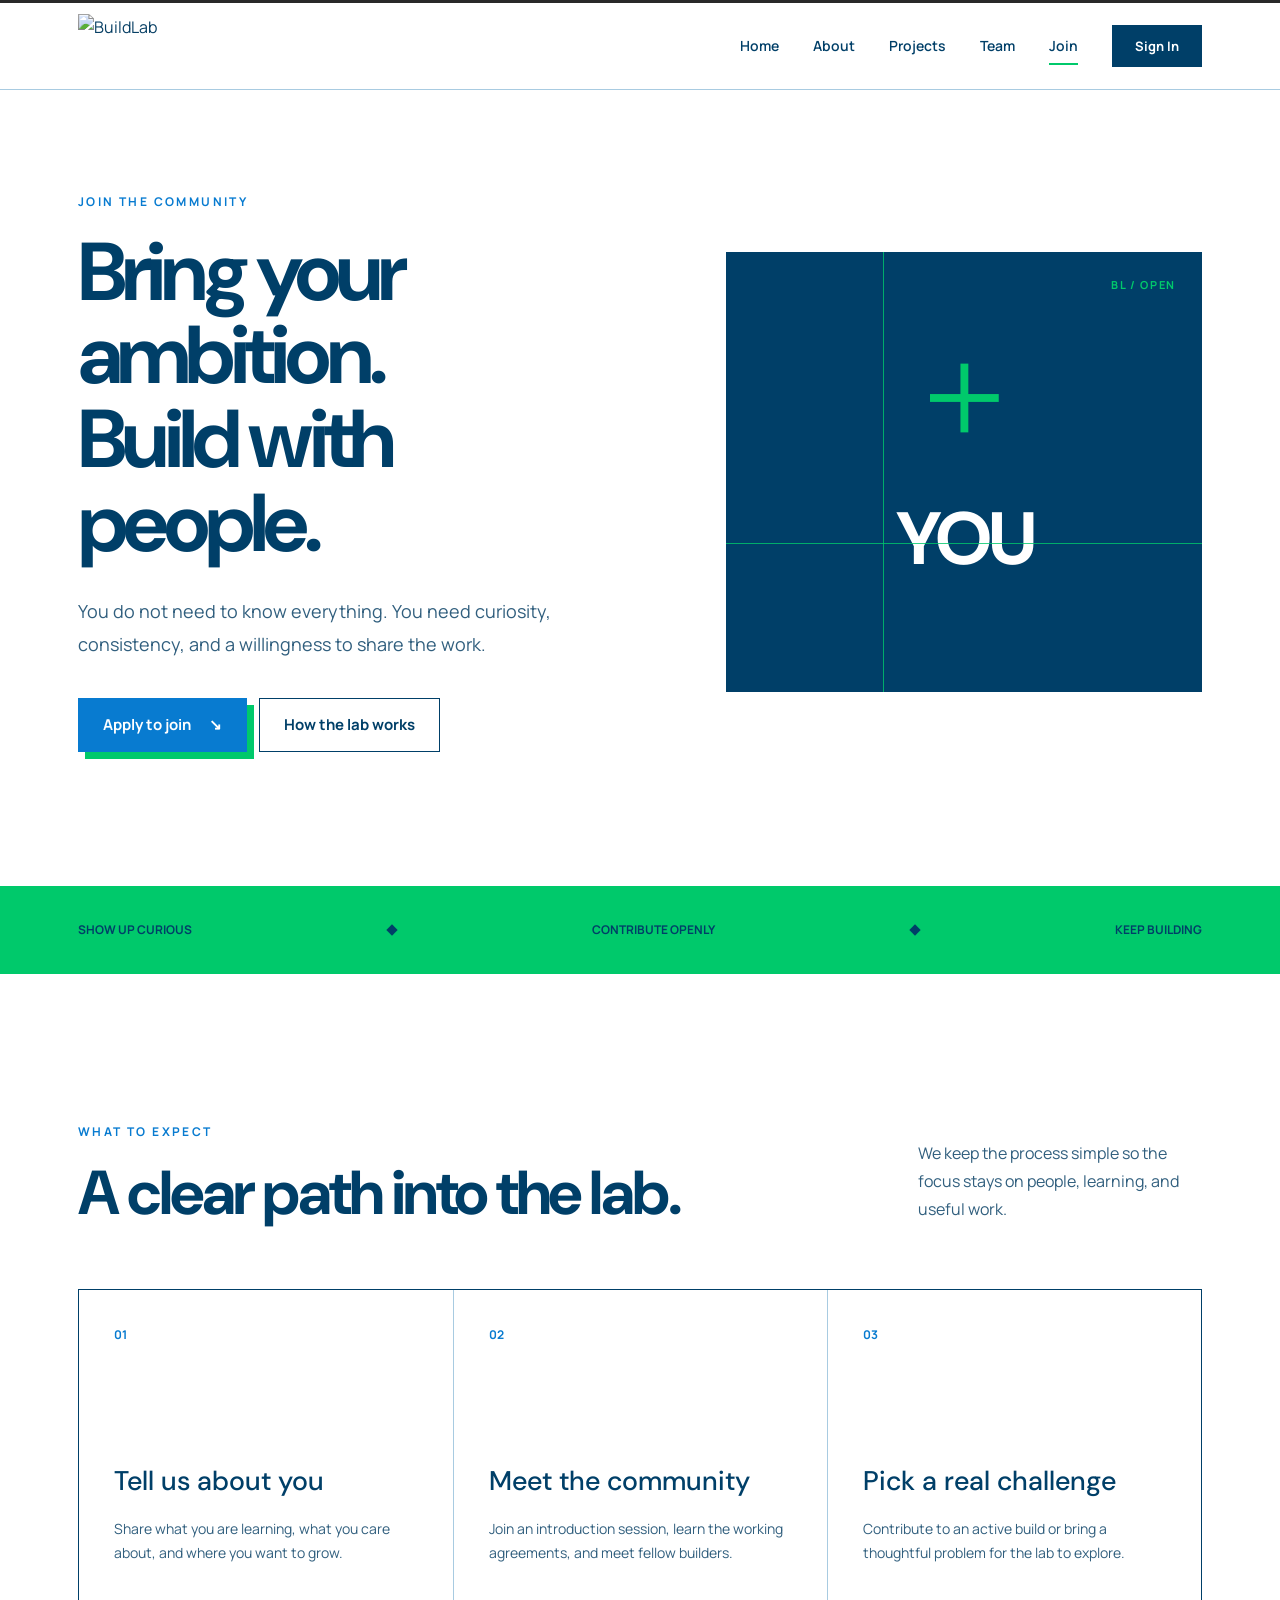
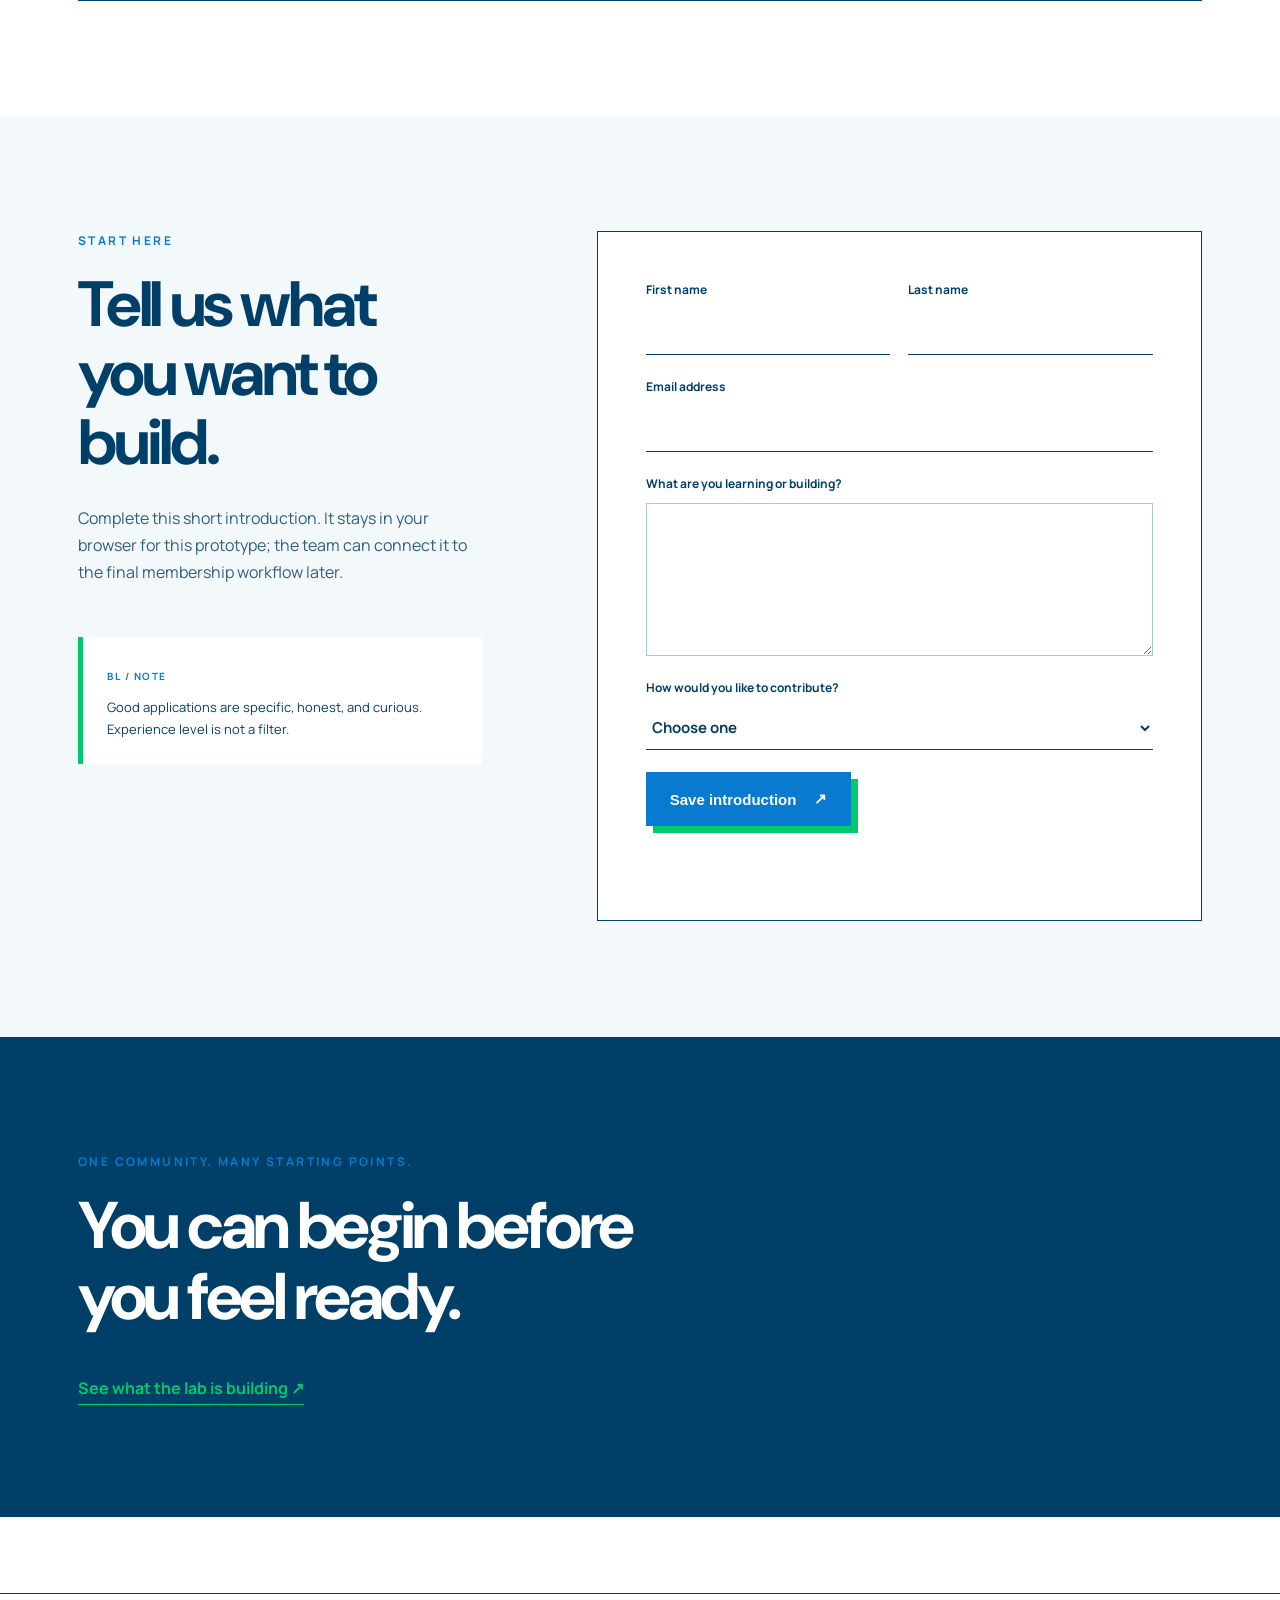
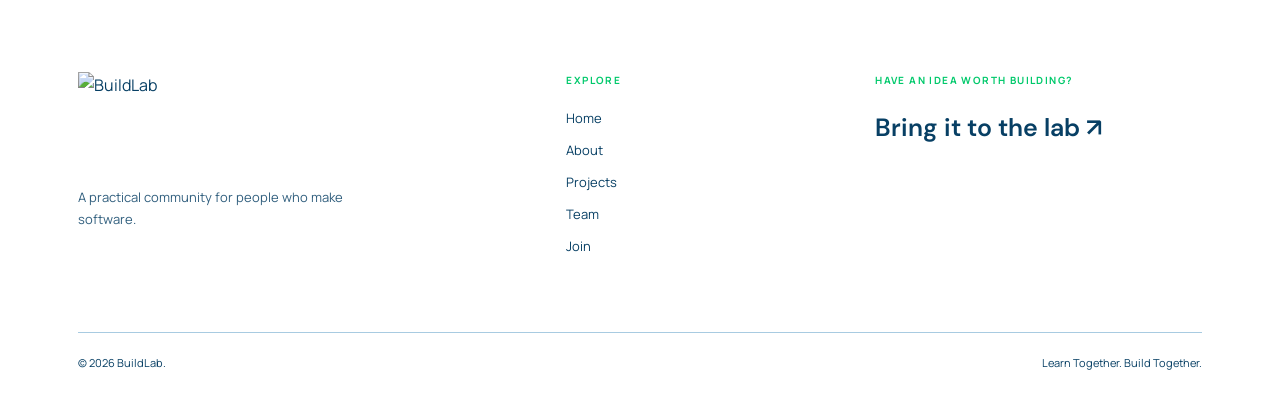
==== join.html @ 3032ef82 "Rebuild all pages with shared BuildLab design system" ====
<!doctype html><html lang="en"><head>
  <meta charset="utf-8"><meta name="viewport" content="width=device-width, initial-scale=1"><meta name="description" content="Join BuildLab and learn, collaborate, and ship useful software with the community."><title>Join | BuildLab</title>
  <link rel="preconnect" href="https://fonts.googleapis.com"><link rel="preconnect" href="https://fonts.gstatic.com" crossorigin><link href="https://fonts.googleapis.com/css2?family=DM+Sans:wght@400;500;600;700&family=Manrope:wght@400;500;600;700&display=swap" rel="stylesheet"><link rel="stylesheet" href="css/style.css"><script src="js/script.js" defer></script>
</head><body class="bl-page join-page"><a class="skip-link" href="#main-content">Skip to content</a>
<header class="bl-header"><div class="bl-container bl-header__inner"><a class="bl-logo" href="index.html" aria-label="BuildLab home"><img src="assets/images/BUILD LAB LOGO.png" alt="BuildLab"></a><button class="bl-menu-toggle" type="button" aria-expanded="false" aria-controls="primary-navigation"><span class="sr-only">Open navigation</span><span></span><span></span><span></span></button><nav class="bl-nav" id="primary-navigation" aria-label="Primary navigation"><a class="bl-nav__link" href="index.html">Home</a><a class="bl-nav__link" href="about.html">About</a><a class="bl-nav__link" href="projects.html">Projects</a><a class="bl-nav__link" href="team.html">Team</a><a class="bl-nav__link is-active" href="join.html" aria-current="page">Join</a><a class="bl-button bl-button--nav" href="#join-form">Sign In</a></nav></div></header>
<main id="main-content">
  <section class="bl-page-hero bl-section"><div class="bl-container bl-page-hero__grid"><div><p class="bl-kicker">Join the community</p><h1>Bring your ambition.<br>Build with people.</h1><p class="bl-page-hero__lead">You do not need to know everything. You need curiosity, consistency, and a willingness to share the work.</p><div class="bl-actions"><a class="bl-button bl-button--primary" href="#join-form">Apply to join <span aria-hidden="true">↘</span></a><a class="bl-button bl-button--secondary" href="about.html">How the lab works</a></div></div><div class="bl-blueprint bl-blueprint--join" aria-hidden="true"><span class="bl-blueprint__code">BL / OPEN</span><div class="bl-join-mark"><span>+</span><span>YOU</span></div></div></div></section>
  <div class="bl-principles"><div class="bl-container bl-principles__inner"><span>Show up curious</span><i></i><span>Contribute openly</span><i></i><span>Keep building</span></div></div>
  <section class="bl-section"><div class="bl-container"><div class="bl-section-heading"><div><p class="bl-kicker">What to expect</p><h2>A clear path into the lab.</h2></div><p>We keep the process simple so the focus stays on people, learning, and useful work.</p></div><div class="bl-number-grid"><article><span>01</span><h3>Tell us about you</h3><p>Share what you are learning, what you care about, and where you want to grow.</p></article><article><span>02</span><h3>Meet the community</h3><p>Join an introduction session, learn the working agreements, and meet fellow builders.</p></article><article><span>03</span><h3>Pick a real challenge</h3><p>Contribute to an active build or bring a thoughtful problem for the lab to explore.</p></article></div></div></section>
  <section class="bl-section bl-section--tint" id="join-form"><div class="bl-container join-layout"><div><p class="bl-kicker">Start here</p><h2>Tell us what<br>you want to build.</h2><p>Complete this short introduction. It stays in your browser for this prototype; the team can connect it to the final membership workflow later.</p><div class="join-note"><span>BL / NOTE</span><p>Good applications are specific, honest, and curious. Experience level is not a filter.</p></div></div><form class="join-form" data-join-form><div class="join-form__row"><label>First name<input type="text" name="firstName" autocomplete="given-name" required></label><label>Last name<input type="text" name="lastName" autocomplete="family-name" required></label></div><label>Email address<input type="email" name="email" autocomplete="email" required></label><label>What are you learning or building?<textarea name="interest" rows="5" required></textarea></label><label>How would you like to contribute?<select name="contribution" required><option value="">Choose one</option><option>Engineering</option><option>Product</option><option>Design</option><option>Mentoring</option><option>Community support</option></select></label><button class="bl-button bl-button--primary" type="submit">Save introduction <span aria-hidden="true">↗</span></button><p class="join-form__status" role="status" aria-live="polite"></p></form></div></section>
  <section class="bl-cta-band"><div class="bl-container"><p class="bl-kicker">One community. Many starting points.</p><h2>You can begin before<br>you feel ready.</h2><a class="bl-text-link" href="projects.html">See what the lab is building <span aria-hidden="true">↗</span></a></div></section>
</main>
<footer class="bl-footer"><div class="bl-container bl-footer__grid"><div class="bl-footer__brand"><img src="assets/images/BUILD LAB LOGO.png" alt="BuildLab"><p>A practical community for people who make software.</p></div><div class="bl-footer__links"><p class="bl-footer__label">Explore</p><a href="index.html">Home</a><a href="about.html">About</a><a href="projects.html">Projects</a><a href="team.html">Team</a><a href="join.html">Join</a></div><div class="bl-footer__cta"><p class="bl-footer__label">Have an idea worth building?</p><a href="#join-form">Bring it to the lab <span aria-hidden="true">↗</span></a></div></div><div class="bl-container bl-footer__bottom"><span>© 2026 BuildLab.</span><span>Learn Together. Build Together.</span></div></footer>
</body></html>
---- css/style.css ----
/* =========================
   1. RESET AND VARIABLES
========================= */

:root {
    --bg: #F3F7FC;
    --surface: #FFFFFF;
    --purple: #2378CC;
    --violet: #155E9B;
    --blue: #2378CC;
    --pink: #22C55E;
    --text: #153B5C;
    --muted: #637789;
    --border: rgba(21, 59, 92, 0.16);
}

* {
    margin: 0;
    padding: 0;
    box-sizing: border-box;
}

html {
    scroll-behavior: smooth;
}

body {
    background: var(--bg);
    color: var(--text);
    font-family: Arial, sans-serif;
    overflow-x: hidden;
}

a {
    color: inherit;
    text-decoration: none;
}

button,
a {
    -webkit-tap-highlight-color: transparent;
}

/* =========================
   2. NAVIGATION
========================= */

.navbar {
    width: 100%;
    min-height: 82px;
    padding: 20px 7%;
    display: flex;
    align-items: center;
    justify-content: space-between;
    gap: 25px;
    position: relative;
    z-index: 10;
    border-bottom: 1px solid rgba(21, 59, 92, 0.10);
}

.logo {
    display: flex;
    align-items: center;
    gap: 9px;
    font-size: 23px;
    font-weight: 700;
    letter-spacing: -1px;
}

.logo-symbol {
    color: var(--purple);
    font-size: 32px;
    text-shadow: 0 0 20px rgba(35, 120, 204, 0.25);
}

.nav-links {
    display: flex;
    align-items: center;
    gap: 30px;
}

.nav-links a {
    color: var(--muted);
    font-size: 13px;
    transition: color 0.3s ease;
}

.nav-links a:hover,
.nav-links a.active {
    color: var(--blue);
}

.nav-links a.active {
    border-bottom: 2px solid var(--pink);
    padding-bottom: 7px;
}

.nav-cta {
    border: 1px solid var(--purple);
    padding: 11px 20px;
    border-radius: 30px;
    font-size: 12px;
    transition: 0.3s ease;
}

.nav-cta:hover {
    background: var(--purple);
    color: #FFFFFF;
    box-shadow: 0 0 25px rgba(35, 120, 204, 0.2);
}

/* =========================
   3. HERO LAYOUT
========================= */

.hero {
    min-height: 620px;
    position: relative;
    isolation: isolate;
    display: grid;
    grid-template-columns: 1fr 1fr;
    align-items: center;
    padding: 65px 7%;
    gap: 30px;
    overflow: hidden;
}

.hero::before {
    content: "";
    position: absolute;
    inset: 0;
    z-index: -2;
    background:
        radial-gradient(
            ellipse at 75% 45%,
            rgba(35, 120, 204, 0.12),
            transparent 45%
        ),
        radial-gradient(
            ellipse at 10% 80%,
            rgba(34, 197, 94, 0.08),
            transparent 40%
        );
}

.hero-content {
    position: relative;
    z-index: 2;
    max-width: 560px;
}

.eyebrow {
    color: #2378CC;
    font-size: 10px;
    letter-spacing: 3px;
    font-weight: bold;
    margin-bottom: 27px;
    display: flex;
    align-items: center;
    gap: 10px;
}

.status-dot {
    width: 7px;
    height: 7px;
    border-radius: 50%;
    background: #22C55E;
    box-shadow: 0 0 14px rgba(34, 197, 94, 0.4);
    animation: pulse 2s infinite;
}

.hero h1 {
    font-size: clamp(42px, 5vw, 67px);
    line-height: 1.08;
    letter-spacing: -3px;
    font-weight: 700;
    color: #153B5C;
}

.hero h1 span {
    background: linear-gradient(
        100deg,
        #2378CC,
        #155E9B,
        #22C55E
    );
    -webkit-background-clip: text;
    background-clip: text;
    color: transparent;
}

.hero-description {
    color: var(--muted);
    font-size: 15px;
    line-height: 1.9;
    margin-top: 25px;
    max-width: 450px;
}

.hero-actions {
    display: flex;
    align-items: center;
    flex-wrap: wrap;
    gap: 22px;
    margin-top: 30px;
}

.primary-btn {
    display: inline-flex;
    gap: 20px;
    align-items: center;
    background: linear-gradient(
        100deg,
        var(--violet),
        var(--purple)
    );
    color: #FFFFFF;
    border-radius: 30px;
    padding: 15px 22px;
    font-size: 12px;
    font-weight: bold;
    box-shadow: 0 0 30px rgba(35, 120, 204, 0.15);
    transition: transform 0.3s, box-shadow 0.3s;
}

.primary-btn:hover {
    transform: translateY(-3px);
    box-shadow: 0 0 35px rgba(34, 197, 94, 0.22);
}

.secondary-btn {
    display: flex;
    align-items: center;
    gap: 10px;
    font-size: 12px;
    color: #425C72;
}

.play-icon {
    display: grid;
    place-items: center;
    width: 36px;
    height: 36px;
    border: 1px solid rgba(21, 59, 92, 0.3);
    border-radius: 50%;
    font-size: 10px;
    transition: 0.3s;
}

.secondary-btn:hover .play-icon {
    border-color: var(--pink);
    color: var(--pink);
}

.hero-note {
    display: flex;
    align-items: center;
    gap: 12px;
    color: #637789;
    font-size: 9px;
    letter-spacing: 2px;
    margin-top: 48px;
}

.note-line {
    width: 32px;
    height: 1px;
    background: var(--pink);
}

/* =========================
   4. ABSTRACT UNIVERSE
========================= */

.universe {
    position: relative;
    width: 100%;
    max-width: 550px;
    height: 450px;
    justify-self: center;
    perspective: 900px;
}

.portal {
    position: absolute;
    width: 220px;
    height: 320px;
    left: 50%;
    top: 48%;
    transform: translate(-50%, -50%) rotate(-7deg);
    border: 2px solid rgba(35, 120, 204, 0.65);
    border-radius: 50% 50% 15% 15%;
    padding: 10px;
    background: linear-gradient(
        145deg,
        rgba(35, 120, 204, 0.15),
        rgba(34, 197, 94, 0.04)
    );
    box-shadow:
        0 0 20px rgba(35, 120, 204, 0.18),
        0 0 70px rgba(21, 94, 155, 0.12),
        inset 0 0 35px rgba(35, 120, 204, 0.08);
    animation: portal-float 5s ease-in-out infinite;
}

.portal-inner {
    width: 100%;
    height: 100%;
    display: grid;
    place-items: center;
    border: 1px solid rgba(35, 120, 204, 0.4);
    border-radius: inherit;
    background:
        radial-gradient(
            ellipse at center,
            rgba(35, 120, 204, 0.22),
            rgba(34, 197, 94, 0.08) 45%,
            transparent 75%
        );
    box-shadow: inset 0 0 45px rgba(35, 120, 204, 0.12);
}

.portal-symbol {
    font-size: 85px;
    color: #2378CC;
    text-shadow:
        0 0 15px rgba(35, 120, 204, 0.4),
        0 0 45px rgba(34, 197, 94, 0.2);
    animation: symbol-spin 18s linear infinite;
}

.orbit {
    position: absolute;
    left: 50%;
    top: 48%;
    border: 1px solid rgba(35, 120, 204, 0.4);
    border-radius: 50%;
    transform: translate(-50%, -50%) rotate(-25deg);
}

.orbit-one {
    width: 390px;
    height: 130px;
    box-shadow: 0 0 15px rgba(35, 120, 204, 0.08);
}

.orbit-two {
    width: 450px;
    height: 200px;
    transform: translate(-50%, -50%) rotate(45deg);
    border-color: rgba(34, 197, 94, 0.35);
}

.planet {
    position: absolute;
    border-radius: 50%;
}

.planet-one {
    width: 52px;
    height: 52px;
    left: 12%;
    top: 20%;
    background: radial-gradient(
        circle at 30% 30%,
        #93C5FD,
        #2378CC 40%,
        #155E9B 75%
    );
    box-shadow: 0 0 25px rgba(35, 120, 204, 0.2);
    animation: planet-float 6s ease-in-out infinite;
}

.planet-two {
    width: 23px;
    height: 23px;
    right: 12%;
    bottom: 22%;
    background: radial-gradient(circle at 30% 30%, #86EFAC, #22C55E);
    box-shadow: 0 0 22px rgba(34, 197, 94, 0.25);
    animation: planet-float 4s ease-in-out infinite reverse;
}

/* Floating interface cards */

.floating-card {
    position: absolute;
    z-index: 3;
    border: 1px solid var(--border);
    border-radius: 14px;
    background: rgba(255, 255, 255, 0.92);
    backdrop-filter: blur(15px);
    box-shadow: 0 15px 40px rgba(21, 59, 92, 0.08);
}

.code-card {
    top: 16%;
    left: 0;
    padding: 18px;
    display: flex;
    flex-direction: column;
    gap: 10px;
    transform: rotate(-6deg);
    animation: card-float 5s ease-in-out infinite;
}

.card-label {
    color: #637789;
    font-size: 8px;
    letter-spacing: 2px;
    margin-bottom: 5px;
}

.code-card code {
    color: #2378CC;
    font-size: 12px;
}

.code-card code:last-child {
    color: #16A34A;
}

.vision-card {
    right: 0;
    bottom: 17%;
    padding: 19px;
    min-width: 180px;
    transform: rotate(5deg);
    animation: card-float 6s ease-in-out infinite reverse;
}

.vision-icon {
    color: #2378CC;
    font-size: 22px;
}

.vision-card p {
    margin-top: 9px;
    font-size: 12px;
    color: var(--muted);
}

.vision-card strong {
    color: #153B5C;
}

.universe-caption {
    position: absolute;
    bottom: 2%;
    left: 50%;
    transform: translateX(-50%);
    display: flex;
    align-items: center;
    gap: 9px;
    white-space: nowrap;
    color: #637789;
    font-size: 8px;
    letter-spacing: 2px;
}

.universe-caption span {
    width: 6px;
    height: 6px;
    border-radius: 50%;
    background: #22C55E;
    box-shadow: 0 0 12px rgba(34, 197, 94, 0.35);
}

.hero-bottom-glow {
    position: absolute;
    bottom: -170px;
    left: 30%;
    width: 500px;
    height: 220px;
    background: rgba(35, 120, 204, 0.1);
    filter: blur(90px);
    pointer-events: none;
}

/* =========================
   5. ANIMATIONS
========================= */

@keyframes pulse {
    0%, 100% {
        opacity: 1;
        transform: scale(1);
    }

    50% {
        opacity: 0.5;
        transform: scale(0.8);
    }
}

@keyframes portal-float {
    0%, 100% {
        margin-top: 0;
    }

    50% {
        margin-top: -12px;
    }
}

@keyframes planet-float {
    0%, 100% {
        translate: 0 0;
    }

    50% {
        translate: 0 -18px;
    }
}

@keyframes card-float {
    0%, 100% {
        translate: 0 0;
    }

    50% {
        translate: 0 -10px;
    }
}

@keyframes symbol-spin {
    from {
        rotate: 0deg;
    }

    to {
        rotate: 360deg;
    }
}

/* =========================
   6. RESPONSIVE DESIGN
========================= */

@media (max-width: 900px) {
    .navbar {
        padding: 18px 5%;
    }

    .nav-links {
        gap: 16px;
    }

    .hero {
        padding: 55px 5%;
        gap: 10px;
    }

    .hero h1 {
        font-size: 48px;
    }

    .universe {
        transform: scale(0.85);
        transform-origin: center;
    }

    .nav-cta {
        display: none;
    }
}

@media (max-width: 650px) {
    .navbar {
        min-height: auto;
        flex-wrap: wrap;
        gap: 18px;
    }

    .logo {
        font-size: 21px;
    }

    .nav-links {
        order: 2;
        width: 100%;
        justify-content: space-between;
        gap: 10px;
    }

    .nav-links a {
        font-size: 11px;
    }

    .hero {
        grid-template-columns: 1fr;
        padding: 55px 6% 35px;
        gap: 10px;
    }

    .hero h1 {
        font-size: clamp(43px, 11vw, 60px);
        letter-spacing: -2px;
    }

    .hero-description {
        font-size: 14px;
    }

    .hero-note {
        font-size: 8px;
        margin-top: 35px;
    }

    .universe {
        width: 100%;
        height: 370px;
        transform: none;
        margin-top: 15px;
    }

    .portal {
        width: 170px;
        height: 250px;
    }

    .portal-symbol {
        font-size: 65px;
    }

    .orbit-one {
        width: 290px;
        height: 100px;
    }

    .orbit-two {
        width: 320px;
        height: 160px;
    }

    .code-card {
        left: 0;
        top: 13%;
        padding: 12px;
    }

    .code-card code {
        font-size: 10px;
    }

    .vision-card {
        right: 0;
        bottom: 16%;
        min-width: 145px;
        padding: 13px;
    }

    .vision-card p {
        font-size: 10px;
    }
}

@media (prefers-reduced-motion: reduce) {
    *,
    *::before,
    *::after {
        animation-duration: 0.01ms !important;
        animation-iteration-count: 1 !important;
        scroll-behavior: auto !important;
    }
}

/* =========================
   7. MISSION SECTION
========================= */

.mission-section {
    position: relative;
    padding: 100px 7%;
    display: grid;
    grid-template-columns: 0.85fr 1.5fr;
    gap: 65px;
    align-items: center;
    border-top: 1px solid rgba(21, 59, 92, 0.10);
    background:
        radial-gradient(
            ellipse at 15% 30%,
            rgba(35, 120, 204, 0.08),
            transparent 45%
        ),
        var(--bg);
}

.mission-intro {
    max-width: 390px;
}

.section-label {
    color: #2378CC;
    font-size: 10px;
    letter-spacing: 3px;
    margin-bottom: 25px;
}

.section-label span {
    margin-right: 8px;
    font-size: 15px;
}

.mission-intro h2 {
    font-size: clamp(30px, 3vw, 43px);
    line-height: 1.2;
    letter-spacing: -1.7px;
}

.mission-intro h2 span {
    color: #2378CC;
}

.mission-description {
    margin-top: 22px;
    color: var(--muted);
    line-height: 1.9;
    font-size: 13px;
}

.text-link {
    display: inline-flex;
    gap: 14px;
    align-items: center;
    margin-top: 25px;
    color: #155E9B;
    font-size: 12px;
    transition: gap 0.3s ease;
}

.text-link:hover {
    gap: 22px;
}

.mission-decoration {
    display: flex;
    gap: 15px;
    align-items: center;
    margin-top: 45px;
}

.decoration-line {
    display: block;
    height: 50px;
    width: 2px;
    background: linear-gradient(
        to bottom,
        #22C55E,
        transparent
    );
}

.mission-decoration p {
    color: #2378CC;
    font-size: 10px;
    line-height: 1.8;
    letter-spacing: 2px;
}

/* Mission cards */

.mission-cards {
    display: grid;
    grid-template-columns: repeat(3, minmax(0, 1fr));
    gap: 16px;
}

.mission-card {
    position: relative;
    min-height: 310px;
    padding: 23px 19px;
    display: flex;
    flex-direction: column;
    border: 1px solid rgba(21, 59, 92, 0.14);
    border-radius: 15px;
    background: linear-gradient(
        145deg,
        #FFFFFF,
        #EDF4FB
    );
    overflow: hidden;
    transition:
        transform 0.35s ease,
        border-color 0.35s ease,
        box-shadow 0.35s ease;
}

.mission-card::before {
    content: "";
    position: absolute;
    width: 140px;
    height: 140px;
    top: -80px;
    right: -70px;
    border-radius: 50%;
    background: var(--card-glow);
    filter: blur(55px);
    opacity: 0.25;
    transition: opacity 0.35s ease;
}

.card-learn {
    --card-glow: #2378CC;
}

.card-collaborate {
    --card-glow: #22C55E;
}

.card-build {
    --card-glow: #155E9B;
}

.mission-card:hover {
    transform: translateY(-9px);
    border-color: rgba(35, 120, 204, 0.55);
    box-shadow: 0 20px 45px rgba(21, 59, 92, 0.1);
}

.mission-card:hover::before {
    opacity: 0.4;
}

.card-top {
    display: flex;
    align-items: center;
    justify-content: space-between;
    gap: 10px;
}

.mission-icon {
    display: grid;
    place-items: center;
    width: 43px;
    height: 43px;
    border-radius: 13px;
    border: 1px solid rgba(35, 120, 204, 0.18);
    background: rgba(35, 120, 204, 0.09);
    color: #2378CC;
    font-size: 20px;
    box-shadow: 0 0 22px rgba(35, 120, 204, 0.06);
}

.card-number {
    color: #637789;
    font-size: 9px;
}

.card-category {
    color: #2378CC;
    font-size: 8px;
    letter-spacing: 1.5px;
    margin-top: 29px;
}

.mission-card h3 {
    font-size: 25px;
    line-height: 1.15;
    letter-spacing: -0.7px;
    margin-top: 10px;
    color: #153B5C;
}

.card-description {
    color: var(--muted);
    font-size: 11px;
    line-height: 1.8;
    margin-top: 15px;
}

.card-bottom {
    display: flex;
    justify-content: space-between;
    align-items: center;
    gap: 5px;
    margin-top: auto;
    padding-top: 25px;
    color: #637789;
    font-size: 7px;
    letter-spacing: 1px;
}

.card-arrow {
    display: grid;
    place-items: center;
    flex-shrink: 0;
    width: 28px;
    height: 28px;
    border: 1px solid rgba(21, 59, 92, 0.15);
    border-radius: 50%;
    color: #155E9B;
    font-size: 13px;
    transition: background 0.3s, transform 0.3s;
}

.mission-card:hover .card-arrow {
    background: #22C55E;
    color: #153B5C;
    transform: rotate(45deg);
}

/* Mission section responsive layout */

@media (max-width: 1000px) {
    .mission-section {
        grid-template-columns: 1fr;
        gap: 45px;
        padding: 80px 5%;
    }

    .mission-intro {
        max-width: 600px;
    }
}

@media (max-width: 650px) {
    .mission-section {
        padding: 65px 6%;
        gap: 35px;
    }

    .mission-cards {
        grid-template-columns: 1fr;
        gap: 18px;
    }

    .mission-card {
        min-height: 275px;
        padding: 25px;
    }

    .mission-card h3 {
        font-size: 29px;
    }

    .card-description {
        max-width: 330px;
        font-size: 12px;
    }

    .mission-decoration {
        margin-top: 30px;
    }
}

/* =========================
   8. OUR STORY
========================= */

.story-section {
    position: relative;
    display: grid;
    grid-template-columns: 1fr 1fr;
    align-items: center;
    gap: 80px;
    padding: 110px 7%;
    overflow: hidden;
    border-top: 1px solid rgba(21, 59, 92, 0.10);
    background:
        radial-gradient(
            ellipse at 15% 50%,
            rgba(35, 120, 204, 0.08),
            transparent 45%
        ),
        #EDF4FB;
}

.story-visual {
    position: relative;
    min-height: 450px;
    display: grid;
    place-items: center;
    overflow: hidden;
    border: 1px solid rgba(21, 59, 92, 0.14);
    border-radius: 24px;
    background:
        radial-gradient(
            circle at center,
            rgba(35, 120, 204, 0.10),
            transparent 65%
        ),
        #FFFFFF;
}

.story-grid {
    position: absolute;
    inset: 0;
    background-image:
        linear-gradient(rgba(35, 120, 204, 0.07) 1px, transparent 1px),
        linear-gradient(90deg, rgba(35, 120, 204, 0.07) 1px, transparent 1px);
    background-size: 35px 35px;
    mask-image: linear-gradient(transparent, black 20%, black 80%, transparent);
}

.story-orb {
    display: grid;
    place-items: center;
    border-radius: 50%;
}

.orb-outer {
    width: 285px;
    height: 285px;
    border: 1px solid rgba(35, 120, 204, 0.4);
    box-shadow: 0 0 60px rgba(35, 120, 204, 0.08);
    animation: story-rotate 30s linear infinite;
}

.orb-middle {
    width: 215px;
    height: 215px;
    border: 1px dashed rgba(34, 197, 94, 0.6);
}

.orb-inner {
    width: 135px;
    height: 135px;
    border: 1px solid rgba(35, 120, 204, 0.4);
    background: radial-gradient(circle, #2378CC, #DCEBFA 70%);
    box-shadow:
        0 0 30px rgba(35, 120, 204, 0.18),
        inset 0 0 25px rgba(34, 197, 94, 0.12);
    animation: story-breathe 4s ease-in-out infinite;
}

.orb-inner span {
    font-size: 65px;
    color: #FFFFFF;
    text-shadow: 0 0 25px rgba(35, 120, 204, 0.4);
}

.story-label {
    position: absolute;
    color: #155E9B;
    font-size: 8px;
    letter-spacing: 2px;
}

.story-label-top {
    top: 25px;
    left: 25px;
    display: flex;
    align-items: center;
    gap: 9px;
}

.story-pulse {
    width: 6px;
    height: 6px;
    border-radius: 50%;
    background: #22C55E;
    box-shadow: 0 0 12px rgba(34, 197, 94, 0.35);
}

.story-floating {
    position: absolute;
    display: flex;
    align-items: center;
    gap: 10px;
    padding: 12px 15px;
    border: 1px solid rgba(21, 59, 92, 0.14);
    border-radius: 10px;
    background: rgba(255, 255, 255, 0.94);
    backdrop-filter: blur(12px);
    font-size: 11px;
    color: #153B5C;
}

.story-floating span {
    color: #2378CC;
    font-size: 9px;
}

.story-float-one {
    top: 28%;
    left: 5%;
}

.story-float-two {
    right: 4%;
    top: 47%;
}

.story-float-three {
    bottom: 22%;
    left: 8%;
}

.story-coordinate {
    position: absolute;
    bottom: 23px;
    right: 23px;
    color: #637789;
    font-size: 8px;
    letter-spacing: 1.5px;
}

.story-content {
    max-width: 500px;
}

.story-content h2 {
    font-size: clamp(37px, 4vw, 55px);
    line-height: 1.13;
    letter-spacing: -2.5px;
    color: #153B5C;
}

.story-content h2 span {
    color: #2378CC;
}

.story-description {
    margin-top: 22px;
    color: var(--muted);
    font-size: 13px;
    line-height: 1.9;
}

.story-signature {
    display: flex;
    align-items: center;
    gap: 15px;
    margin-top: 30px;
    padding-top: 22px;
    border-top: 1px solid rgba(21, 59, 92, 0.12);
}

.signature-symbol {
    display: grid;
    place-items: center;
    width: 44px;
    height: 44px;
    border-radius: 13px;
    background: rgba(35, 120, 204, 0.09);
    color: #2378CC;
    font-size: 24px;
}

.story-signature strong {
    font-size: 12px;
}

.story-signature p {
    margin-top: 6px;
    color: var(--muted);
    font-size: 11px;
}

.story-button {
    margin-top: 28px;
}

/* =========================
   9. CLOSING SECTION
========================= */

.closing-section {
    position: relative;
    isolation: isolate;
    overflow: hidden;
    text-align: center;
    padding: 100px 7% 30px;
    border-top: 1px solid rgba(21, 59, 92, 0.10);
    background: #F3F7FC;
}

.closing-section > .section-label {
    position: relative;
    z-index: 1;
}

.closing-section h2 {
    position: relative;
    z-index: 1;
    margin-top: 20px;
    font-size: clamp(42px, 6vw, 75px);
    line-height: 1.08;
    letter-spacing: -3px;
    color: #153B5C;
}

.closing-section h2 span {
    background: linear-gradient(90deg, #2378CC, #155E9B, #22C55E);
    background-clip: text;
    -webkit-background-clip: text;
    color: transparent;
}

.closing-section > p:not(.section-label) {
    position: relative;
    z-index: 1;
    margin: 22px auto 28px;
    max-width: 440px;
    color: var(--muted);
    font-size: 13px;
    line-height: 1.8;
}

.closing-section > .primary-btn {
    position: relative;
    z-index: 1;
}

.closing-orb {
    position: absolute;
    z-index: -1;
    width: 320px;
    height: 320px;
    border-radius: 50%;
    filter: blur(100px);
    opacity: 0.12;
    pointer-events: none;
}

.closing-orb-one {
    background: #2378CC;
    top: 0;
    left: 10%;
}

.closing-orb-two {
    background: #22C55E;
    right: 5%;
    top: 10%;
}

.closing-footer {
    display: flex;
    justify-content: space-between;
    align-items: center;
    gap: 20px;
    margin-top: 100px;
    padding-top: 25px;
    border-top: 1px solid rgba(21, 59, 92, 0.12);
    text-align: left;
}

.closing-footer > span,
.closing-footer > a:last-child {
    color: #637789;
    font-size: 8px;
    letter-spacing: 1.3px;
}

/* Story animations */

@keyframes story-rotate {
    from {
        transform: rotate(0deg);
    }

    to {
        transform: rotate(360deg);
    }
}

@keyframes story-breathe {
    0%, 100% {
        transform: scale(1);
        box-shadow: 0 0 30px rgba(35, 120, 204, 0.18);
    }

    50% {
        transform: scale(1.06);
        box-shadow: 0 0 55px rgba(34, 197, 94, 0.22);
    }
}

/* Story responsive layout */

@media (max-width: 900px) {
    .story-section {
        grid-template-columns: 1fr;
        gap: 45px;
        padding: 80px 5%;
    }

    .story-content {
        max-width: 650px;
    }

    .story-visual {
        width: 100%;
    }
}

@media (max-width: 650px) {
    .story-section {
        padding: 60px 6%;
        gap: 35px;
    }

    .story-visual {
        min-height: 350px;
    }

    .orb-outer {
        width: 220px;
        height: 220px;
    }

    .orb-middle {
        width: 170px;
        height: 170px;
    }

    .orb-inner {
        width: 105px;
        height: 105px;
    }

    .orb-inner span {
        font-size: 48px;
    }

    .story-floating {
        padding: 9px 11px;
        font-size: 9px;
    }

    .story-label-top {
        left: 14px;
        top: 18px;
        font-size: 7px;
    }

    .story-coordinate {
        right: 12px;
        bottom: 14px;
        font-size: 7px;
    }

    .story-content h2 {
        font-size: 42px;
        letter-spacing: -1.7px;
    }

    .closing-section {
        padding: 75px 6% 25px;
    }

    .closing-section h2 {
        font-size: clamp(39px, 10vw, 55px);
        letter-spacing: -2px;
    }

    .closing-footer {
        flex-wrap: wrap;
        margin-top: 70px;
    }

    .closing-footer > span {
        order: 3;
        width: 100%;
        line-height: 1.8;
    }
}

/* =========================
   10. JAVASCRIPT EFFECTS
========================= */

.reveal {
    opacity: 0;
    transform: translateY(25px);
    transition:
        opacity 0.8s ease,
        transform 0.8s ease;
}

.reveal.visible {
    opacity: 1;
    transform: translateY(0);
}

.mission-card {
    position: relative;
}

.mission-card::after {
    content: "";
    position: absolute;
    inset: 0;
    border-radius: inherit;
    pointer-events: none;
    opacity: 0;
    background: radial-gradient(
        180px circle at var(--pointer-x, 50%) var(--pointer-y, 50%),
        rgba(35, 120, 204, 0.10),
        transparent 75%
    );
    transition: opacity 0.25s ease;
}

.mission-card:hover::after {
    opacity: 1;
}

@media (prefers-reduced-motion: reduce) {
    .reveal {
        opacity: 1;
        transform: none;
        transition: none;
    }
}

/* =========================================================
   BUILDLAB SHARED DESIGN SYSTEM
   Reuse the bl-container, bl-section, bl-kicker, bl-button,
   bl-header, bl-nav and bl-footer components on every page.
========================================================= */

:root {
    --bl-navy: #003f68;
    --bl-navy-dark: #003555;
    --bl-blue: #087bd0;
    --bl-green: #00c96b;
    --bl-white: #ffffff;
    --bl-ink: #073f64;
    --bl-line: #a8cbe1;
    --bl-font-display: "DM Sans", Arial, sans-serif;
    --bl-font-body: "Manrope", Arial, sans-serif;
    --bl-container: 1124px;
    --bl-space-section: clamp(72px, 9vw, 132px);
}

.home-page {
    background: var(--bl-white);
    color: var(--bl-ink);
    font-family: var(--bl-font-body);
    font-size: 16px;
    line-height: 1.7;
}

.home-page img { display: block; max-width: 100%; }
.home-page h1, .home-page h2, .home-page h3 { font-family: var(--bl-font-display); color: var(--bl-navy); }

.bl-container { width: min(calc(100% - 64px), var(--bl-container)); margin-inline: auto; }
.bl-section { padding-block: var(--bl-space-section); }
.sr-only { position: absolute; width: 1px; height: 1px; padding: 0; margin: -1px; overflow: hidden; clip: rect(0, 0, 0, 0); white-space: nowrap; border: 0; }
.skip-link { position: fixed; top: 12px; left: 12px; z-index: 100; padding: 10px 16px; background: var(--bl-navy); color: white; transform: translateY(-150%); }
.skip-link:focus { transform: translateY(0); }

.bl-header { height: 90px; border-top: 3px solid #292929; border-bottom: 1px solid var(--bl-line); background: white; }
.bl-header__inner { height: 100%; display: flex; align-items: center; justify-content: space-between; }
.bl-logo { width: 230px; }
.bl-logo img { width: 100%; height: 65px; object-fit: contain; object-position: left center; }
.bl-nav { display: flex; align-items: center; gap: 34px; height: 100%; }
.bl-nav__link { position: relative; display: inline-flex; align-items: center; height: 100%; color: var(--bl-navy); font-size: 14px; font-weight: 600; }
.bl-nav__link::after { content: ""; position: absolute; left: 0; right: 0; bottom: 24px; height: 2px; background: var(--bl-green); transform: scaleX(0); transition: transform .2s ease; }
.bl-nav__link:hover::after, .bl-nav__link:focus-visible::after, .bl-nav__link.is-active::after { transform: scaleX(1); }
.bl-menu-toggle { display: none; border: 0; background: none; padding: 10px; }
.bl-menu-toggle > span:not(.sr-only) { display: block; width: 25px; height: 2px; margin: 5px 0; background: var(--bl-navy); transition: .2s ease; }

.bl-button { min-height: 54px; display: inline-flex; align-items: center; justify-content: center; gap: 18px; padding: 0 24px; border: 1px solid var(--bl-navy); font-weight: 700; font-size: 15px; transition: transform .2s ease, background .2s ease, color .2s ease, box-shadow .2s ease; }
.bl-button:hover { transform: translateY(-2px); }
.bl-button--nav { min-height: 42px; padding-inline: 22px; background: var(--bl-navy); color: white; font-size: 13px; }
.bl-button--primary { position: relative; background: var(--bl-blue); border-color: var(--bl-blue); color: white; box-shadow: 7px 7px 0 var(--bl-green); }
.bl-button--primary:hover { box-shadow: 4px 4px 0 var(--bl-green); }
.bl-button--secondary { background: white; color: var(--bl-navy); }
.bl-button--secondary:hover { background: var(--bl-navy); color: white; }

.bl-kicker { margin: 0 0 18px; color: var(--bl-blue); font-family: var(--bl-font-body); font-size: 12px; font-weight: 700; letter-spacing: .2em; text-transform: uppercase; }
.bl-hero { padding-block: 52px 38px; }
.bl-hero__grid { display: grid; grid-template-columns: 1.05fr .9fr; gap: 72px; align-items: center; }
.bl-hero__copy h1 { margin: 0; font-size: clamp(58px, 6.2vw, 82px); line-height: .99; letter-spacing: -.065em; }
.bl-hero__tagline { margin: 25px 0 20px; color: var(--bl-green); font-size: clamp(20px, 2.1vw, 24px); font-weight: 600; }
.bl-hero__description { max-width: 570px; margin: 0; font-size: 17px; line-height: 1.75; color: #315f7e; }
.bl-actions { display: flex; flex-wrap: wrap; gap: 12px; margin-top: 38px; }

.bl-hero-art { position: relative; aspect-ratio: 1 / .965; overflow: hidden; background: var(--bl-navy); border-right: 1px solid var(--bl-navy); }
.bl-hero-art::before, .bl-hero-art::after { content: ""; position: absolute; background: var(--bl-green); opacity: .85; }
.bl-hero-art::before { width: 1px; top: 0; bottom: 0; left: 33%; }
.bl-hero-art::after { height: 1px; left: 0; right: 0; top: 70%; }
.bl-hero-art__code { position: absolute; right: 28px; top: 22px; color: var(--bl-green); font-size: 12px; font-weight: 700; letter-spacing: .15em; }
.bl-hero-art__side { position: absolute; left: 25px; top: 27px; color: white; font-size: 10px; font-weight: 700; text-transform: uppercase; writing-mode: vertical-rl; }
.bl-hero-art__tile { position: absolute; display: grid; place-items: center; border: 1px solid var(--bl-green); }
.bl-hero-art__tile span { font-family: Georgia, serif; font-size: clamp(105px, 12vw, 155px); font-weight: 700; line-height: 1; }
.bl-hero-art__tile--b { left: 9%; top: 12%; width: 40%; height: 65%; color: white; }
.bl-hero-art__tile--l { right: 10%; top: 20%; width: 40%; height: 65%; color: var(--bl-green); }
.bl-hero-art__tile--l span { font-family: Arial, sans-serif; font-size: clamp(90px, 10vw, 130px); }
.bl-hero-art__axis { position: absolute; left: 9%; right: 9%; bottom: 7%; display: flex; align-items: center; gap: 12px; color: white; font-size: 10px; font-weight: 700; text-transform: uppercase; }
.bl-hero-art__axis i { flex: 1; height: 4px; background: var(--bl-blue); }

.bl-principles {
    margin-block: 32px;
    background: var(--bl-green);
    color: var(--bl-navy);
}
.bl-principles__inner { min-height: 88px; display: flex; align-items: center; justify-content: space-between; font-size: 12px; font-weight: 700; text-transform: uppercase; }
.bl-principles__inner i { width: 8px; height: 8px; background: var(--bl-navy); transform: rotate(45deg); }

.bl-section-heading { display: grid; grid-template-columns: 1fr 284px; align-items: end; gap: 64px; margin-bottom: 62px; }
.bl-section-heading h2 { margin: 0; font-size: clamp(43px, 5.2vw, 62px); line-height: 1.08; letter-spacing: -.04em; }
.bl-section-heading > p { margin: 0 0 4px; color: #315f7e; line-height: 1.75; }
.bl-value-grid { display: grid; grid-template-columns: repeat(3, 1fr); border: 1px solid var(--bl-navy); }
.bl-value-card { min-height: 340px; display: flex; flex-direction: column; justify-content: flex-end; padding: 38px 34px 82px; }
.bl-value-card + .bl-value-card { border-left: 1px solid var(--bl-line); }
.bl-value-card__number { margin-bottom: auto; color: var(--bl-blue); font-size: 12px; font-weight: 700; }
.bl-value-card h3 { margin: 0 0 18px; font-size: 27px; font-weight: 500; letter-spacing: -.03em; }
.bl-value-card p { margin: 0; color: #315f7e; font-size: 15px; }

.bl-featured { padding-top: 36px; }
.bl-feature-card { display: grid; grid-template-columns: 55% 45%; min-height: 492px; border: 1px solid var(--bl-navy); }
.bl-feature-card__visual { position: relative; overflow: hidden; background: var(--bl-blue); }
.bl-feature-card__number { position: absolute; top: 27px; left: 30px; z-index: 2; color: white; font-size: 12px; font-weight: 700; }
.bl-shape { position: absolute; border: 12px solid var(--bl-navy); }
.bl-shape--green { width: 48%; height: 38%; left: 21%; top: 16%; background: var(--bl-green); }
.bl-shape--navy { width: 26%; height: 32%; left: 10%; bottom: 17%; background: var(--bl-navy); }
.bl-shape--outline { width: 38%; height: 34%; right: 10%; bottom: 10%; background: white; }
.bl-feature-card__content { display: flex; flex-direction: column; justify-content: center; padding: 70px; }
.bl-feature-card__content h2 { margin: 0 0 16px; font-size: clamp(50px, 5vw, 62px); font-weight: 500; letter-spacing: -.05em; }
.bl-feature-card__content > p:not(.bl-kicker) { max-width: 400px; margin: 0 0 30px; color: #315f7e; }
.bl-text-link { align-self: flex-start; padding-bottom: 5px; border-bottom: 1px solid var(--bl-blue); color: var(--bl-blue); font-weight: 700; }

.bl-footer { margin-top: 76px; padding-top: 78px; border-top: 1px solid var(--bl-navy); }
.bl-footer__grid { display: grid; grid-template-columns: 1.25fr .7fr 1fr; gap: 80px; min-height: 260px; }
.bl-footer__brand img { width: 230px; height: 90px; object-fit: contain; object-position: left; }
.bl-footer__brand p { max-width: 320px; margin-top: 24px; color: #315f7e; font-size: 13px; }
.bl-footer__label { margin: 0 0 18px; color: var(--bl-green); font-size: 10px; font-weight: 700; letter-spacing: .14em; text-transform: uppercase; }
.bl-footer__links { display: flex; flex-direction: column; align-items: flex-start; }
.bl-footer__links a { margin-bottom: 10px; font-size: 13px; }
.bl-footer__links a:hover { color: var(--bl-green); }
.bl-footer__cta > a { font-family: var(--bl-font-display); font-size: 25px; font-weight: 600; }
.bl-footer__bottom { min-height: 62px; display: flex; align-items: center; justify-content: space-between; border-top: 1px solid var(--bl-line); font-size: 11px; }
.bl-reveal { opacity: 0; transform: translateY(18px); transition: opacity .55s ease, transform .55s ease; }
.bl-reveal.is-visible { opacity: 1; transform: translateY(0); }

@media (max-width: 920px) {
    .bl-nav { gap: 20px; }
    .bl-hero__grid { gap: 38px; }
    .bl-hero__copy h1 { font-size: clamp(52px, 7vw, 68px); }
    .bl-section-heading { grid-template-columns: 1fr 240px; }
    .bl-feature-card__content { padding: 46px; }
}

@media (max-width: 760px) {
    .bl-container { width: min(calc(100% - 40px), var(--bl-container)); }
    .bl-section { padding-block: 72px; }
    .bl-header { height: 76px; }
    .bl-logo { width: 190px; }
    .bl-logo img { height: 54px; }
    .bl-menu-toggle { display: block; position: relative; z-index: 12; }
    .bl-menu-toggle[aria-expanded="true"] > span:nth-last-child(3) { transform: translateY(7px) rotate(45deg); }
    .bl-menu-toggle[aria-expanded="true"] > span:nth-last-child(2) { opacity: 0; }
    .bl-menu-toggle[aria-expanded="true"] > span:last-child { transform: translateY(-7px) rotate(-45deg); }
    .bl-nav { position: fixed; inset: 0; z-index: 11; display: flex; flex-direction: column; justify-content: center; gap: 8px; height: 100dvh; padding: 90px 30px 40px; background: white; opacity: 0; visibility: hidden; transform: translateY(-12px); transition: .25s ease; }
    .bl-nav.is-open { opacity: 1; visibility: visible; transform: translateY(0); }
    .bl-nav__link { height: auto; padding: 9px; font-size: 25px; }
    .bl-nav__link::after { bottom: 4px; }
    .bl-button--nav { margin-top: 16px; }
    .menu-open { overflow: hidden; }
    .bl-hero { padding-block: 55px 38px; }
    .bl-hero__grid, .bl-section-heading, .bl-feature-card, .bl-footer__grid { grid-template-columns: 1fr; }
    .bl-hero__grid { gap: 58px; }
    .bl-hero__copy h1 { font-size: clamp(51px, 15vw, 67px); }
    .bl-hero__description { font-size: 15px; }
    .bl-hero-art { width: 100%; max-width: 520px; justify-self: center; }
    .bl-principles__inner { min-height: 72px; }
    .bl-principles { margin-block: 20px; }
    .bl-principles__inner i { display: none; }
    .bl-principles__inner span { max-width: 28%; font-size: 9px; text-align: center; }
    .bl-section-heading { align-items: start; gap: 28px; margin-bottom: 44px; }
    .bl-section-heading h2 { font-size: clamp(39px, 11vw, 52px); }
    .bl-section-heading br { display: none; }
    .bl-value-grid { grid-template-columns: 1fr; }
    .bl-value-card { min-height: 260px; padding: 30px; }
    .bl-value-card + .bl-value-card { border-left: 0; border-top: 1px solid var(--bl-line); }
    .bl-value-card__number { margin-bottom: 60px; }
    .bl-featured { padding-top: 0; }
    .bl-feature-card__visual { min-height: 360px; }
    .bl-feature-card__content { padding: 42px 30px 48px; }
    .bl-footer { margin-top: 20px; padding-top: 58px; }
    .bl-footer__grid { gap: 42px; padding-bottom: 50px; }
}

@media (max-width: 420px) {
    .bl-actions { align-items: stretch; flex-direction: column; }
    .bl-button { width: 100%; }
    .bl-feature-card__visual { min-height: 300px; }
    .bl-shape { border-width: 9px; }
    .bl-footer__bottom { align-items: flex-start; flex-direction: column; justify-content: center; gap: 3px; }
}

@media (prefers-reduced-motion: reduce) {
    .bl-reveal, .bl-button, .bl-nav, .bl-menu-toggle > span { opacity: 1; transform: none; transition: none; }
}

/* =========================================================
   SHARED INNER-PAGE COMPONENTS
========================================================= */

.bl-page { background: var(--bl-white); color: var(--bl-ink); font-family: var(--bl-font-body); font-size: 16px; line-height: 1.7; }
.bl-page img { display: block; max-width: 100%; }
.bl-page h1, .bl-page h2, .bl-page h3 { color: var(--bl-navy); font-family: var(--bl-font-display); }
.bl-page-hero { padding-block: clamp(62px, 8vw, 110px); }
.bl-page-hero__grid { display: grid; grid-template-columns: 1.08fr .92fr; align-items: center; gap: clamp(48px, 7vw, 92px); }
.bl-page-hero h1 { margin: 0; font-size: clamp(54px, 6.5vw, 82px); line-height: 1.02; letter-spacing: -.06em; }
.bl-page-hero__lead { max-width: 630px; margin: 30px 0 0; color: #315f7e; font-size: 18px; line-height: 1.8; }
.bl-split-heading { display: grid; grid-template-columns: 1.4fr .65fr; gap: clamp(60px, 10vw, 140px); align-items: center; }
.bl-split-heading h2, .bl-cta-band h2 { margin: 0; font-size: clamp(44px, 5.3vw, 66px); line-height: 1.08; letter-spacing: -.05em; }
.bl-split-heading > div:last-child > p { margin: 0 0 28px; color: #315f7e; }
.bl-section--tint { background: #f3f8fb; }

.bl-blueprint { position: relative; min-height: 440px; overflow: hidden; background: var(--bl-navy); color: white; }
.bl-blueprint::before, .bl-blueprint::after { content: ""; position: absolute; background: var(--bl-green); opacity: .8; }
.bl-blueprint::before { top: 0; bottom: 0; left: 33%; width: 1px; }
.bl-blueprint::after { left: 0; right: 0; top: 66%; height: 1px; }
.bl-blueprint__code { position: absolute; z-index: 2; top: 24px; right: 26px; color: var(--bl-green); font-size: 11px; font-weight: 700; letter-spacing: .15em; }
.bl-blueprint__word { position: absolute; inset: 0; display: grid; place-items: center; color: white; font-family: Georgia, serif; font-size: clamp(82px, 9vw, 120px); font-weight: 700; }
.bl-blueprint--about i { position: absolute; border: 1px solid var(--bl-green); }
.bl-blueprint--about i:nth-of-type(1) { width: 46%; height: 58%; left: 12%; top: 16%; }
.bl-blueprint--about i:nth-of-type(2) { width: 38%; height: 48%; right: 8%; bottom: 8%; }

.bl-number-grid { display: grid; grid-template-columns: repeat(3, 1fr); border: 1px solid var(--bl-navy); }
.bl-number-grid article { min-height: 310px; display: flex; flex-direction: column; padding: 35px; }
.bl-number-grid article + article { border-left: 1px solid var(--bl-line); }
.bl-number-grid article > span { margin-bottom: auto; color: var(--bl-blue); font-size: 12px; font-weight: 700; }
.bl-number-grid h3 { margin: 58px 0 14px; font-size: 27px; font-weight: 500; }
.bl-number-grid p { margin: 0; color: #315f7e; font-size: 14px; }
.bl-manifesto { border-left: 8px solid var(--bl-green); padding-left: clamp(30px, 5vw, 70px); }
.bl-manifesto blockquote { max-width: 930px; margin: 0 0 45px; color: var(--bl-navy); font-family: var(--bl-font-display); font-size: clamp(38px, 5.2vw, 68px); line-height: 1.1; letter-spacing: -.05em; }
.bl-manifesto > div { display: flex; flex-wrap: wrap; gap: 15px 40px; color: var(--bl-blue); font-size: 12px; font-weight: 700; letter-spacing: .12em; text-transform: uppercase; }
.bl-cta-band { padding-block: clamp(72px, 9vw, 120px); background: var(--bl-navy); color: white; }
.bl-cta-band h2 { margin-bottom: 42px; color: white; }
.bl-cta-band .bl-text-link { color: var(--bl-green); border-color: var(--bl-green); }

/* Projects */
.bl-project-mark { position: absolute; inset: 70px 45px 45px; }
.bl-project-mark b { position: absolute; border: 10px solid var(--bl-green); }
.bl-project-mark b:nth-child(1) { width: 58%; height: 42%; top: 3%; left: 8%; background: var(--bl-blue); }
.bl-project-mark b:nth-child(2) { width: 45%; height: 42%; right: 2%; bottom: 4%; background: white; border-color: var(--bl-blue); }
.bl-project-mark b:nth-child(3) { width: 27%; height: 35%; left: 0; bottom: 9%; background: var(--bl-green); border-color: var(--bl-green); }
.project-feature { display: grid; grid-template-columns: 1.05fr .95fr; min-height: 520px; border: 1px solid var(--bl-navy); }
.project-feature__art { position: relative; overflow: hidden; background: var(--bl-blue); }
.project-feature__art > span { position: absolute; top: 28px; left: 30px; color: white; font-size: 12px; font-weight: 700; }
.project-feature__art b { position: absolute; border: 12px solid var(--bl-navy); }
.project-feature__art b:nth-of-type(1) { width: 50%; height: 37%; top: 15%; left: 20%; background: var(--bl-green); }
.project-feature__art b:nth-of-type(2) { width: 26%; height: 32%; left: 9%; bottom: 16%; background: var(--bl-navy); }
.project-feature__art b:nth-of-type(3) { width: 38%; height: 34%; right: 9%; bottom: 9%; background: white; }
.project-feature__details { display: flex; flex-direction: column; justify-content: center; padding: clamp(40px, 6vw, 76px); }
.project-feature__details h3 { margin: 0 0 20px; font-size: clamp(38px, 4vw, 52px); line-height: 1.05; font-weight: 500; }
.project-feature__details > p:not(.bl-kicker) { color: #315f7e; }
.project-feature__details ul { display: grid; gap: 7px; margin: 18px 0 28px; padding-left: 20px; color: #315f7e; }
.project-grid { display: grid; grid-template-columns: repeat(3, 1fr); border: 1px solid var(--bl-navy); }
.project-card { padding: 26px 28px 36px; }
.project-card + .project-card { border-left: 1px solid var(--bl-line); }
.project-card__top { position: relative; height: 190px; display: grid; place-items: center; margin: -26px -28px 34px; background: var(--bl-navy); color: white; }
.project-card__top > span { position: absolute; top: 18px; left: 20px; font-size: 11px; }
.project-card__top b { font-family: Georgia, serif; font-size: 95px; }
.project-card__top--green { background: var(--bl-green); color: var(--bl-navy); }
.project-card__top--light { background: white; color: var(--bl-navy); }
.project-card__top--outline { background: transparent; color: var(--bl-green); border-bottom: 1px solid var(--bl-navy); }
.project-card h3 { margin: 0 0 14px; font-size: 30px; font-weight: 500; }
.project-card > p:not(.bl-kicker) { min-height: 110px; color: #315f7e; font-size: 14px; }
.project-card__status { color: var(--bl-green); font-size: 10px; font-weight: 700; letter-spacing: .15em; text-transform: uppercase; }

/* Team */
.bl-team-mark { position: absolute; inset: 85px 35px 40px; display: grid; grid-template-columns: repeat(3, 1fr); align-items: center; }
.bl-team-mark span { display: grid; place-items: center; aspect-ratio: 1; border: 1px solid var(--bl-green); color: white; font-family: var(--bl-font-display); font-size: clamp(50px, 6vw, 78px); font-weight: 600; }
.bl-team-mark span:nth-child(2) { translate: 0 35px; color: var(--bl-green); }
.bl-team-mark span:nth-child(3) { translate: 0 -25px; }
.team-grid { display: grid; grid-template-columns: repeat(2, 1fr); border: 1px solid var(--bl-navy); }
.team-card { padding: 34px; }
.team-card:nth-child(even) { border-left: 1px solid var(--bl-line); }
.team-card:nth-child(n+3) { border-top: 1px solid var(--bl-line); }
.team-card__portrait { position: relative; height: 250px; display: grid; place-items: center; margin: -34px -34px 34px; overflow: hidden; background: var(--bl-blue); color: white; }
.team-card__portrait::before, .team-card__portrait i { content: ""; position: absolute; border: 1px solid var(--bl-green); }
.team-card__portrait::before { width: 42%; height: 78%; rotate: 10deg; }
.team-card__portrait i { width: 65%; height: 55%; rotate: -8deg; }
.team-card__portrait span { position: relative; z-index: 1; font-family: Georgia, serif; font-size: 96px; }
.team-card__portrait--green { background: var(--bl-green); color: var(--bl-navy); }
.team-card__portrait--green::before, .team-card__portrait--green i { border-color: var(--bl-navy); }
.team-card__portrait--light { background: #f3f8fb; color: var(--bl-navy); }
.team-card__portrait--line { background: var(--bl-navy); color: var(--bl-green); }
.team-card h3 { margin: 0 0 12px; font-size: 28px; font-weight: 500; }
.team-card > p:not(.bl-kicker) { color: #315f7e; }
.team-values { display: grid; grid-template-columns: repeat(4, 1fr); margin-top: 80px; border: 1px solid var(--bl-navy); }
.team-values span { padding: 28px 18px; text-align: center; font-size: 12px; font-weight: 700; text-transform: uppercase; }
.team-values span + span { border-left: 1px solid var(--bl-line); }

/* Join */
.bl-join-mark { position: absolute; inset: 0; display: grid; place-content: center; text-align: center; }
.bl-join-mark span:first-child { color: var(--bl-green); font-size: 150px; font-weight: 300; line-height: .7; }
.bl-join-mark span:last-child { margin-top: 30px; color: white; font-family: var(--bl-font-display); font-size: 74px; font-weight: 700; letter-spacing: -.05em; }
.join-layout { display: grid; grid-template-columns: .8fr 1.2fr; gap: clamp(60px, 9vw, 120px); }
.join-layout h2 { margin: 0 0 28px; font-size: clamp(46px, 5vw, 64px); line-height: 1.08; letter-spacing: -.05em; }
.join-layout > div > p:not(.bl-kicker) { color: #315f7e; }
.join-note { margin-top: 50px; padding: 24px; border-left: 5px solid var(--bl-green); background: white; }
.join-note span { color: var(--bl-blue); font-size: 10px; font-weight: 700; letter-spacing: .15em; }
.join-note p { margin: 8px 0 0; font-size: 13px; }
.join-form { display: grid; gap: 22px; padding: clamp(28px, 4vw, 48px); border: 1px solid var(--bl-navy); background: white; }
.join-form__row { display: grid; grid-template-columns: repeat(2, 1fr); gap: 18px; }
.join-form label { display: grid; gap: 8px; color: var(--bl-navy); font-size: 12px; font-weight: 700; }
.join-form input, .join-form textarea, .join-form select { width: 100%; border: 0; border-bottom: 1px solid var(--bl-navy); border-radius: 0; outline: 0; background: transparent; color: var(--bl-ink); font: inherit; font-size: 15px; padding: 10px 2px; }
.join-form textarea { border: 1px solid var(--bl-line); padding: 12px; resize: vertical; }
.join-form input:focus, .join-form textarea:focus, .join-form select:focus { border-color: var(--bl-green); box-shadow: 0 2px 0 var(--bl-green); }
.join-form .bl-button { justify-self: start; border: 0; cursor: pointer; }
.join-form__status { min-height: 24px; margin: 0; color: var(--bl-green); font-size: 13px; font-weight: 700; }

@media (max-width: 760px) {
    .bl-page-hero__grid, .bl-split-heading, .project-feature, .join-layout { grid-template-columns: 1fr; }
    .bl-page-hero h1 { font-size: clamp(48px, 14vw, 66px); }
    .bl-page-hero__lead { font-size: 16px; }
    .bl-blueprint { min-height: 360px; }
    .bl-split-heading { gap: 35px; }
    .bl-number-grid, .project-grid { grid-template-columns: 1fr; }
    .bl-number-grid article + article, .project-card + .project-card { border-left: 0; border-top: 1px solid var(--bl-line); }
    .bl-number-grid article { min-height: 250px; }
    .project-feature__art { min-height: 360px; }
    .project-card > p:not(.bl-kicker) { min-height: auto; margin-bottom: 28px; }
    .team-grid { grid-template-columns: 1fr; }
    .team-card:nth-child(even) { border-left: 0; }
    .team-card + .team-card { border-top: 1px solid var(--bl-line); }
    .team-values { grid-template-columns: repeat(2, 1fr); }
    .team-values span:nth-child(odd) { border-left: 0; }
    .team-values span:nth-child(n+3) { border-top: 1px solid var(--bl-line); }
    .join-form__row { grid-template-columns: 1fr; }
}

@media (max-width: 420px) {
    .bl-blueprint { min-height: 310px; }
    .team-values { grid-template-columns: 1fr; }
    .team-values span + span { border-left: 0; border-top: 1px solid var(--bl-line); }
}
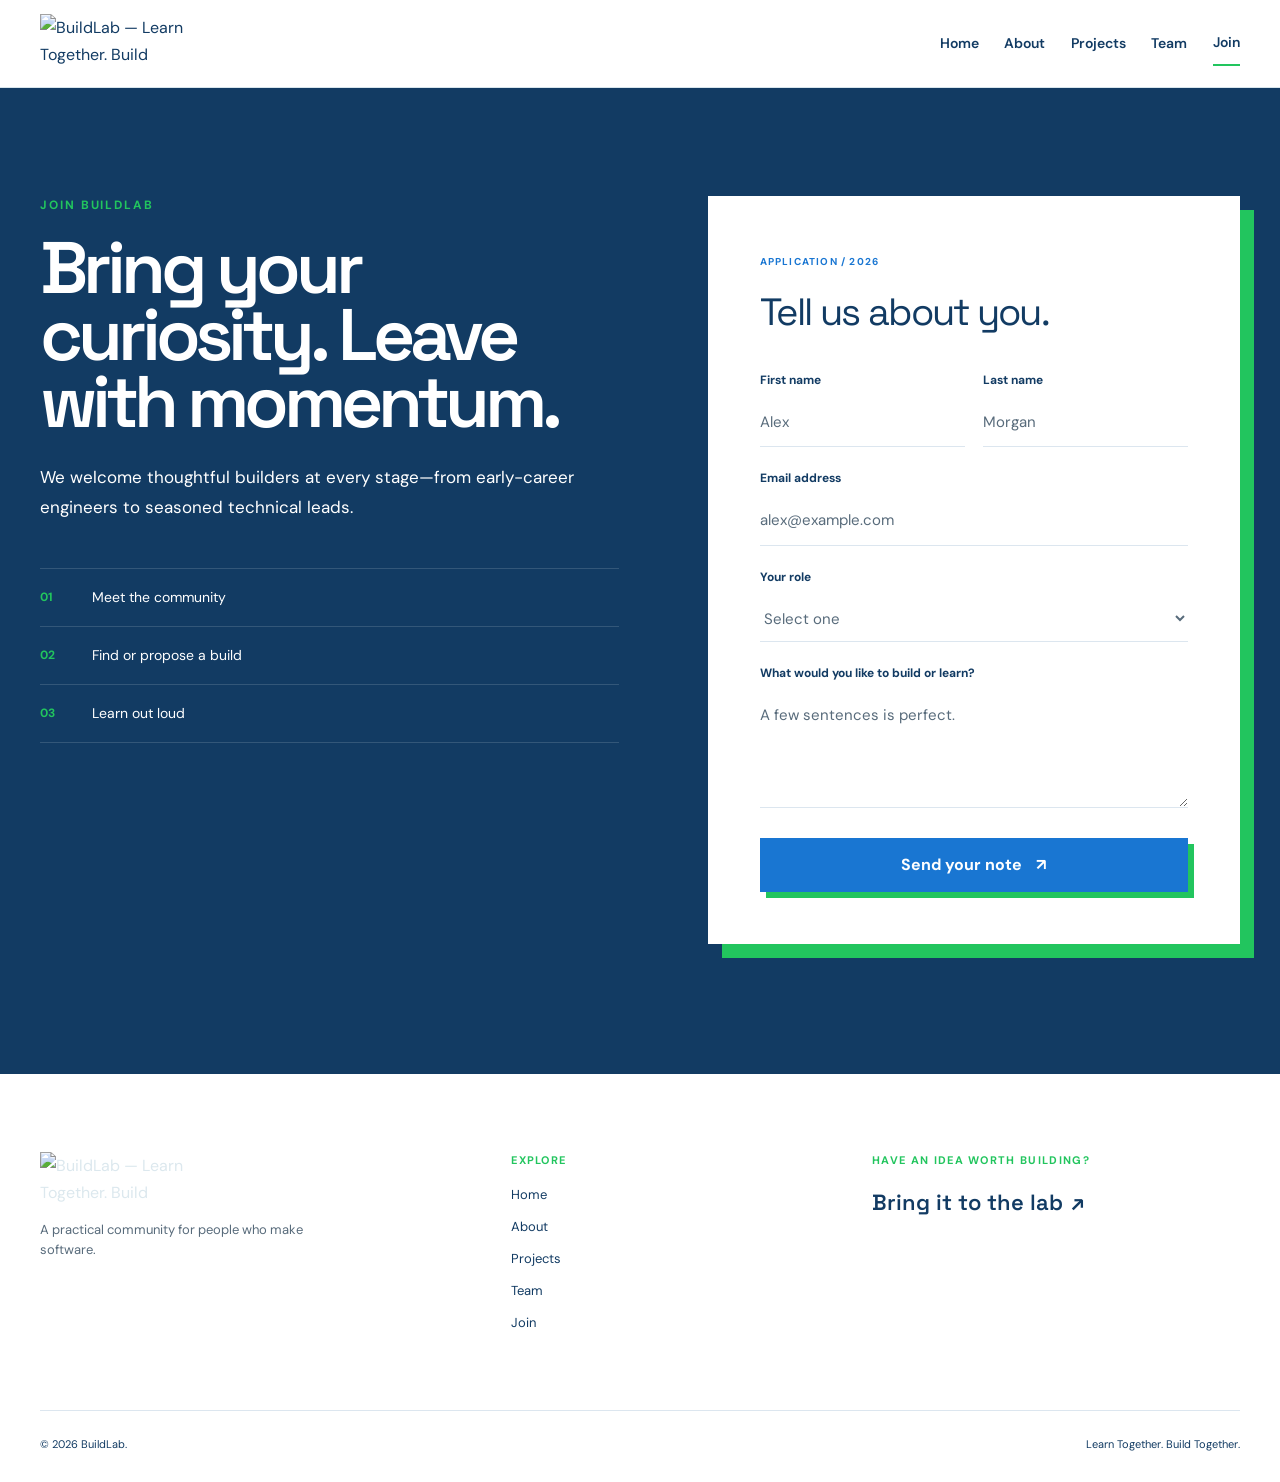
==== commit 1c880e60: "Merge pull request #22 from MBS00007/feature/join-page-bello Build responsive Join page" ====
--- a/join.html
+++ b/join.html
@@ -1,14 +1,128 @@
-<!doctype html><html lang="en"><head>
-  <meta charset="utf-8"><meta name="viewport" content="width=device-width, initial-scale=1"><meta name="description" content="Join BuildLab and learn, collaborate, and ship useful software with the community."><title>Join | BuildLab</title>
-  <link rel="preconnect" href="https://fonts.googleapis.com"><link rel="preconnect" href="https://fonts.gstatic.com" crossorigin><link href="https://fonts.googleapis.com/css2?family=DM+Sans:wght@400;500;600;700&family=Manrope:wght@400;500;600;700&display=swap" rel="stylesheet"><link rel="stylesheet" href="css/style.css"><script src="js/script.js" defer></script>
-</head><body class="bl-page join-page"><a class="skip-link" href="#main-content">Skip to content</a>
-<header class="bl-header"><div class="bl-container bl-header__inner"><a class="bl-logo" href="index.html" aria-label="BuildLab home"><img src="assets/images/BUILD LAB LOGO.png" alt="BuildLab"></a><button class="bl-menu-toggle" type="button" aria-expanded="false" aria-controls="primary-navigation"><span class="sr-only">Open navigation</span><span></span><span></span><span></span></button><nav class="bl-nav" id="primary-navigation" aria-label="Primary navigation"><a class="bl-nav__link" href="index.html">Home</a><a class="bl-nav__link" href="about.html">About</a><a class="bl-nav__link" href="projects.html">Projects</a><a class="bl-nav__link" href="team.html">Team</a><a class="bl-nav__link is-active" href="join.html" aria-current="page">Join</a><a class="bl-button bl-button--nav" href="#join-form">Sign In</a></nav></div></header>
-<main id="main-content">
-  <section class="bl-page-hero bl-section"><div class="bl-container bl-page-hero__grid"><div><p class="bl-kicker">Join the community</p><h1>Bring your ambition.<br>Build with people.</h1><p class="bl-page-hero__lead">You do not need to know everything. You need curiosity, consistency, and a willingness to share the work.</p><div class="bl-actions"><a class="bl-button bl-button--primary" href="#join-form">Apply to join <span aria-hidden="true">↘</span></a><a class="bl-button bl-button--secondary" href="about.html">How the lab works</a></div></div><div class="bl-blueprint bl-blueprint--join" aria-hidden="true"><span class="bl-blueprint__code">BL / OPEN</span><div class="bl-join-mark"><span>+</span><span>YOU</span></div></div></div></section>
-  <div class="bl-principles"><div class="bl-container bl-principles__inner"><span>Show up curious</span><i></i><span>Contribute openly</span><i></i><span>Keep building</span></div></div>
-  <section class="bl-section"><div class="bl-container"><div class="bl-section-heading"><div><p class="bl-kicker">What to expect</p><h2>A clear path into the lab.</h2></div><p>We keep the process simple so the focus stays on people, learning, and useful work.</p></div><div class="bl-number-grid"><article><span>01</span><h3>Tell us about you</h3><p>Share what you are learning, what you care about, and where you want to grow.</p></article><article><span>02</span><h3>Meet the community</h3><p>Join an introduction session, learn the working agreements, and meet fellow builders.</p></article><article><span>03</span><h3>Pick a real challenge</h3><p>Contribute to an active build or bring a thoughtful problem for the lab to explore.</p></article></div></div></section>
-  <section class="bl-section bl-section--tint" id="join-form"><div class="bl-container join-layout"><div><p class="bl-kicker">Start here</p><h2>Tell us what<br>you want to build.</h2><p>Complete this short introduction. It stays in your browser for this prototype; the team can connect it to the final membership workflow later.</p><div class="join-note"><span>BL / NOTE</span><p>Good applications are specific, honest, and curious. Experience level is not a filter.</p></div></div><form class="join-form" data-join-form><div class="join-form__row"><label>First name<input type="text" name="firstName" autocomplete="given-name" required></label><label>Last name<input type="text" name="lastName" autocomplete="family-name" required></label></div><label>Email address<input type="email" name="email" autocomplete="email" required></label><label>What are you learning or building?<textarea name="interest" rows="5" required></textarea></label><label>How would you like to contribute?<select name="contribution" required><option value="">Choose one</option><option>Engineering</option><option>Product</option><option>Design</option><option>Mentoring</option><option>Community support</option></select></label><button class="bl-button bl-button--primary" type="submit">Save introduction <span aria-hidden="true">↗</span></button><p class="join-form__status" role="status" aria-live="polite"></p></form></div></section>
-  <section class="bl-cta-band"><div class="bl-container"><p class="bl-kicker">One community. Many starting points.</p><h2>You can begin before<br>you feel ready.</h2><a class="bl-text-link" href="projects.html">See what the lab is building <span aria-hidden="true">↗</span></a></div></section>
-</main>
-<footer class="bl-footer"><div class="bl-container bl-footer__grid"><div class="bl-footer__brand"><img src="assets/images/BUILD LAB LOGO.png" alt="BuildLab"><p>A practical community for people who make software.</p></div><div class="bl-footer__links"><p class="bl-footer__label">Explore</p><a href="index.html">Home</a><a href="about.html">About</a><a href="projects.html">Projects</a><a href="team.html">Team</a><a href="join.html">Join</a></div><div class="bl-footer__cta"><p class="bl-footer__label">Have an idea worth building?</p><a href="#join-form">Bring it to the lab <span aria-hidden="true">↗</span></a></div></div><div class="bl-container bl-footer__bottom"><span>© 2026 BuildLab.</span><span>Learn Together. Build Together.</span></div></footer>
-</body></html>
+<!doctype html>
+<html lang="en">
+  <head>
+    <meta charset="utf-8">
+    <meta name="viewport" content="width=device-width, initial-scale=1">
+    <meta name="description" content="Join BuildLab to learn with the community, build projects, and share what you’re learning.">
+    <title>Join BuildLab | BuildLab Community</title>
+    <link rel="preconnect" href="https://fonts.googleapis.com">
+    <link rel="preconnect" href="https://fonts.gstatic.com" crossorigin>
+    <link href="https://fonts.googleapis.com/css2?family=DM+Sans:wght@400;500;600;700&family=Space+Grotesk:wght@400;500;600&display=swap" rel="stylesheet">
+    <link rel="stylesheet" href="css/style.css">
+    <script src="js/script.js" defer></script>
+  </head>
+  <body>
+    <div class="page-shell join-shell" id="top">
+      <header class="join-header">
+        <div class="join-width join-header-inner">
+          <a class="join-brand" href="index.html" aria-label="BuildLab home">
+            <img src="assets/images/BUILD LAB LOGO.png" alt="BuildLab — Learn Together. Build Together.">
+          </a>
+          <nav class="join-nav" id="join-navigation" aria-label="Main navigation">
+            <a href="index.html">Home</a>
+            <a href="about.html">About</a>
+            <a href="projects.html">Projects</a>
+            <a href="team.html">Team</a>
+            <a href="join.html" aria-current="page">Join</a>
+          </nav>
+          <button class="join-menu-toggle" type="button" aria-label="Toggle navigation" aria-controls="join-navigation" aria-expanded="false">
+            <span></span>
+            <span></span>
+          </button>
+        </div>
+      </header>
+
+      <main class="join-main" id="main-content">
+        <section class="join-page" aria-labelledby="page-title">
+          <div class="join-width join-grid">
+            <div class="join-copy">
+              <p class="join-eyebrow">Join BuildLab</p>
+              <h1 id="page-title">Bring your curiosity. Leave with momentum.</h1>
+              <p class="join-intro">
+                We welcome thoughtful builders at every stage—from early-career engineers to seasoned technical leads.
+              </p>
+              <ol class="join-steps">
+                <li><span aria-hidden="true">01</span><p>Meet the community</p></li>
+                <li><span aria-hidden="true">02</span><p>Find or propose a build</p></li>
+                <li><span aria-hidden="true">03</span><p>Learn out loud</p></li>
+              </ol>
+            </div>
+
+            <div class="join-card">
+              <form class="application-form" id="join-form">
+                <div class="application-heading">
+                  <p>Application / 2026</p>
+                  <h2>Tell us about you.</h2>
+                </div>
+
+                <div class="application-name-row">
+                  <div class="application-field">
+                    <label for="contact-first-name">First name</label>
+                    <input id="contact-first-name" name="firstName" type="text" autocomplete="given-name" placeholder="Alex" required>
+                  </div>
+                  <div class="application-field">
+                    <label for="contact-last-name">Last name</label>
+                    <input id="contact-last-name" name="lastName" type="text" autocomplete="family-name" placeholder="Morgan" required>
+                  </div>
+                </div>
+                <div class="application-field">
+                  <label for="contact-email">Email address</label>
+                  <input id="contact-email" name="email" type="email" autocomplete="email" placeholder="alex@example.com" required>
+                </div>
+                <div class="application-field">
+                  <label for="contact-role">Your role</label>
+                  <select id="contact-role" name="role" required>
+                    <option value="" selected disabled>Select one</option>
+                    <option value="software-engineer">Software engineer</option>
+                    <option value="designer">Designer</option>
+                    <option value="product-builder">Product builder</option>
+                    <option value="student-early-career">Student / early career</option>
+                    <option value="something-else">Something else</option>
+                  </select>
+                </div>
+                <div class="application-field">
+                  <label for="contact-message">What would you like to build or learn?</label>
+                  <textarea id="contact-message" name="message" rows="4" placeholder="A few sentences is perfect." required></textarea>
+                </div>
+                <button class="application-submit" type="submit">
+                  <span>Send your note</span>
+                  <span aria-hidden="true">↗</span>
+                </button>
+                <p class="application-feedback" id="form-feedback" role="status" aria-live="polite"></p>
+              </form>
+            </div>
+          </div>
+        </section>
+      </main>
+
+      <footer class="join-footer">
+        <div class="join-width join-footer-main">
+          <div class="join-footer-brand">
+            <a class="join-brand" href="index.html" aria-label="BuildLab home">
+              <img src="assets/images/BUILD LAB LOGO.png" alt="BuildLab — Learn Together. Build Together.">
+            </a>
+            <p>A practical community for people who make software.</p>
+          </div>
+          <div class="join-footer-explore">
+            <h2>Explore</h2>
+            <nav aria-label="Footer navigation">
+              <a href="index.html">Home</a>
+              <a href="about.html">About</a>
+              <a href="projects.html">Projects</a>
+              <a href="team.html">Team</a>
+              <a href="join.html" aria-current="page">Join</a>
+            </nav>
+          </div>
+          <div class="join-footer-cta">
+            <p>Have an idea worth building?</p>
+            <a href="#join-form">Bring it to the lab <span aria-hidden="true">↗</span></a>
+          </div>
+        </div>
+        <div class="join-width join-footer-bottom">
+          <p>© 2026 BuildLab.</p>
+          <p>Learn Together. Build Together.</p>
+        </div>
+      </footer>
+    </div>
+  </body>
+</html>
--- a/css/style.css
+++ b/css/style.css
@@ -1,1727 +1,1130 @@
-/* =========================
-   1. RESET AND VARIABLES
-========================= */
-
-:root {
-    --bg: #F3F7FC;
-    --surface: #FFFFFF;
-    --purple: #2378CC;
-    --violet: #155E9B;
-    --blue: #2378CC;
-    --pink: #22C55E;
-    --text: #153B5C;
-    --muted: #637789;
-    --border: rgba(21, 59, 92, 0.16);
-}
-
-* {
-    margin: 0;
-    padding: 0;
-    box-sizing: border-box;
-}
-
-html {
-    scroll-behavior: smooth;
-}
-
-body {
-    background: var(--bg);
-    color: var(--text);
-    font-family: Arial, sans-serif;
-    overflow-x: hidden;
-}
-
-a {
-    color: inherit;
-    text-decoration: none;
-}
-
-button,
-a {
-    -webkit-tap-highlight-color: transparent;
-}
-
-/* =========================
-   2. NAVIGATION
-========================= */
-
-.navbar {
-    width: 100%;
-    min-height: 82px;
-    padding: 20px 7%;
+    :root {
+      --navy: #073B5C;
+      --navy-dark: #052D46;
+      --blue: #087CC5;
+      --green: #00C878;
+      --white: #FFFFFF;
+      --ink: #36566A;
+      --light: #F3F8FB;
+      --line: #D8E5EC;
+      --container: 1120px;
+      --color-navy: #123b63;
+      --color-blue: #1976d2;
+      --color-green: #22c55e;
+      --color-white: #ffffff;
+      --color-muted: #586b7b;
+      --color-surface: #f4f8fc;
+      --color-border: #dce6ef;
+      color-scheme: light;
+    }
+
+    * {
+      margin: 0;
+      padding: 0;
+      box-sizing: border-box;
+      scroll-behavior: smooth;
+    }
+
+    body {
+      font-family: Arial, Helvetica, sans-serif;
+      color: var(--ink);
+      background: var(--white);
+      line-height: 1.7;
+    }
+
+    .page-shell {
+      display: flex;
+      min-height: 100vh;
+      min-height: 100svh;
+      flex-direction: column;
+    }
+
+    a {
+      text-decoration: none;
+      color: inherit;
+    }
+
+    a:focus-visible {
+      outline: 3px solid var(--color-green);
+      outline-offset: 4px;
+    }
+
+    button,
+    input,
+    textarea {
+      font: inherit;
+    }
+
+    button,
+    a {
+      -webkit-tap-highlight-color: transparent;
+    }
+
+    .container {
+      width: min(92%, var(--container));
+      margin: auto;
+    }
+
+    section {
+      padding: 85px 0;
+      scroll-margin-top: 85px;
+    }
+
+    .eyebrow {
+      color: var(--blue);
+      font-size: 0.78rem;
+      font-weight: 800;
+      letter-spacing: 2px;
+      text-transform: uppercase;
+      margin-bottom: 12px;
+    }
+
+    h1, h2, h3 {
+      color: var(--navy);
+      line-height: 1.2;
+    }
+
+    h2 {
+      font-size: clamp(1.9rem, 4vw, 2.7rem);
+      margin-bottom: 18px;
+    }
+
+    .section-heading {
+      max-width: 680px;
+      margin-bottom: 38px;
+    }
+
+    .section-heading p {
+      margin-top: 12px;
+    }
+
+    .btn {
+      display: inline-flex;
+      align-items: center;
+      justify-content: center;
+      gap: 8px;
+      border: 2px solid transparent;
+      border-radius: 7px;
+      padding: 12px 21px;
+      font-weight: 700;
+      cursor: pointer;
+      transition: 0.25s ease;
+    }
+
+    .btn-primary {
+      background: var(--green);
+      color: var(--navy-dark);
+    }
+
+    .btn-primary:hover {
+      background: #00E08A;
+      transform: translateY(-2px);
+    }
+
+    .btn-secondary {
+      border-color: rgba(255,255,255,0.7);
+      color: var(--white);
+      background: transparent;
+    }
+
+    .btn-secondary:hover {
+      background: var(--white);
+      color: var(--navy);
+    }
+
+    /* NAVIGATION */
+
+    header {
+      position: sticky;
+      top: 0;
+      z-index: 1000;
+      background: var(--white);
+      border-bottom: 1px solid var(--line);
+    }
+
+    .navbar {
+      min-height: 76px;
+      display: flex;
+      align-items: center;
+      justify-content: space-between;
+      gap: 20px;
+    }
+
+    .logo {
+      font-size: 1.6rem;
+      font-weight: 900;
+      letter-spacing: -1px;
+      color: var(--navy);
+      white-space: nowrap;
+    }
+
+    .logo span {
+      color: var(--green);
+    }
+
+    .nav-links {
+      display: flex;
+      align-items: center;
+      gap: 24px;
+    }
+
+    .nav-links a:not(.btn) {
+      font-size: 0.92rem;
+      font-weight: 700;
+      transition: color 0.2s;
+    }
+
+    .nav-links a:not(.btn):hover,
+    .nav-links a.active {
+      color: var(--blue);
+    }
+
+    .menu-toggle {
+      display: none;
+      border: 1px solid var(--line);
+      background: var(--white);
+      color: var(--navy);
+      border-radius: 6px;
+      padding: 7px 12px;
+      font-size: 1.4rem;
+      cursor: pointer;
+    }
+
+    /* HOME */
+
+    .hero {
+      color: var(--white);
+      background:
+        radial-gradient(circle at 85% 25%, rgba(0,200,120,0.18), transparent 28%),
+        linear-gradient(135deg, var(--navy-dark), var(--navy), #075A83);
+      padding: 105px 0;
+      overflow: hidden;
+    }
+
+    .hero-grid {
+      display: grid;
+      grid-template-columns: 1.15fr 0.85fr;
+      align-items: center;
+      gap: 55px;
+    }
+
+    .hero .eyebrow {
+      color: var(--green);
+    }
+
+    .hero h1 {
+      color: var(--white);
+      font-size: clamp(2.5rem, 6vw, 4.5rem);
+      letter-spacing: -2px;
+      margin-bottom: 22px;
+    }
+
+    .hero h1 span {
+      color: var(--green);
+    }
+
+    .hero p {
+      color: #E1EDF3;
+      max-width: 570px;
+      margin-bottom: 28px;
+    }
+
+    .hero-actions {
+      display: flex;
+      flex-wrap: wrap;
+      gap: 13px;
+    }
+
+    .code-card {
+      border: 1px solid rgba(255,255,255,0.18);
+      background: rgba(0,0,0,0.22);
+      border-radius: 15px;
+      padding: 24px;
+      box-shadow: 0 25px 65px rgba(0,0,0,0.18);
+      transform: rotate(1deg);
+    }
+
+    .code-top {
+      display: flex;
+      gap: 7px;
+      margin-bottom: 25px;
+    }
+
+    .dot {
+      height: 11px;
+      width: 11px;
+      border-radius: 50%;
+      background: #FF6B6B;
+    }
+
+    .dot:nth-child(2) { background: #FFD166; }
+    .dot:nth-child(3) { background: var(--green); }
+
+    .code-card pre {
+      white-space: pre-wrap;
+      overflow-wrap: anywhere;
+      color: #D8F7EA;
+      font: 0.9rem/2 monospace;
+    }
+
+    .code-card .code-blue { color: #72C7FF; }
+    .code-card .code-green { color: #6EF0B5; }
+    .code-card .code-yellow { color: #FFD166; }
+
+    /* GENERAL CARDS */
+
+    .cards {
+      display: grid;
+      grid-template-columns: repeat(3, minmax(0, 1fr));
+      gap: 23px;
+    }
+
+    .card {
+      padding: 27px;
+      background: var(--white);
+      border: 1px solid var(--line);
+      border-radius: 12px;
+      transition: transform 0.25s, box-shadow 0.25s;
+    }
+
+    .card:hover {
+      transform: translateY(-5px);
+      box-shadow: 0 14px 35px rgba(7,59,92,0.09);
+    }
+
+    .placeholder-content {
+      width: min(100%, 48rem);
+      justify-self: center;
+      padding: clamp(2rem, 6vw, 4rem);
+      border: 1px solid var(--color-border);
+      border-radius: 1.25rem;
+      background-color: var(--color-surface);
+    }
+
+    .placeholder-content h1 {
+      font-size: clamp(2.25rem, 5vw, 3.5rem);
+    }
+
+    .placeholder-content p:last-child {
+      margin: 0;
+      color: var(--color-muted);
+      font-size: 1.05rem;
+    }
+
+.join-shell {
+  color: var(--color-navy);
+  font-family: "DM Sans", system-ui, sans-serif;
+}
+
+.join-width {
+  width: min(100% - 3rem, 75rem);
+  margin-inline: auto;
+}
+
+.join-header {
+  position: relative;
+  z-index: 2;
+  background-color: var(--color-white);
+}
+
+.join-header-inner {
+  display: flex;
+  min-height: 5.4375rem;
+  align-items: center;
+  justify-content: space-between;
+  gap: 2rem;
+}
+
+.join-brand {
+  display: inline-flex;
+  flex: 0 0 auto;
+  width: 9.5rem;
+  height: 3.75rem;
+}
+
+.join-brand img {
+  display: block;
+  width: 100%;
+  height: 100%;
+  object-fit: cover;
+  object-position: center;
+}
+
+.join-nav {
+  display: flex;
+  align-items: center;
+  gap: clamp(1rem, 2vw, 1.75rem);
+}
+
+.join-nav a,
+.join-footer-explore a {
+  color: var(--color-navy);
+  font-size: 0.875rem;
+  font-weight: 600;
+  text-decoration: none;
+}
+
+.join-nav a {
+  padding-block: 0.6rem;
+}
+
+.join-nav a[aria-current="page"] {
+  border-bottom: 2px solid var(--color-green);
+}
+
+.join-nav a:hover,
+.join-footer-explore a:hover {
+  color: var(--color-blue);
+}
+
+.join-menu-toggle {
+  display: none;
+}
+
+.join-main {
+  flex: 1 0 auto;
+}
+
+.join-page {
+  padding-block: 6.75rem 8.125rem;
+  background-color: var(--color-navy);
+}
+
+.join-grid {
+  display: grid;
+  grid-template-columns: minmax(0, 1.087fr) minmax(0, 1fr);
+  align-items: center;
+  gap: clamp(3rem, 6.95vw, 6.25rem);
+}
+
+.join-copy {
+  align-self: start;
+  color: var(--color-white);
+}
+
+.join-eyebrow,
+.application-heading > p {
+  margin: 0;
+  font-size: 0.75rem;
+  font-weight: 700;
+  line-height: 1.5;
+  letter-spacing: 0.16em;
+  text-transform: uppercase;
+}
+
+.join-eyebrow {
+  margin-bottom: 1.25rem;
+  color: var(--color-green);
+}
+
+.join-copy h1 {
+  margin: 0;
+  color: var(--color-white);
+  font-family: "Space Grotesk", "DM Sans", sans-serif;
+  font-size: clamp(3.25rem, 5.7vw, 5.125rem);
+  font-weight: 600;
+  letter-spacing: -0.07em;
+  line-height: 0.92;
+}
+
+.join-intro {
+  max-width: 35rem;
+  margin: 1.75rem 0 0;
+  color: var(--color-white);
+  font-size: 1.0625rem;
+  line-height: 1.75;
+}
+
+.join-steps {
+  margin: 2.8125rem 0 0;
+  padding: 0;
+  list-style: none;
+}
+
+.join-steps li {
+  display: grid;
+  grid-template-columns: 3.25rem 1fr;
+  align-items: center;
+  gap: 0;
+  min-height: 3.625rem;
+  padding-block: 1.125rem;
+  border-top: 1px solid rgb(255 255 255 / 14%);
+}
+
+.join-steps li:last-child {
+  border-bottom: 1px solid rgb(255 255 255 / 14%);
+}
+
+.join-steps li > span {
+  color: var(--color-green);
+  font-size: 0.75rem;
+  font-weight: 700;
+}
+
+.join-steps p {
+  margin: 0;
+  color: var(--color-white);
+  font-size: 0.875rem;
+  line-height: 1.5;
+}
+
+.join-card {
+  padding: 3.25rem;
+  background-color: var(--color-white);
+  box-shadow: 14px 14px 0 var(--color-green);
+}
+
+.application-form {
+  display: grid;
+  gap: 1.375rem;
+  margin: 0;
+}
+
+.application-heading {
+  margin-bottom: 0.5rem;
+  padding-top: 0.45rem;
+}
+
+.application-heading > p {
+  margin-bottom: 0.9375rem;
+  color: var(--color-blue);
+  font-size: 0.625rem;
+  letter-spacing: 0.12em;
+  line-height: 1.333;
+}
+
+.application-heading h2 {
+  margin: 0;
+  color: var(--color-navy);
+  font-family: "Space Grotesk", "DM Sans", sans-serif;
+  font-size: 2.375rem;
+  font-weight: 400;
+  letter-spacing: -0.045em;
+  line-height: 1.5;
+}
+
+.application-name-row {
+  display: grid;
+  grid-template-columns: repeat(2, minmax(0, 1fr));
+  gap: 1.125rem;
+}
+
+.application-field {
+  display: grid;
+  min-width: 0;
+  gap: 0.5625rem;
+}
+
+.application-field label {
+  color: var(--color-navy);
+  font-size: 0.75rem;
+  font-weight: 700;
+  line-height: 1.5;
+}
+
+.application-field input,
+.application-field select,
+.application-field textarea {
+  width: 100%;
+  min-width: 0;
+  padding: 0.8125rem 0;
+  border: 0;
+  border-bottom: 1px solid var(--color-border);
+  border-radius: 0;
+  background-color: transparent;
+  color: var(--color-navy);
+  font: inherit;
+  font-size: 0.9375rem;
+  line-height: 1.5;
+}
+
+.application-field select {
+  height: 2.9375rem;
+  min-height: 2.9375rem;
+  cursor: pointer;
+}
+
+.application-field textarea {
+  min-height: 7.3125rem;
+  resize: vertical;
+}
+
+.application-field input::placeholder,
+.application-field textarea::placeholder {
+  color: var(--color-muted);
+  opacity: 1;
+}
+
+.application-field select:invalid {
+  color: var(--color-muted);
+}
+
+.application-field input:focus-visible,
+.application-field select:focus-visible,
+.application-field textarea:focus-visible,
+.application-submit:focus-visible,
+.join-menu-toggle:focus-visible {
+  outline: 3px solid var(--color-green);
+  outline-offset: 3px;
+}
+
+.application-submit {
+  display: flex;
+  min-height: 3.375rem;
+  align-items: center;
+  justify-content: center;
+  gap: 0.875rem;
+  padding: 0 1.5rem;
+  border: 1px solid var(--color-blue);
+  border-radius: 0;
+  margin-top: 0.5rem;
+  background-color: var(--color-blue);
+  box-shadow: 6px 6px 0 var(--color-green);
+  color: var(--color-white);
+  cursor: pointer;
+  font: inherit;
+  font-size: 1rem;
+  font-weight: 700;
+  transition: background-color 150ms ease, box-shadow 150ms ease;
+}
+
+.application-submit:hover {
+  background-color: var(--color-navy);
+  box-shadow: 6px 6px 0 var(--color-green);
+}
+
+.application-feedback {
+  margin: 0;
+  color: var(--color-navy);
+  font-size: 0.8125rem;
+  line-height: 1.5;
+}
+
+.application-feedback:empty {
+  display: none;
+}
+
+.join-footer {
+  padding-block: 4.875rem 1.75rem;
+  background-color: var(--color-white);
+}
+
+.join-footer-main {
+  display: grid;
+  grid-template-columns: 1.15fr 0.85fr 1fr;
+  gap: 3rem;
+  padding-bottom: 4.75rem;
+}
+
+.join-footer-brand .join-brand {
+  margin-bottom: 0.5rem;
+}
+
+.join-footer-brand p,
+.join-footer-cta > p {
+  margin: 0;
+  color: var(--color-muted);
+  font-size: 0.8125rem;
+  line-height: 1.6;
+}
+
+.join-footer-brand p {
+  max-width: 18rem;
+}
+
+.join-footer-explore h2,
+.join-footer-cta > p {
+  margin: 0 0 1rem;
+  color: var(--color-green);
+  font-size: 0.6875rem;
+  font-weight: 700;
+  letter-spacing: 0.12em;
+  line-height: 1.5;
+  text-transform: uppercase;
+}
+
+.join-footer-explore nav {
+  display: grid;
+  justify-items: start;
+  gap: 0.625rem;
+}
+
+.join-footer-explore a {
+  font-size: 0.8125rem;
+  font-weight: 400;
+}
+
+.join-footer-cta > p {
+  color: var(--color-green);
+}
+
+.join-footer-cta > a {
+  display: inline-flex;
+  align-items: center;
+  gap: 0.5rem;
+  color: var(--color-navy);
+  font-family: "Space Grotesk", "DM Sans", sans-serif;
+  font-size: 1.375rem;
+  font-weight: 600;
+  text-decoration: none;
+}
+
+.join-footer-cta > a:hover {
+  color: var(--color-blue);
+}
+
+.join-footer-bottom {
+  display: flex;
+  align-items: center;
+  justify-content: space-between;
+  gap: 1rem;
+  padding-top: 1.5rem;
+  border-top: 1px solid var(--color-border);
+}
+
+.join-footer-bottom p {
+  margin: 0;
+  color: var(--color-navy);
+  font-size: 0.6875rem;
+}
+
+@media (max-width: 56rem) {
+  .join-width {
+    width: min(100% - 2.5rem, 75rem);
+  }
+
+  .join-header-inner {
+    min-height: 4.8125rem;
+  }
+
+  .join-brand {
+    width: 8.625rem;
+    height: 3.5rem;
+  }
+
+  .join-nav {
+    position: absolute;
+    top: 100%;
+    right: 1.25rem;
+    left: 1.25rem;
+    display: none;
+    align-items: stretch;
+    flex-direction: column;
+    gap: 0;
+    padding: 0.5rem 1rem;
+    border-top: 1px solid var(--color-border);
+    background-color: var(--color-white);
+    box-shadow: 0 0.75rem 1rem rgb(18 59 99 / 10%);
+  }
+
+  .join-nav.is-open {
     display: flex;
-    align-items: center;
-    justify-content: space-between;
-    gap: 25px;
-    position: relative;
-    z-index: 10;
-    border-bottom: 1px solid rgba(21, 59, 92, 0.10);
-}
-
-.logo {
-    display: flex;
-    align-items: center;
-    gap: 9px;
-    font-size: 23px;
-    font-weight: 700;
-    letter-spacing: -1px;
-}
-
-.logo-symbol {
-    color: var(--purple);
-    font-size: 32px;
-    text-shadow: 0 0 20px rgba(35, 120, 204, 0.25);
-}
-
-.nav-links {
-    display: flex;
-    align-items: center;
-    gap: 30px;
-}
-
-.nav-links a {
-    color: var(--muted);
-    font-size: 13px;
-    transition: color 0.3s ease;
-}
-
-.nav-links a:hover,
-.nav-links a.active {
-    color: var(--blue);
-}
-
-.nav-links a.active {
-    border-bottom: 2px solid var(--pink);
-    padding-bottom: 7px;
-}
-
-.nav-cta {
-    border: 1px solid var(--purple);
-    padding: 11px 20px;
-    border-radius: 30px;
-    font-size: 12px;
-    transition: 0.3s ease;
-}
-
-.nav-cta:hover {
-    background: var(--purple);
-    color: #FFFFFF;
-    box-shadow: 0 0 25px rgba(35, 120, 204, 0.2);
-}
-
-/* =========================
-   3. HERO LAYOUT
-========================= */
-
-.hero {
-    min-height: 620px;
-    position: relative;
-    isolation: isolate;
+  }
+
+  .join-nav a {
+    padding-block: 0.75rem;
+  }
+
+  .join-menu-toggle {
     display: grid;
+    width: 2.625rem;
+    height: 2.625rem;
+    align-content: center;
+    justify-items: center;
+    gap: 0.4375rem;
+    border: 1px solid var(--color-navy);
+    border-radius: 0;
+    background-color: var(--color-white);
+    cursor: pointer;
+  }
+
+  .join-menu-toggle span {
+    width: 1.375rem;
+    height: 1px;
+    background-color: var(--color-navy);
+  }
+
+  .join-grid {
+    grid-template-columns: 1fr;
+    gap: 4.5rem;
+  }
+
+  .join-card {
+    padding: 3.25rem;
+  }
+
+  .join-footer-main {
     grid-template-columns: 1fr 1fr;
-    align-items: center;
-    padding: 65px 7%;
-    gap: 30px;
-    overflow: hidden;
-}
-
-.hero::before {
-    content: "";
-    position: absolute;
-    inset: 0;
-    z-index: -2;
-    background:
-        radial-gradient(
-            ellipse at 75% 45%,
-            rgba(35, 120, 204, 0.12),
-            transparent 45%
-        ),
-        radial-gradient(
-            ellipse at 10% 80%,
-            rgba(34, 197, 94, 0.08),
-            transparent 40%
-        );
-}
-
-.hero-content {
-    position: relative;
-    z-index: 2;
-    max-width: 560px;
-}
-
-.eyebrow {
-    color: #2378CC;
-    font-size: 10px;
-    letter-spacing: 3px;
-    font-weight: bold;
-    margin-bottom: 27px;
-    display: flex;
-    align-items: center;
-    gap: 10px;
-}
-
-.status-dot {
-    width: 7px;
-    height: 7px;
-    border-radius: 50%;
-    background: #22C55E;
-    box-shadow: 0 0 14px rgba(34, 197, 94, 0.4);
-    animation: pulse 2s infinite;
-}
-
-.hero h1 {
-    font-size: clamp(42px, 5vw, 67px);
-    line-height: 1.08;
-    letter-spacing: -3px;
-    font-weight: 700;
-    color: #153B5C;
-}
-
-.hero h1 span {
-    background: linear-gradient(
-        100deg,
-        #2378CC,
-        #155E9B,
-        #22C55E
-    );
-    -webkit-background-clip: text;
-    background-clip: text;
-    color: transparent;
-}
-
-.hero-description {
-    color: var(--muted);
-    font-size: 15px;
-    line-height: 1.9;
-    margin-top: 25px;
-    max-width: 450px;
-}
-
-.hero-actions {
-    display: flex;
-    align-items: center;
-    flex-wrap: wrap;
-    gap: 22px;
-    margin-top: 30px;
-}
-
-.primary-btn {
-    display: inline-flex;
-    gap: 20px;
-    align-items: center;
-    background: linear-gradient(
-        100deg,
-        var(--violet),
-        var(--purple)
-    );
-    color: #FFFFFF;
-    border-radius: 30px;
-    padding: 15px 22px;
-    font-size: 12px;
-    font-weight: bold;
-    box-shadow: 0 0 30px rgba(35, 120, 204, 0.15);
-    transition: transform 0.3s, box-shadow 0.3s;
-}
-
-.primary-btn:hover {
-    transform: translateY(-3px);
-    box-shadow: 0 0 35px rgba(34, 197, 94, 0.22);
-}
-
-.secondary-btn {
-    display: flex;
-    align-items: center;
-    gap: 10px;
-    font-size: 12px;
-    color: #425C72;
-}
-
-.play-icon {
-    display: grid;
-    place-items: center;
-    width: 36px;
-    height: 36px;
-    border: 1px solid rgba(21, 59, 92, 0.3);
-    border-radius: 50%;
-    font-size: 10px;
-    transition: 0.3s;
-}
-
-.secondary-btn:hover .play-icon {
-    border-color: var(--pink);
-    color: var(--pink);
-}
-
-.hero-note {
-    display: flex;
-    align-items: center;
-    gap: 12px;
-    color: #637789;
-    font-size: 9px;
-    letter-spacing: 2px;
-    margin-top: 48px;
-}
-
-.note-line {
-    width: 32px;
-    height: 1px;
-    background: var(--pink);
-}
-
-/* =========================
-   4. ABSTRACT UNIVERSE
-========================= */
-
-.universe {
-    position: relative;
-    width: 100%;
-    max-width: 550px;
-    height: 450px;
-    justify-self: center;
-    perspective: 900px;
-}
-
-.portal {
-    position: absolute;
-    width: 220px;
-    height: 320px;
-    left: 50%;
-    top: 48%;
-    transform: translate(-50%, -50%) rotate(-7deg);
-    border: 2px solid rgba(35, 120, 204, 0.65);
-    border-radius: 50% 50% 15% 15%;
-    padding: 10px;
-    background: linear-gradient(
-        145deg,
-        rgba(35, 120, 204, 0.15),
-        rgba(34, 197, 94, 0.04)
-    );
-    box-shadow:
-        0 0 20px rgba(35, 120, 204, 0.18),
-        0 0 70px rgba(21, 94, 155, 0.12),
-        inset 0 0 35px rgba(35, 120, 204, 0.08);
-    animation: portal-float 5s ease-in-out infinite;
-}
-
-.portal-inner {
-    width: 100%;
-    height: 100%;
-    display: grid;
-    place-items: center;
-    border: 1px solid rgba(35, 120, 204, 0.4);
-    border-radius: inherit;
-    background:
-        radial-gradient(
-            ellipse at center,
-            rgba(35, 120, 204, 0.22),
-            rgba(34, 197, 94, 0.08) 45%,
-            transparent 75%
-        );
-    box-shadow: inset 0 0 45px rgba(35, 120, 204, 0.12);
-}
-
-.portal-symbol {
-    font-size: 85px;
-    color: #2378CC;
-    text-shadow:
-        0 0 15px rgba(35, 120, 204, 0.4),
-        0 0 45px rgba(34, 197, 94, 0.2);
-    animation: symbol-spin 18s linear infinite;
-}
-
-.orbit {
-    position: absolute;
-    left: 50%;
-    top: 48%;
-    border: 1px solid rgba(35, 120, 204, 0.4);
-    border-radius: 50%;
-    transform: translate(-50%, -50%) rotate(-25deg);
-}
-
-.orbit-one {
-    width: 390px;
-    height: 130px;
-    box-shadow: 0 0 15px rgba(35, 120, 204, 0.08);
-}
-
-.orbit-two {
-    width: 450px;
-    height: 200px;
-    transform: translate(-50%, -50%) rotate(45deg);
-    border-color: rgba(34, 197, 94, 0.35);
-}
-
-.planet {
-    position: absolute;
-    border-radius: 50%;
-}
-
-.planet-one {
-    width: 52px;
-    height: 52px;
-    left: 12%;
-    top: 20%;
-    background: radial-gradient(
-        circle at 30% 30%,
-        #93C5FD,
-        #2378CC 40%,
-        #155E9B 75%
-    );
-    box-shadow: 0 0 25px rgba(35, 120, 204, 0.2);
-    animation: planet-float 6s ease-in-out infinite;
-}
-
-.planet-two {
-    width: 23px;
-    height: 23px;
-    right: 12%;
-    bottom: 22%;
-    background: radial-gradient(circle at 30% 30%, #86EFAC, #22C55E);
-    box-shadow: 0 0 22px rgba(34, 197, 94, 0.25);
-    animation: planet-float 4s ease-in-out infinite reverse;
-}
-
-/* Floating interface cards */
-
-.floating-card {
-    position: absolute;
-    z-index: 3;
-    border: 1px solid var(--border);
-    border-radius: 14px;
-    background: rgba(255, 255, 255, 0.92);
-    backdrop-filter: blur(15px);
-    box-shadow: 0 15px 40px rgba(21, 59, 92, 0.08);
-}
-
-.code-card {
-    top: 16%;
-    left: 0;
-    padding: 18px;
-    display: flex;
+    row-gap: 2.75rem;
+  }
+}
+
+@media (max-width: 36rem) {
+  .join-width {
+    width: min(100% - 2rem, 75rem);
+  }
+
+  .join-grid {
+    gap: 4.5rem;
+  }
+
+  .join-page {
+    padding-block: 4.75rem 6rem;
+  }
+
+  .join-copy h1 {
+    font-size: 3.25rem;
+  }
+
+  .join-intro {
+    margin-top: 1.5rem;
+  }
+
+  .join-steps {
+    margin-top: 3.0625rem;
+  }
+
+  .join-steps li {
+    grid-template-columns: 3.25rem 1fr;
+  }
+
+  .join-card {
+    padding: 2.125rem 1.375rem;
+    box-shadow: 8px 8px 0 var(--color-green);
+  }
+
+  .placeholder-content {
+    padding: 1.5rem;
+  }
+
+  .application-name-row {
+    grid-template-columns: 1fr;
+  }
+
+  .join-footer {
+    padding-top: 3.875rem;
+  }
+
+  .join-footer-main {
+    grid-template-columns: 1fr;
+    gap: 2.75rem;
+    padding-bottom: 4.75rem;
+  }
+
+  .join-footer-bottom {
+    align-items: flex-start;
     flex-direction: column;
-    gap: 10px;
-    transform: rotate(-6deg);
-    animation: card-float 5s ease-in-out infinite;
-}
-
-.card-label {
-    color: #637789;
-    font-size: 8px;
-    letter-spacing: 2px;
-    margin-bottom: 5px;
-}
-
-.code-card code {
-    color: #2378CC;
-    font-size: 12px;
-}
-
-.code-card code:last-child {
-    color: #16A34A;
-}
-
-.vision-card {
-    right: 0;
-    bottom: 17%;
-    padding: 19px;
-    min-width: 180px;
-    transform: rotate(5deg);
-    animation: card-float 6s ease-in-out infinite reverse;
-}
-
-.vision-icon {
-    color: #2378CC;
-    font-size: 22px;
-}
-
-.vision-card p {
-    margin-top: 9px;
-    font-size: 12px;
-    color: var(--muted);
-}
-
-.vision-card strong {
-    color: #153B5C;
-}
-
-.universe-caption {
-    position: absolute;
-    bottom: 2%;
-    left: 50%;
-    transform: translateX(-50%);
-    display: flex;
-    align-items: center;
-    gap: 9px;
-    white-space: nowrap;
-    color: #637789;
-    font-size: 8px;
-    letter-spacing: 2px;
-}
-
-.universe-caption span {
-    width: 6px;
-    height: 6px;
-    border-radius: 50%;
-    background: #22C55E;
-    box-shadow: 0 0 12px rgba(34, 197, 94, 0.35);
-}
-
-.hero-bottom-glow {
-    position: absolute;
-    bottom: -170px;
-    left: 30%;
-    width: 500px;
-    height: 220px;
-    background: rgba(35, 120, 204, 0.1);
-    filter: blur(90px);
-    pointer-events: none;
-}
-
-/* =========================
-   5. ANIMATIONS
-========================= */
-
-@keyframes pulse {
-    0%, 100% {
-        opacity: 1;
-        transform: scale(1);
-    }
-
-    50% {
-        opacity: 0.5;
-        transform: scale(0.8);
-    }
-}
-
-@keyframes portal-float {
-    0%, 100% {
-        margin-top: 0;
-    }
-
-    50% {
-        margin-top: -12px;
-    }
-}
-
-@keyframes planet-float {
-    0%, 100% {
-        translate: 0 0;
-    }
-
-    50% {
-        translate: 0 -18px;
-    }
-}
-
-@keyframes card-float {
-    0%, 100% {
-        translate: 0 0;
-    }
-
-    50% {
-        translate: 0 -10px;
-    }
-}
-
-@keyframes symbol-spin {
-    from {
-        rotate: 0deg;
-    }
-
-    to {
-        rotate: 360deg;
-    }
-}
-
-/* =========================
-   6. RESPONSIVE DESIGN
-========================= */
-
-@media (max-width: 900px) {
-    .navbar {
-        padding: 18px 5%;
-    }
-
-    .nav-links {
-        gap: 16px;
-    }
-
-    .hero {
-        padding: 55px 5%;
-        gap: 10px;
-    }
-
-    .hero h1 {
-        font-size: 48px;
-    }
-
-    .universe {
-        transform: scale(0.85);
-        transform-origin: center;
-    }
-
-    .nav-cta {
+    gap: 0.625rem;
+  }
+}
+    .card-icon {
+      width: 49px;
+      height: 49px;
+      display: grid;
+      place-items: center;
+      background: #E7F8F0;
+      color: var(--navy);
+      border-radius: 10px;
+      font-size: 1.45rem;
+      margin-bottom: 20px;
+    }
+
+    .card h3 {
+      font-size: 1.2rem;
+      margin-bottom: 11px;
+    }
+
+    .card p {
+      font-size: 0.95rem;
+    }
+
+    .text-link {
+      display: inline-block;
+      margin-top: 18px;
+      color: var(--blue);
+      font-weight: 800;
+    }
+
+    /* ABOUT */
+
+    .about {
+      background: var(--light);
+    }
+
+    .about-grid {
+      display: grid;
+      grid-template-columns: 1fr 1fr;
+      gap: 55px;
+      align-items: center;
+    }
+
+    .about-panel {
+      min-height: 300px;
+      border-radius: 16px;
+      padding: 35px;
+      background: linear-gradient(140deg, var(--navy), #087CC5);
+      color: var(--white);
+      display: flex;
+      flex-direction: column;
+      justify-content: center;
+    }
+
+    .about-panel h3 {
+      color: var(--white);
+      font-size: 1.8rem;
+      margin-bottom: 14px;
+    }
+
+    .about-panel p {
+      color: #E2F0F8;
+    }
+
+    .about-points {
+      list-style: none;
+      margin-top: 22px;
+    }
+
+    .about-points li {
+      margin: 12px 0;
+    }
+
+    .about-points li::before {
+      content: "✓";
+      color: var(--green);
+      font-weight: 900;
+      margin-right: 10px;
+    }
+
+    /* PROJECTS */
+
+    .projects {
+      background: var(--white);
+    }
+
+    .project-label {
+      display: inline-block;
+      color: #067A4E;
+      background: #E4F9EF;
+      padding: 4px 10px;
+      border-radius: 20px;
+      font-size: 0.75rem;
+      font-weight: 800;
+      margin-bottom: 15px;
+    }
+
+    /* TEAM */
+
+    .team {
+      background: var(--light);
+    }
+
+    .team-card {
+      text-align: center;
+    }
+
+    .team-avatar {
+      width: 76px;
+      height: 76px;
+      border-radius: 50%;
+      display: grid;
+      place-items: center;
+      margin: 0 auto 18px;
+      background: var(--navy);
+      color: var(--green);
+      font-size: 1.7rem;
+      font-weight: 900;
+    }
+
+    /* JOIN */
+
+    .join {
+      background: var(--navy);
+      color: var(--white);
+    }
+
+    .join h2 {
+      color: var(--white);
+    }
+
+    .join .section-heading p {
+      color: #DFEAF0;
+    }
+
+    .join-layout {
+      display: grid;
+      grid-template-columns: 0.9fr 1.1fr;
+      align-items: start;
+      gap: 45px;
+    }
+
+    .join-benefits {
+      list-style: none;
+      margin-top: 25px;
+    }
+
+    .join-benefits li {
+      margin: 14px 0;
+      color: #E0ECF2;
+    }
+
+    .join-benefits li::before {
+      content: "✓";
+      color: var(--green);
+      font-weight: 900;
+      margin-right: 10px;
+    }
+
+    .join-form {
+      background: var(--white);
+      color: var(--ink);
+      border-radius: 12px;
+      padding: 28px;
+    }
+
+    .join-form h3 {
+      margin-bottom: 20px;
+    }
+
+    .form-group {
+      margin-bottom: 17px;
+    }
+
+    .form-group label {
+      display: block;
+      font-weight: 700;
+      font-size: 0.9rem;
+      margin-bottom: 7px;
+    }
+
+    .form-group input,
+    .form-group textarea,
+    .form-group select {
+      width: 100%;
+      padding: 12px;
+      border: 1px solid #C7D7E0;
+      border-radius: 6px;
+      outline: none;
+      background: var(--white);
+      color: var(--ink);
+    }
+
+    .form-group input:focus,
+    .form-group textarea:focus,
+    .form-group select:focus {
+      border-color: var(--blue);
+      box-shadow: 0 0 0 3px rgba(8,124,197,0.12);
+    }
+
+    .form-message {
+      margin-top: 14px;
+      font-size: 0.9rem;
+      font-weight: 700;
+      overflow-wrap: anywhere;
+    }
+
+    /* FOOTER */
+
+    footer {
+      background: var(--navy-dark);
+      color: #DCE8EE;
+      padding: 27px 0;
+    }
+
+    .footer-content {
+      display: flex;
+      justify-content: space-between;
+      align-items: center;
+      flex-wrap: wrap;
+      gap: 15px;
+    }
+
+    .footer-content a {
+      color: var(--green);
+      font-weight: 700;
+    }
+
+    /* RESPONSIVE DESIGN */
+
+    @media (max-width: 850px) {
+      .menu-toggle {
+        display: block;
+      }
+
+      .nav-links {
         display: none;
-    }
-}
-
-@media (max-width: 650px) {
-    .navbar {
-        min-height: auto;
-        flex-wrap: wrap;
+        position: absolute;
+        top: 76px;
+        left: 0;
+        right: 0;
+        padding: 20px 4%;
+        background: var(--white);
+        border-bottom: 1px solid var(--line);
+        box-shadow: 0 15px 20px rgba(0,0,0,0.06);
+        flex-direction: column;
+        align-items: stretch;
         gap: 18px;
-    }
-
-    .logo {
-        font-size: 21px;
-    }
-
-    .nav-links {
-        order: 2;
+      }
+
+      .nav-links.open {
+        display: flex;
+      }
+
+      .nav-links .btn {
         width: 100%;
-        justify-content: space-between;
-        gap: 10px;
-    }
-
-    .nav-links a {
-        font-size: 11px;
-    }
-
-    .hero {
+      }
+
+      .hero-grid,
+      .about-grid,
+      .join-layout {
         grid-template-columns: 1fr;
-        padding: 55px 6% 35px;
-        gap: 10px;
-    }
-
-    .hero h1 {
-        font-size: clamp(43px, 11vw, 60px);
-        letter-spacing: -2px;
-    }
-
-    .hero-description {
-        font-size: 14px;
-    }
-
-    .hero-note {
-        font-size: 8px;
-        margin-top: 35px;
-    }
-
-    .universe {
+      }
+
+      .hero-grid {
+        gap: 40px;
+      }
+
+      .code-card {
+        max-width: 600px;
         width: 100%;
-        height: 370px;
-        transform: none;
-        margin-top: 15px;
-    }
-
-    .portal {
-        width: 170px;
-        height: 250px;
-    }
-
-    .portal-symbol {
-        font-size: 65px;
-    }
-
-    .orbit-one {
-        width: 290px;
-        height: 100px;
-    }
-
-    .orbit-two {
-        width: 320px;
-        height: 160px;
-    }
-
-    .code-card {
-        left: 0;
-        top: 13%;
-        padding: 12px;
-    }
-
-    .code-card code {
-        font-size: 10px;
-    }
-
-    .vision-card {
-        right: 0;
-        bottom: 16%;
-        min-width: 145px;
-        padding: 13px;
-    }
-
-    .vision-card p {
-        font-size: 10px;
-    }
-}
-
-@media (prefers-reduced-motion: reduce) {
-    *,
-    *::before,
-    *::after {
-        animation-duration: 0.01ms !important;
-        animation-iteration-count: 1 !important;
+      }
+
+      .cards {
+        grid-template-columns: repeat(2, minmax(0, 1fr));
+      }
+    }
+
+    @media (max-width: 560px) {
+      section {
+        padding: 62px 0;
+      }
+
+      .hero {
+        padding: 75px 0;
+      }
+
+      .hero h1 {
+        letter-spacing: -1px;
+      }
+
+      .cards {
+        grid-template-columns: 1fr;
+      }
+
+      .join-form {
+        padding: 21px;
+      }
+
+      .footer-content {
+        flex-direction: column;
+        align-items: flex-start;
+      }
+    }
+
+    @media (prefers-reduced-motion: reduce) {
+      *,
+      *::before,
+      *::after {
         scroll-behavior: auto !important;
-    }
-}
-
-/* =========================
-   7. MISSION SECTION
-========================= */
-
-.mission-section {
-    position: relative;
-    padding: 100px 7%;
-    display: grid;
-    grid-template-columns: 0.85fr 1.5fr;
-    gap: 65px;
-    align-items: center;
-    border-top: 1px solid rgba(21, 59, 92, 0.10);
-    background:
-        radial-gradient(
-            ellipse at 15% 30%,
-            rgba(35, 120, 204, 0.08),
-            transparent 45%
-        ),
-        var(--bg);
-}
-
-.mission-intro {
-    max-width: 390px;
-}
-
-.section-label {
-    color: #2378CC;
-    font-size: 10px;
-    letter-spacing: 3px;
-    margin-bottom: 25px;
-}
-
-.section-label span {
-    margin-right: 8px;
-    font-size: 15px;
-}
-
-.mission-intro h2 {
-    font-size: clamp(30px, 3vw, 43px);
-    line-height: 1.2;
-    letter-spacing: -1.7px;
-}
-
-.mission-intro h2 span {
-    color: #2378CC;
-}
-
-.mission-description {
-    margin-top: 22px;
-    color: var(--muted);
-    line-height: 1.9;
-    font-size: 13px;
-}
-
-.text-link {
-    display: inline-flex;
-    gap: 14px;
-    align-items: center;
-    margin-top: 25px;
-    color: #155E9B;
-    font-size: 12px;
-    transition: gap 0.3s ease;
-}
-
-.text-link:hover {
-    gap: 22px;
-}
-
-.mission-decoration {
-    display: flex;
-    gap: 15px;
-    align-items: center;
-    margin-top: 45px;
-}
-
-.decoration-line {
-    display: block;
-    height: 50px;
-    width: 2px;
-    background: linear-gradient(
-        to bottom,
-        #22C55E,
-        transparent
-    );
-}
-
-.mission-decoration p {
-    color: #2378CC;
-    font-size: 10px;
-    line-height: 1.8;
-    letter-spacing: 2px;
-}
-
-/* Mission cards */
-
-.mission-cards {
-    display: grid;
-    grid-template-columns: repeat(3, minmax(0, 1fr));
-    gap: 16px;
-}
-
-.mission-card {
-    position: relative;
-    min-height: 310px;
-    padding: 23px 19px;
-    display: flex;
-    flex-direction: column;
-    border: 1px solid rgba(21, 59, 92, 0.14);
-    border-radius: 15px;
-    background: linear-gradient(
-        145deg,
-        #FFFFFF,
-        #EDF4FB
-    );
-    overflow: hidden;
-    transition:
-        transform 0.35s ease,
-        border-color 0.35s ease,
-        box-shadow 0.35s ease;
-}
-
-.mission-card::before {
-    content: "";
-    position: absolute;
-    width: 140px;
-    height: 140px;
-    top: -80px;
-    right: -70px;
-    border-radius: 50%;
-    background: var(--card-glow);
-    filter: blur(55px);
-    opacity: 0.25;
-    transition: opacity 0.35s ease;
-}
-
-.card-learn {
-    --card-glow: #2378CC;
-}
-
-.card-collaborate {
-    --card-glow: #22C55E;
-}
-
-.card-build {
-    --card-glow: #155E9B;
-}
-
-.mission-card:hover {
-    transform: translateY(-9px);
-    border-color: rgba(35, 120, 204, 0.55);
-    box-shadow: 0 20px 45px rgba(21, 59, 92, 0.1);
-}
-
-.mission-card:hover::before {
-    opacity: 0.4;
-}
-
-.card-top {
-    display: flex;
-    align-items: center;
-    justify-content: space-between;
-    gap: 10px;
-}
-
-.mission-icon {
-    display: grid;
-    place-items: center;
-    width: 43px;
-    height: 43px;
-    border-radius: 13px;
-    border: 1px solid rgba(35, 120, 204, 0.18);
-    background: rgba(35, 120, 204, 0.09);
-    color: #2378CC;
-    font-size: 20px;
-    box-shadow: 0 0 22px rgba(35, 120, 204, 0.06);
-}
-
-.card-number {
-    color: #637789;
-    font-size: 9px;
-}
-
-.card-category {
-    color: #2378CC;
-    font-size: 8px;
-    letter-spacing: 1.5px;
-    margin-top: 29px;
-}
-
-.mission-card h3 {
-    font-size: 25px;
-    line-height: 1.15;
-    letter-spacing: -0.7px;
-    margin-top: 10px;
-    color: #153B5C;
-}
-
-.card-description {
-    color: var(--muted);
-    font-size: 11px;
-    line-height: 1.8;
-    margin-top: 15px;
-}
-
-.card-bottom {
-    display: flex;
-    justify-content: space-between;
-    align-items: center;
-    gap: 5px;
-    margin-top: auto;
-    padding-top: 25px;
-    color: #637789;
-    font-size: 7px;
-    letter-spacing: 1px;
-}
-
-.card-arrow {
-    display: grid;
-    place-items: center;
-    flex-shrink: 0;
-    width: 28px;
-    height: 28px;
-    border: 1px solid rgba(21, 59, 92, 0.15);
-    border-radius: 50%;
-    color: #155E9B;
-    font-size: 13px;
-    transition: background 0.3s, transform 0.3s;
-}
-
-.mission-card:hover .card-arrow {
-    background: #22C55E;
-    color: #153B5C;
-    transform: rotate(45deg);
-}
-
-/* Mission section responsive layout */
-
-@media (max-width: 1000px) {
-    .mission-section {
-        grid-template-columns: 1fr;
-        gap: 45px;
-        padding: 80px 5%;
-    }
-
-    .mission-intro {
-        max-width: 600px;
-    }
-}
-
-@media (max-width: 650px) {
-    .mission-section {
-        padding: 65px 6%;
-        gap: 35px;
-    }
-
-    .mission-cards {
-        grid-template-columns: 1fr;
-        gap: 18px;
-    }
-
-    .mission-card {
-        min-height: 275px;
-        padding: 25px;
-    }
-
-    .mission-card h3 {
-        font-size: 29px;
-    }
-
-    .card-description {
-        max-width: 330px;
-        font-size: 12px;
-    }
-
-    .mission-decoration {
-        margin-top: 30px;
-    }
-}
-
-/* =========================
-   8. OUR STORY
-========================= */
-
-.story-section {
-    position: relative;
-    display: grid;
-    grid-template-columns: 1fr 1fr;
-    align-items: center;
-    gap: 80px;
-    padding: 110px 7%;
-    overflow: hidden;
-    border-top: 1px solid rgba(21, 59, 92, 0.10);
-    background:
-        radial-gradient(
-            ellipse at 15% 50%,
-            rgba(35, 120, 204, 0.08),
-            transparent 45%
-        ),
-        #EDF4FB;
-}
-
-.story-visual {
-    position: relative;
-    min-height: 450px;
-    display: grid;
-    place-items: center;
-    overflow: hidden;
-    border: 1px solid rgba(21, 59, 92, 0.14);
-    border-radius: 24px;
-    background:
-        radial-gradient(
-            circle at center,
-            rgba(35, 120, 204, 0.10),
-            transparent 65%
-        ),
-        #FFFFFF;
-}
-
-.story-grid {
-    position: absolute;
-    inset: 0;
-    background-image:
-        linear-gradient(rgba(35, 120, 204, 0.07) 1px, transparent 1px),
-        linear-gradient(90deg, rgba(35, 120, 204, 0.07) 1px, transparent 1px);
-    background-size: 35px 35px;
-    mask-image: linear-gradient(transparent, black 20%, black 80%, transparent);
-}
-
-.story-orb {
-    display: grid;
-    place-items: center;
-    border-radius: 50%;
-}
-
-.orb-outer {
-    width: 285px;
-    height: 285px;
-    border: 1px solid rgba(35, 120, 204, 0.4);
-    box-shadow: 0 0 60px rgba(35, 120, 204, 0.08);
-    animation: story-rotate 30s linear infinite;
-}
-
-.orb-middle {
-    width: 215px;
-    height: 215px;
-    border: 1px dashed rgba(34, 197, 94, 0.6);
-}
-
-.orb-inner {
-    width: 135px;
-    height: 135px;
-    border: 1px solid rgba(35, 120, 204, 0.4);
-    background: radial-gradient(circle, #2378CC, #DCEBFA 70%);
-    box-shadow:
-        0 0 30px rgba(35, 120, 204, 0.18),
-        inset 0 0 25px rgba(34, 197, 94, 0.12);
-    animation: story-breathe 4s ease-in-out infinite;
-}
-
-.orb-inner span {
-    font-size: 65px;
-    color: #FFFFFF;
-    text-shadow: 0 0 25px rgba(35, 120, 204, 0.4);
-}
-
-.story-label {
-    position: absolute;
-    color: #155E9B;
-    font-size: 8px;
-    letter-spacing: 2px;
-}
-
-.story-label-top {
-    top: 25px;
-    left: 25px;
-    display: flex;
-    align-items: center;
-    gap: 9px;
-}
-
-.story-pulse {
-    width: 6px;
-    height: 6px;
-    border-radius: 50%;
-    background: #22C55E;
-    box-shadow: 0 0 12px rgba(34, 197, 94, 0.35);
-}
-
-.story-floating {
-    position: absolute;
-    display: flex;
-    align-items: center;
-    gap: 10px;
-    padding: 12px 15px;
-    border: 1px solid rgba(21, 59, 92, 0.14);
-    border-radius: 10px;
-    background: rgba(255, 255, 255, 0.94);
-    backdrop-filter: blur(12px);
-    font-size: 11px;
-    color: #153B5C;
-}
-
-.story-floating span {
-    color: #2378CC;
-    font-size: 9px;
-}
-
-.story-float-one {
-    top: 28%;
-    left: 5%;
-}
-
-.story-float-two {
-    right: 4%;
-    top: 47%;
-}
-
-.story-float-three {
-    bottom: 22%;
-    left: 8%;
-}
-
-.story-coordinate {
-    position: absolute;
-    bottom: 23px;
-    right: 23px;
-    color: #637789;
-    font-size: 8px;
-    letter-spacing: 1.5px;
-}
-
-.story-content {
-    max-width: 500px;
-}
-
-.story-content h2 {
-    font-size: clamp(37px, 4vw, 55px);
-    line-height: 1.13;
-    letter-spacing: -2.5px;
-    color: #153B5C;
-}
-
-.story-content h2 span {
-    color: #2378CC;
-}
-
-.story-description {
-    margin-top: 22px;
-    color: var(--muted);
-    font-size: 13px;
-    line-height: 1.9;
-}
-
-.story-signature {
-    display: flex;
-    align-items: center;
-    gap: 15px;
-    margin-top: 30px;
-    padding-top: 22px;
-    border-top: 1px solid rgba(21, 59, 92, 0.12);
-}
-
-.signature-symbol {
-    display: grid;
-    place-items: center;
-    width: 44px;
-    height: 44px;
-    border-radius: 13px;
-    background: rgba(35, 120, 204, 0.09);
-    color: #2378CC;
-    font-size: 24px;
-}
-
-.story-signature strong {
-    font-size: 12px;
-}
-
-.story-signature p {
-    margin-top: 6px;
-    color: var(--muted);
-    font-size: 11px;
-}
-
-.story-button {
-    margin-top: 28px;
-}
-
-/* =========================
-   9. CLOSING SECTION
-========================= */
-
-.closing-section {
-    position: relative;
-    isolation: isolate;
-    overflow: hidden;
-    text-align: center;
-    padding: 100px 7% 30px;
-    border-top: 1px solid rgba(21, 59, 92, 0.10);
-    background: #F3F7FC;
-}
-
-.closing-section > .section-label {
-    position: relative;
-    z-index: 1;
-}
-
-.closing-section h2 {
-    position: relative;
-    z-index: 1;
-    margin-top: 20px;
-    font-size: clamp(42px, 6vw, 75px);
-    line-height: 1.08;
-    letter-spacing: -3px;
-    color: #153B5C;
-}
-
-.closing-section h2 span {
-    background: linear-gradient(90deg, #2378CC, #155E9B, #22C55E);
-    background-clip: text;
-    -webkit-background-clip: text;
-    color: transparent;
-}
-
-.closing-section > p:not(.section-label) {
-    position: relative;
-    z-index: 1;
-    margin: 22px auto 28px;
-    max-width: 440px;
-    color: var(--muted);
-    font-size: 13px;
-    line-height: 1.8;
-}
-
-.closing-section > .primary-btn {
-    position: relative;
-    z-index: 1;
-}
-
-.closing-orb {
-    position: absolute;
-    z-index: -1;
-    width: 320px;
-    height: 320px;
-    border-radius: 50%;
-    filter: blur(100px);
-    opacity: 0.12;
-    pointer-events: none;
-}
-
-.closing-orb-one {
-    background: #2378CC;
-    top: 0;
-    left: 10%;
-}
-
-.closing-orb-two {
-    background: #22C55E;
-    right: 5%;
-    top: 10%;
-}
-
-.closing-footer {
-    display: flex;
-    justify-content: space-between;
-    align-items: center;
-    gap: 20px;
-    margin-top: 100px;
-    padding-top: 25px;
-    border-top: 1px solid rgba(21, 59, 92, 0.12);
-    text-align: left;
-}
-
-.closing-footer > span,
-.closing-footer > a:last-child {
-    color: #637789;
-    font-size: 8px;
-    letter-spacing: 1.3px;
-}
-
-/* Story animations */
-
-@keyframes story-rotate {
-    from {
-        transform: rotate(0deg);
-    }
-
-    to {
-        transform: rotate(360deg);
-    }
-}
-
-@keyframes story-breathe {
-    0%, 100% {
-        transform: scale(1);
-        box-shadow: 0 0 30px rgba(35, 120, 204, 0.18);
-    }
-
-    50% {
-        transform: scale(1.06);
-        box-shadow: 0 0 55px rgba(34, 197, 94, 0.22);
-    }
-}
-
-/* Story responsive layout */
-
-@media (max-width: 900px) {
-    .story-section {
-        grid-template-columns: 1fr;
-        gap: 45px;
-        padding: 80px 5%;
-    }
-
-    .story-content {
-        max-width: 650px;
-    }
-
-    .story-visual {
-        width: 100%;
-    }
-}
-
-@media (max-width: 650px) {
-    .story-section {
-        padding: 60px 6%;
-        gap: 35px;
-    }
-
-    .story-visual {
-        min-height: 350px;
-    }
-
-    .orb-outer {
-        width: 220px;
-        height: 220px;
-    }
-
-    .orb-middle {
-        width: 170px;
-        height: 170px;
-    }
-
-    .orb-inner {
-        width: 105px;
-        height: 105px;
-    }
-
-    .orb-inner span {
-        font-size: 48px;
-    }
-
-    .story-floating {
-        padding: 9px 11px;
-        font-size: 9px;
-    }
-
-    .story-label-top {
-        left: 14px;
-        top: 18px;
-        font-size: 7px;
-    }
-
-    .story-coordinate {
-        right: 12px;
-        bottom: 14px;
-        font-size: 7px;
-    }
-
-    .story-content h2 {
-        font-size: 42px;
-        letter-spacing: -1.7px;
-    }
-
-    .closing-section {
-        padding: 75px 6% 25px;
-    }
-
-    .closing-section h2 {
-        font-size: clamp(39px, 10vw, 55px);
-        letter-spacing: -2px;
-    }
-
-    .closing-footer {
-        flex-wrap: wrap;
-        margin-top: 70px;
-    }
-
-    .closing-footer > span {
-        order: 3;
-        width: 100%;
-        line-height: 1.8;
-    }
-}
-
-/* =========================
-   10. JAVASCRIPT EFFECTS
-========================= */
-
-.reveal {
-    opacity: 0;
-    transform: translateY(25px);
-    transition:
-        opacity 0.8s ease,
-        transform 0.8s ease;
-}
-
-.reveal.visible {
-    opacity: 1;
-    transform: translateY(0);
-}
-
-.mission-card {
-    position: relative;
-}
-
-.mission-card::after {
-    content: "";
-    position: absolute;
-    inset: 0;
-    border-radius: inherit;
-    pointer-events: none;
-    opacity: 0;
-    background: radial-gradient(
-        180px circle at var(--pointer-x, 50%) var(--pointer-y, 50%),
-        rgba(35, 120, 204, 0.10),
-        transparent 75%
-    );
-    transition: opacity 0.25s ease;
-}
-
-.mission-card:hover::after {
-    opacity: 1;
-}
-
-@media (prefers-reduced-motion: reduce) {
-    .reveal {
-        opacity: 1;
-        transform: none;
-        transition: none;
-    }
-}
-
-/* =========================================================
-   BUILDLAB SHARED DESIGN SYSTEM
-   Reuse the bl-container, bl-section, bl-kicker, bl-button,
-   bl-header, bl-nav and bl-footer components on every page.
-========================================================= */
-
-:root {
-    --bl-navy: #003f68;
-    --bl-navy-dark: #003555;
-    --bl-blue: #087bd0;
-    --bl-green: #00c96b;
-    --bl-white: #ffffff;
-    --bl-ink: #073f64;
-    --bl-line: #a8cbe1;
-    --bl-font-display: "DM Sans", Arial, sans-serif;
-    --bl-font-body: "Manrope", Arial, sans-serif;
-    --bl-container: 1124px;
-    --bl-space-section: clamp(72px, 9vw, 132px);
-}
-
-.home-page {
-    background: var(--bl-white);
-    color: var(--bl-ink);
-    font-family: var(--bl-font-body);
-    font-size: 16px;
-    line-height: 1.7;
-}
-
-.home-page img { display: block; max-width: 100%; }
-.home-page h1, .home-page h2, .home-page h3 { font-family: var(--bl-font-display); color: var(--bl-navy); }
-
-.bl-container { width: min(calc(100% - 64px), var(--bl-container)); margin-inline: auto; }
-.bl-section { padding-block: var(--bl-space-section); }
-.sr-only { position: absolute; width: 1px; height: 1px; padding: 0; margin: -1px; overflow: hidden; clip: rect(0, 0, 0, 0); white-space: nowrap; border: 0; }
-.skip-link { position: fixed; top: 12px; left: 12px; z-index: 100; padding: 10px 16px; background: var(--bl-navy); color: white; transform: translateY(-150%); }
-.skip-link:focus { transform: translateY(0); }
-
-.bl-header { height: 90px; border-top: 3px solid #292929; border-bottom: 1px solid var(--bl-line); background: white; }
-.bl-header__inner { height: 100%; display: flex; align-items: center; justify-content: space-between; }
-.bl-logo { width: 230px; }
-.bl-logo img { width: 100%; height: 65px; object-fit: contain; object-position: left center; }
-.bl-nav { display: flex; align-items: center; gap: 34px; height: 100%; }
-.bl-nav__link { position: relative; display: inline-flex; align-items: center; height: 100%; color: var(--bl-navy); font-size: 14px; font-weight: 600; }
-.bl-nav__link::after { content: ""; position: absolute; left: 0; right: 0; bottom: 24px; height: 2px; background: var(--bl-green); transform: scaleX(0); transition: transform .2s ease; }
-.bl-nav__link:hover::after, .bl-nav__link:focus-visible::after, .bl-nav__link.is-active::after { transform: scaleX(1); }
-.bl-menu-toggle { display: none; border: 0; background: none; padding: 10px; }
-.bl-menu-toggle > span:not(.sr-only) { display: block; width: 25px; height: 2px; margin: 5px 0; background: var(--bl-navy); transition: .2s ease; }
-
-.bl-button { min-height: 54px; display: inline-flex; align-items: center; justify-content: center; gap: 18px; padding: 0 24px; border: 1px solid var(--bl-navy); font-weight: 700; font-size: 15px; transition: transform .2s ease, background .2s ease, color .2s ease, box-shadow .2s ease; }
-.bl-button:hover { transform: translateY(-2px); }
-.bl-button--nav { min-height: 42px; padding-inline: 22px; background: var(--bl-navy); color: white; font-size: 13px; }
-.bl-button--primary { position: relative; background: var(--bl-blue); border-color: var(--bl-blue); color: white; box-shadow: 7px 7px 0 var(--bl-green); }
-.bl-button--primary:hover { box-shadow: 4px 4px 0 var(--bl-green); }
-.bl-button--secondary { background: white; color: var(--bl-navy); }
-.bl-button--secondary:hover { background: var(--bl-navy); color: white; }
-
-.bl-kicker { margin: 0 0 18px; color: var(--bl-blue); font-family: var(--bl-font-body); font-size: 12px; font-weight: 700; letter-spacing: .2em; text-transform: uppercase; }
-.bl-hero { padding-block: 52px 38px; }
-.bl-hero__grid { display: grid; grid-template-columns: 1.05fr .9fr; gap: 72px; align-items: center; }
-.bl-hero__copy h1 { margin: 0; font-size: clamp(58px, 6.2vw, 82px); line-height: .99; letter-spacing: -.065em; }
-.bl-hero__tagline { margin: 25px 0 20px; color: var(--bl-green); font-size: clamp(20px, 2.1vw, 24px); font-weight: 600; }
-.bl-hero__description { max-width: 570px; margin: 0; font-size: 17px; line-height: 1.75; color: #315f7e; }
-.bl-actions { display: flex; flex-wrap: wrap; gap: 12px; margin-top: 38px; }
-
-.bl-hero-art { position: relative; aspect-ratio: 1 / .965; overflow: hidden; background: var(--bl-navy); border-right: 1px solid var(--bl-navy); }
-.bl-hero-art::before, .bl-hero-art::after { content: ""; position: absolute; background: var(--bl-green); opacity: .85; }
-.bl-hero-art::before { width: 1px; top: 0; bottom: 0; left: 33%; }
-.bl-hero-art::after { height: 1px; left: 0; right: 0; top: 70%; }
-.bl-hero-art__code { position: absolute; right: 28px; top: 22px; color: var(--bl-green); font-size: 12px; font-weight: 700; letter-spacing: .15em; }
-.bl-hero-art__side { position: absolute; left: 25px; top: 27px; color: white; font-size: 10px; font-weight: 700; text-transform: uppercase; writing-mode: vertical-rl; }
-.bl-hero-art__tile { position: absolute; display: grid; place-items: center; border: 1px solid var(--bl-green); }
-.bl-hero-art__tile span { font-family: Georgia, serif; font-size: clamp(105px, 12vw, 155px); font-weight: 700; line-height: 1; }
-.bl-hero-art__tile--b { left: 9%; top: 12%; width: 40%; height: 65%; color: white; }
-.bl-hero-art__tile--l { right: 10%; top: 20%; width: 40%; height: 65%; color: var(--bl-green); }
-.bl-hero-art__tile--l span { font-family: Arial, sans-serif; font-size: clamp(90px, 10vw, 130px); }
-.bl-hero-art__axis { position: absolute; left: 9%; right: 9%; bottom: 7%; display: flex; align-items: center; gap: 12px; color: white; font-size: 10px; font-weight: 700; text-transform: uppercase; }
-.bl-hero-art__axis i { flex: 1; height: 4px; background: var(--bl-blue); }
-
-.bl-principles {
-    margin-block: 32px;
-    background: var(--bl-green);
-    color: var(--bl-navy);
-}
-.bl-principles__inner { min-height: 88px; display: flex; align-items: center; justify-content: space-between; font-size: 12px; font-weight: 700; text-transform: uppercase; }
-.bl-principles__inner i { width: 8px; height: 8px; background: var(--bl-navy); transform: rotate(45deg); }
-
-.bl-section-heading { display: grid; grid-template-columns: 1fr 284px; align-items: end; gap: 64px; margin-bottom: 62px; }
-.bl-section-heading h2 { margin: 0; font-size: clamp(43px, 5.2vw, 62px); line-height: 1.08; letter-spacing: -.04em; }
-.bl-section-heading > p { margin: 0 0 4px; color: #315f7e; line-height: 1.75; }
-.bl-value-grid { display: grid; grid-template-columns: repeat(3, 1fr); border: 1px solid var(--bl-navy); }
-.bl-value-card { min-height: 340px; display: flex; flex-direction: column; justify-content: flex-end; padding: 38px 34px 82px; }
-.bl-value-card + .bl-value-card { border-left: 1px solid var(--bl-line); }
-.bl-value-card__number { margin-bottom: auto; color: var(--bl-blue); font-size: 12px; font-weight: 700; }
-.bl-value-card h3 { margin: 0 0 18px; font-size: 27px; font-weight: 500; letter-spacing: -.03em; }
-.bl-value-card p { margin: 0; color: #315f7e; font-size: 15px; }
-
-.bl-featured { padding-top: 36px; }
-.bl-feature-card { display: grid; grid-template-columns: 55% 45%; min-height: 492px; border: 1px solid var(--bl-navy); }
-.bl-feature-card__visual { position: relative; overflow: hidden; background: var(--bl-blue); }
-.bl-feature-card__number { position: absolute; top: 27px; left: 30px; z-index: 2; color: white; font-size: 12px; font-weight: 700; }
-.bl-shape { position: absolute; border: 12px solid var(--bl-navy); }
-.bl-shape--green { width: 48%; height: 38%; left: 21%; top: 16%; background: var(--bl-green); }
-.bl-shape--navy { width: 26%; height: 32%; left: 10%; bottom: 17%; background: var(--bl-navy); }
-.bl-shape--outline { width: 38%; height: 34%; right: 10%; bottom: 10%; background: white; }
-.bl-feature-card__content { display: flex; flex-direction: column; justify-content: center; padding: 70px; }
-.bl-feature-card__content h2 { margin: 0 0 16px; font-size: clamp(50px, 5vw, 62px); font-weight: 500; letter-spacing: -.05em; }
-.bl-feature-card__content > p:not(.bl-kicker) { max-width: 400px; margin: 0 0 30px; color: #315f7e; }
-.bl-text-link { align-self: flex-start; padding-bottom: 5px; border-bottom: 1px solid var(--bl-blue); color: var(--bl-blue); font-weight: 700; }
-
-.bl-footer { margin-top: 76px; padding-top: 78px; border-top: 1px solid var(--bl-navy); }
-.bl-footer__grid { display: grid; grid-template-columns: 1.25fr .7fr 1fr; gap: 80px; min-height: 260px; }
-.bl-footer__brand img { width: 230px; height: 90px; object-fit: contain; object-position: left; }
-.bl-footer__brand p { max-width: 320px; margin-top: 24px; color: #315f7e; font-size: 13px; }
-.bl-footer__label { margin: 0 0 18px; color: var(--bl-green); font-size: 10px; font-weight: 700; letter-spacing: .14em; text-transform: uppercase; }
-.bl-footer__links { display: flex; flex-direction: column; align-items: flex-start; }
-.bl-footer__links a { margin-bottom: 10px; font-size: 13px; }
-.bl-footer__links a:hover { color: var(--bl-green); }
-.bl-footer__cta > a { font-family: var(--bl-font-display); font-size: 25px; font-weight: 600; }
-.bl-footer__bottom { min-height: 62px; display: flex; align-items: center; justify-content: space-between; border-top: 1px solid var(--bl-line); font-size: 11px; }
-.bl-reveal { opacity: 0; transform: translateY(18px); transition: opacity .55s ease, transform .55s ease; }
-.bl-reveal.is-visible { opacity: 1; transform: translateY(0); }
-
-@media (max-width: 920px) {
-    .bl-nav { gap: 20px; }
-    .bl-hero__grid { gap: 38px; }
-    .bl-hero__copy h1 { font-size: clamp(52px, 7vw, 68px); }
-    .bl-section-heading { grid-template-columns: 1fr 240px; }
-    .bl-feature-card__content { padding: 46px; }
-}
-
-@media (max-width: 760px) {
-    .bl-container { width: min(calc(100% - 40px), var(--bl-container)); }
-    .bl-section { padding-block: 72px; }
-    .bl-header { height: 76px; }
-    .bl-logo { width: 190px; }
-    .bl-logo img { height: 54px; }
-    .bl-menu-toggle { display: block; position: relative; z-index: 12; }
-    .bl-menu-toggle[aria-expanded="true"] > span:nth-last-child(3) { transform: translateY(7px) rotate(45deg); }
-    .bl-menu-toggle[aria-expanded="true"] > span:nth-last-child(2) { opacity: 0; }
-    .bl-menu-toggle[aria-expanded="true"] > span:last-child { transform: translateY(-7px) rotate(-45deg); }
-    .bl-nav { position: fixed; inset: 0; z-index: 11; display: flex; flex-direction: column; justify-content: center; gap: 8px; height: 100dvh; padding: 90px 30px 40px; background: white; opacity: 0; visibility: hidden; transform: translateY(-12px); transition: .25s ease; }
-    .bl-nav.is-open { opacity: 1; visibility: visible; transform: translateY(0); }
-    .bl-nav__link { height: auto; padding: 9px; font-size: 25px; }
-    .bl-nav__link::after { bottom: 4px; }
-    .bl-button--nav { margin-top: 16px; }
-    .menu-open { overflow: hidden; }
-    .bl-hero { padding-block: 55px 38px; }
-    .bl-hero__grid, .bl-section-heading, .bl-feature-card, .bl-footer__grid { grid-template-columns: 1fr; }
-    .bl-hero__grid { gap: 58px; }
-    .bl-hero__copy h1 { font-size: clamp(51px, 15vw, 67px); }
-    .bl-hero__description { font-size: 15px; }
-    .bl-hero-art { width: 100%; max-width: 520px; justify-self: center; }
-    .bl-principles__inner { min-height: 72px; }
-    .bl-principles { margin-block: 20px; }
-    .bl-principles__inner i { display: none; }
-    .bl-principles__inner span { max-width: 28%; font-size: 9px; text-align: center; }
-    .bl-section-heading { align-items: start; gap: 28px; margin-bottom: 44px; }
-    .bl-section-heading h2 { font-size: clamp(39px, 11vw, 52px); }
-    .bl-section-heading br { display: none; }
-    .bl-value-grid { grid-template-columns: 1fr; }
-    .bl-value-card { min-height: 260px; padding: 30px; }
-    .bl-value-card + .bl-value-card { border-left: 0; border-top: 1px solid var(--bl-line); }
-    .bl-value-card__number { margin-bottom: 60px; }
-    .bl-featured { padding-top: 0; }
-    .bl-feature-card__visual { min-height: 360px; }
-    .bl-feature-card__content { padding: 42px 30px 48px; }
-    .bl-footer { margin-top: 20px; padding-top: 58px; }
-    .bl-footer__grid { gap: 42px; padding-bottom: 50px; }
-}
-
-@media (max-width: 420px) {
-    .bl-actions { align-items: stretch; flex-direction: column; }
-    .bl-button { width: 100%; }
-    .bl-feature-card__visual { min-height: 300px; }
-    .bl-shape { border-width: 9px; }
-    .bl-footer__bottom { align-items: flex-start; flex-direction: column; justify-content: center; gap: 3px; }
-}
-
-@media (prefers-reduced-motion: reduce) {
-    .bl-reveal, .bl-button, .bl-nav, .bl-menu-toggle > span { opacity: 1; transform: none; transition: none; }
-}
-
-/* =========================================================
-   SHARED INNER-PAGE COMPONENTS
-========================================================= */
-
-.bl-page { background: var(--bl-white); color: var(--bl-ink); font-family: var(--bl-font-body); font-size: 16px; line-height: 1.7; }
-.bl-page img { display: block; max-width: 100%; }
-.bl-page h1, .bl-page h2, .bl-page h3 { color: var(--bl-navy); font-family: var(--bl-font-display); }
-.bl-page-hero { padding-block: clamp(62px, 8vw, 110px); }
-.bl-page-hero__grid { display: grid; grid-template-columns: 1.08fr .92fr; align-items: center; gap: clamp(48px, 7vw, 92px); }
-.bl-page-hero h1 { margin: 0; font-size: clamp(54px, 6.5vw, 82px); line-height: 1.02; letter-spacing: -.06em; }
-.bl-page-hero__lead { max-width: 630px; margin: 30px 0 0; color: #315f7e; font-size: 18px; line-height: 1.8; }
-.bl-split-heading { display: grid; grid-template-columns: 1.4fr .65fr; gap: clamp(60px, 10vw, 140px); align-items: center; }
-.bl-split-heading h2, .bl-cta-band h2 { margin: 0; font-size: clamp(44px, 5.3vw, 66px); line-height: 1.08; letter-spacing: -.05em; }
-.bl-split-heading > div:last-child > p { margin: 0 0 28px; color: #315f7e; }
-.bl-section--tint { background: #f3f8fb; }
-
-.bl-blueprint { position: relative; min-height: 440px; overflow: hidden; background: var(--bl-navy); color: white; }
-.bl-blueprint::before, .bl-blueprint::after { content: ""; position: absolute; background: var(--bl-green); opacity: .8; }
-.bl-blueprint::before { top: 0; bottom: 0; left: 33%; width: 1px; }
-.bl-blueprint::after { left: 0; right: 0; top: 66%; height: 1px; }
-.bl-blueprint__code { position: absolute; z-index: 2; top: 24px; right: 26px; color: var(--bl-green); font-size: 11px; font-weight: 700; letter-spacing: .15em; }
-.bl-blueprint__word { position: absolute; inset: 0; display: grid; place-items: center; color: white; font-family: Georgia, serif; font-size: clamp(82px, 9vw, 120px); font-weight: 700; }
-.bl-blueprint--about i { position: absolute; border: 1px solid var(--bl-green); }
-.bl-blueprint--about i:nth-of-type(1) { width: 46%; height: 58%; left: 12%; top: 16%; }
-.bl-blueprint--about i:nth-of-type(2) { width: 38%; height: 48%; right: 8%; bottom: 8%; }
-
-.bl-number-grid { display: grid; grid-template-columns: repeat(3, 1fr); border: 1px solid var(--bl-navy); }
-.bl-number-grid article { min-height: 310px; display: flex; flex-direction: column; padding: 35px; }
-.bl-number-grid article + article { border-left: 1px solid var(--bl-line); }
-.bl-number-grid article > span { margin-bottom: auto; color: var(--bl-blue); font-size: 12px; font-weight: 700; }
-.bl-number-grid h3 { margin: 58px 0 14px; font-size: 27px; font-weight: 500; }
-.bl-number-grid p { margin: 0; color: #315f7e; font-size: 14px; }
-.bl-manifesto { border-left: 8px solid var(--bl-green); padding-left: clamp(30px, 5vw, 70px); }
-.bl-manifesto blockquote { max-width: 930px; margin: 0 0 45px; color: var(--bl-navy); font-family: var(--bl-font-display); font-size: clamp(38px, 5.2vw, 68px); line-height: 1.1; letter-spacing: -.05em; }
-.bl-manifesto > div { display: flex; flex-wrap: wrap; gap: 15px 40px; color: var(--bl-blue); font-size: 12px; font-weight: 700; letter-spacing: .12em; text-transform: uppercase; }
-.bl-cta-band { padding-block: clamp(72px, 9vw, 120px); background: var(--bl-navy); color: white; }
-.bl-cta-band h2 { margin-bottom: 42px; color: white; }
-.bl-cta-band .bl-text-link { color: var(--bl-green); border-color: var(--bl-green); }
-
-/* Projects */
-.bl-project-mark { position: absolute; inset: 70px 45px 45px; }
-.bl-project-mark b { position: absolute; border: 10px solid var(--bl-green); }
-.bl-project-mark b:nth-child(1) { width: 58%; height: 42%; top: 3%; left: 8%; background: var(--bl-blue); }
-.bl-project-mark b:nth-child(2) { width: 45%; height: 42%; right: 2%; bottom: 4%; background: white; border-color: var(--bl-blue); }
-.bl-project-mark b:nth-child(3) { width: 27%; height: 35%; left: 0; bottom: 9%; background: var(--bl-green); border-color: var(--bl-green); }
-.project-feature { display: grid; grid-template-columns: 1.05fr .95fr; min-height: 520px; border: 1px solid var(--bl-navy); }
-.project-feature__art { position: relative; overflow: hidden; background: var(--bl-blue); }
-.project-feature__art > span { position: absolute; top: 28px; left: 30px; color: white; font-size: 12px; font-weight: 700; }
-.project-feature__art b { position: absolute; border: 12px solid var(--bl-navy); }
-.project-feature__art b:nth-of-type(1) { width: 50%; height: 37%; top: 15%; left: 20%; background: var(--bl-green); }
-.project-feature__art b:nth-of-type(2) { width: 26%; height: 32%; left: 9%; bottom: 16%; background: var(--bl-navy); }
-.project-feature__art b:nth-of-type(3) { width: 38%; height: 34%; right: 9%; bottom: 9%; background: white; }
-.project-feature__details { display: flex; flex-direction: column; justify-content: center; padding: clamp(40px, 6vw, 76px); }
-.project-feature__details h3 { margin: 0 0 20px; font-size: clamp(38px, 4vw, 52px); line-height: 1.05; font-weight: 500; }
-.project-feature__details > p:not(.bl-kicker) { color: #315f7e; }
-.project-feature__details ul { display: grid; gap: 7px; margin: 18px 0 28px; padding-left: 20px; color: #315f7e; }
-.project-grid { display: grid; grid-template-columns: repeat(3, 1fr); border: 1px solid var(--bl-navy); }
-.project-card { padding: 26px 28px 36px; }
-.project-card + .project-card { border-left: 1px solid var(--bl-line); }
-.project-card__top { position: relative; height: 190px; display: grid; place-items: center; margin: -26px -28px 34px; background: var(--bl-navy); color: white; }
-.project-card__top > span { position: absolute; top: 18px; left: 20px; font-size: 11px; }
-.project-card__top b { font-family: Georgia, serif; font-size: 95px; }
-.project-card__top--green { background: var(--bl-green); color: var(--bl-navy); }
-.project-card__top--light { background: white; color: var(--bl-navy); }
-.project-card__top--outline { background: transparent; color: var(--bl-green); border-bottom: 1px solid var(--bl-navy); }
-.project-card h3 { margin: 0 0 14px; font-size: 30px; font-weight: 500; }
-.project-card > p:not(.bl-kicker) { min-height: 110px; color: #315f7e; font-size: 14px; }
-.project-card__status { color: var(--bl-green); font-size: 10px; font-weight: 700; letter-spacing: .15em; text-transform: uppercase; }
-
-/* Team */
-.bl-team-mark { position: absolute; inset: 85px 35px 40px; display: grid; grid-template-columns: repeat(3, 1fr); align-items: center; }
-.bl-team-mark span { display: grid; place-items: center; aspect-ratio: 1; border: 1px solid var(--bl-green); color: white; font-family: var(--bl-font-display); font-size: clamp(50px, 6vw, 78px); font-weight: 600; }
-.bl-team-mark span:nth-child(2) { translate: 0 35px; color: var(--bl-green); }
-.bl-team-mark span:nth-child(3) { translate: 0 -25px; }
-.team-grid { display: grid; grid-template-columns: repeat(2, 1fr); border: 1px solid var(--bl-navy); }
-.team-card { padding: 34px; }
-.team-card:nth-child(even) { border-left: 1px solid var(--bl-line); }
-.team-card:nth-child(n+3) { border-top: 1px solid var(--bl-line); }
-.team-card__portrait { position: relative; height: 250px; display: grid; place-items: center; margin: -34px -34px 34px; overflow: hidden; background: var(--bl-blue); color: white; }
-.team-card__portrait::before, .team-card__portrait i { content: ""; position: absolute; border: 1px solid var(--bl-green); }
-.team-card__portrait::before { width: 42%; height: 78%; rotate: 10deg; }
-.team-card__portrait i { width: 65%; height: 55%; rotate: -8deg; }
-.team-card__portrait span { position: relative; z-index: 1; font-family: Georgia, serif; font-size: 96px; }
-.team-card__portrait--green { background: var(--bl-green); color: var(--bl-navy); }
-.team-card__portrait--green::before, .team-card__portrait--green i { border-color: var(--bl-navy); }
-.team-card__portrait--light { background: #f3f8fb; color: var(--bl-navy); }
-.team-card__portrait--line { background: var(--bl-navy); color: var(--bl-green); }
-.team-card h3 { margin: 0 0 12px; font-size: 28px; font-weight: 500; }
-.team-card > p:not(.bl-kicker) { color: #315f7e; }
-.team-values { display: grid; grid-template-columns: repeat(4, 1fr); margin-top: 80px; border: 1px solid var(--bl-navy); }
-.team-values span { padding: 28px 18px; text-align: center; font-size: 12px; font-weight: 700; text-transform: uppercase; }
-.team-values span + span { border-left: 1px solid var(--bl-line); }
-
-/* Join */
-.bl-join-mark { position: absolute; inset: 0; display: grid; place-content: center; text-align: center; }
-.bl-join-mark span:first-child { color: var(--bl-green); font-size: 150px; font-weight: 300; line-height: .7; }
-.bl-join-mark span:last-child { margin-top: 30px; color: white; font-family: var(--bl-font-display); font-size: 74px; font-weight: 700; letter-spacing: -.05em; }
-.join-layout { display: grid; grid-template-columns: .8fr 1.2fr; gap: clamp(60px, 9vw, 120px); }
-.join-layout h2 { margin: 0 0 28px; font-size: clamp(46px, 5vw, 64px); line-height: 1.08; letter-spacing: -.05em; }
-.join-layout > div > p:not(.bl-kicker) { color: #315f7e; }
-.join-note { margin-top: 50px; padding: 24px; border-left: 5px solid var(--bl-green); background: white; }
-.join-note span { color: var(--bl-blue); font-size: 10px; font-weight: 700; letter-spacing: .15em; }
-.join-note p { margin: 8px 0 0; font-size: 13px; }
-.join-form { display: grid; gap: 22px; padding: clamp(28px, 4vw, 48px); border: 1px solid var(--bl-navy); background: white; }
-.join-form__row { display: grid; grid-template-columns: repeat(2, 1fr); gap: 18px; }
-.join-form label { display: grid; gap: 8px; color: var(--bl-navy); font-size: 12px; font-weight: 700; }
-.join-form input, .join-form textarea, .join-form select { width: 100%; border: 0; border-bottom: 1px solid var(--bl-navy); border-radius: 0; outline: 0; background: transparent; color: var(--bl-ink); font: inherit; font-size: 15px; padding: 10px 2px; }
-.join-form textarea { border: 1px solid var(--bl-line); padding: 12px; resize: vertical; }
-.join-form input:focus, .join-form textarea:focus, .join-form select:focus { border-color: var(--bl-green); box-shadow: 0 2px 0 var(--bl-green); }
-.join-form .bl-button { justify-self: start; border: 0; cursor: pointer; }
-.join-form__status { min-height: 24px; margin: 0; color: var(--bl-green); font-size: 13px; font-weight: 700; }
-
-@media (max-width: 760px) {
-    .bl-page-hero__grid, .bl-split-heading, .project-feature, .join-layout { grid-template-columns: 1fr; }
-    .bl-page-hero h1 { font-size: clamp(48px, 14vw, 66px); }
-    .bl-page-hero__lead { font-size: 16px; }
-    .bl-blueprint { min-height: 360px; }
-    .bl-split-heading { gap: 35px; }
-    .bl-number-grid, .project-grid { grid-template-columns: 1fr; }
-    .bl-number-grid article + article, .project-card + .project-card { border-left: 0; border-top: 1px solid var(--bl-line); }
-    .bl-number-grid article { min-height: 250px; }
-    .project-feature__art { min-height: 360px; }
-    .project-card > p:not(.bl-kicker) { min-height: auto; margin-bottom: 28px; }
-    .team-grid { grid-template-columns: 1fr; }
-    .team-card:nth-child(even) { border-left: 0; }
-    .team-card + .team-card { border-top: 1px solid var(--bl-line); }
-    .team-values { grid-template-columns: repeat(2, 1fr); }
-    .team-values span:nth-child(odd) { border-left: 0; }
-    .team-values span:nth-child(n+3) { border-top: 1px solid var(--bl-line); }
-    .join-form__row { grid-template-columns: 1fr; }
-}
-
-@media (max-width: 420px) {
-    .bl-blueprint { min-height: 310px; }
-    .team-values { grid-template-columns: 1fr; }
-    .team-values span + span { border-left: 0; border-top: 1px solid var(--bl-line); }
-}
+        transition: none !important;
+      }
+    }
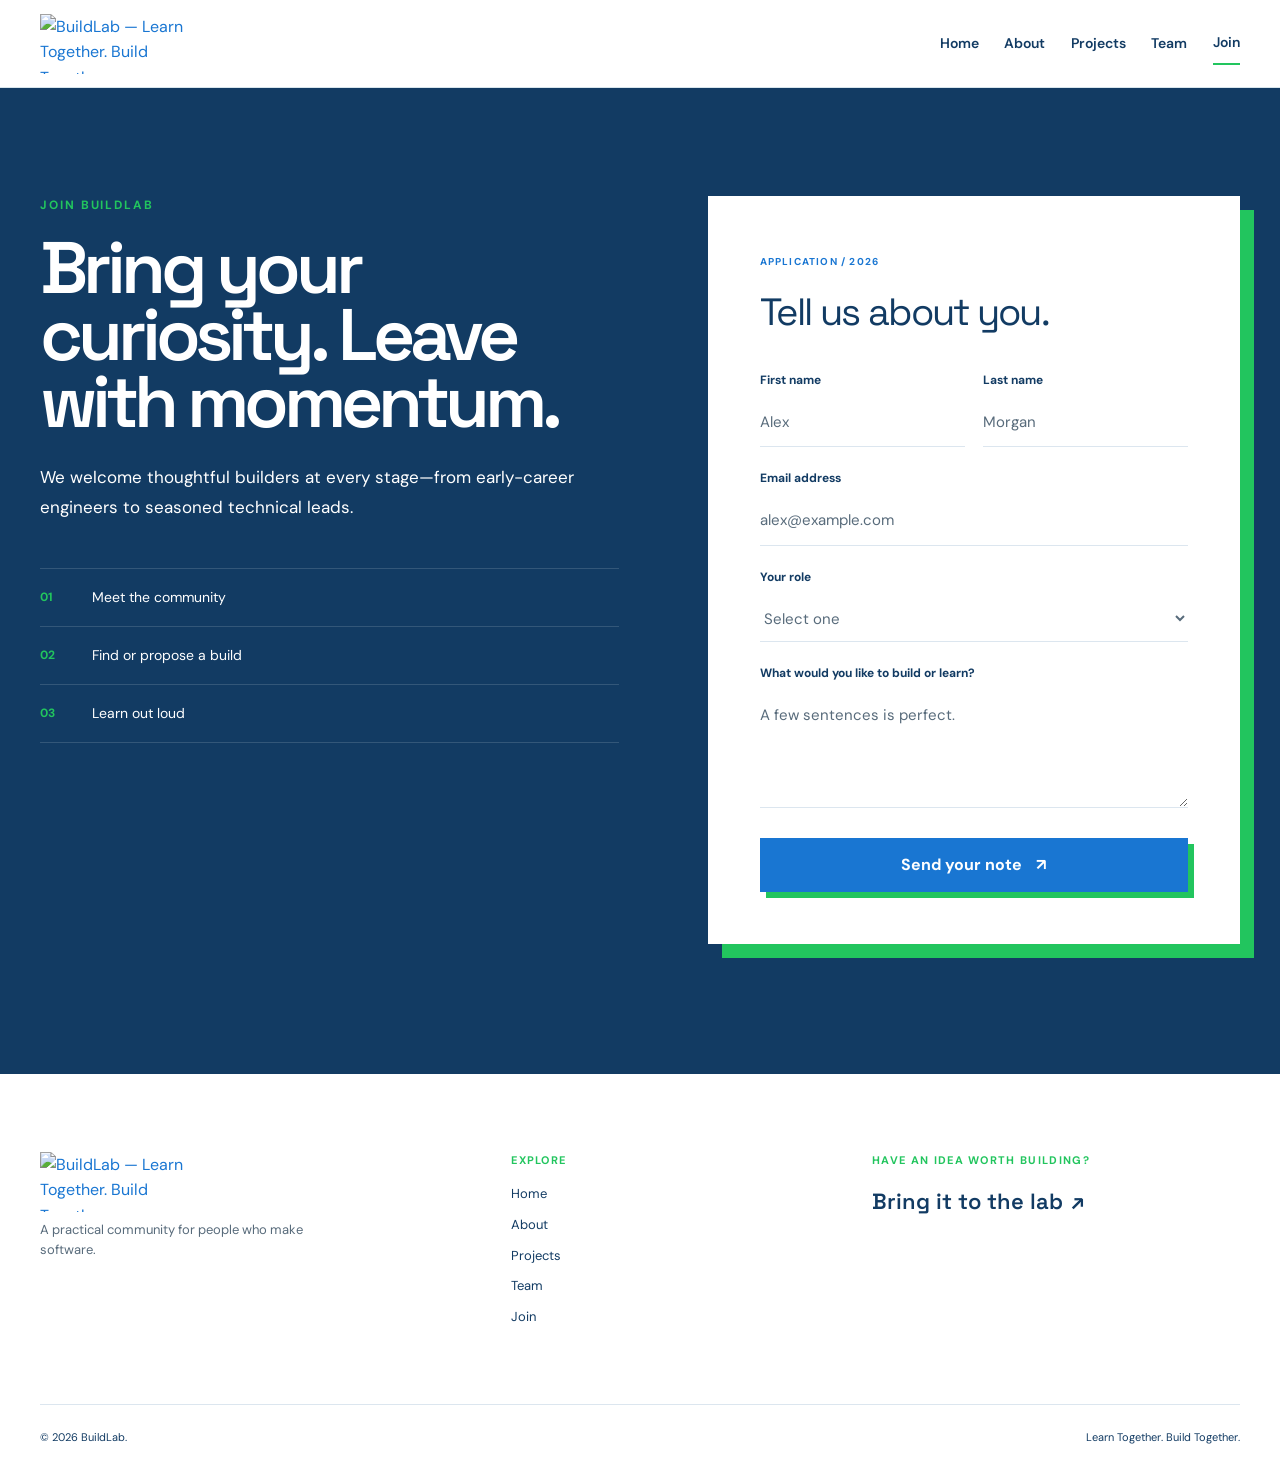
==== commit e9e3536a: "Integrate contributor About and Join pages Preserve About work from commits 914b073 and 2fe76db, and" ====
--- a/join.html
+++ b/join.html
@@ -9,7 +9,9 @@
     <link rel="preconnect" href="https://fonts.gstatic.com" crossorigin>
     <link href="https://fonts.googleapis.com/css2?family=DM+Sans:wght@400;500;600;700&family=Space+Grotesk:wght@400;500;600&display=swap" rel="stylesheet">
     <link rel="stylesheet" href="css/style.css">
+    <link rel="stylesheet" href="css/join-contributor.css">
     <script src="js/script.js" defer></script>
+    <script src="js/join-contributor.js" defer></script>
   </head>
   <body>
     <div class="page-shell join-shell" id="top">
--- a/css/join-contributor.css
+++ b/css/join-contributor.css
@@ -0,0 +1,816 @@
+:root {
+  --color-navy: #123b63;
+  --color-blue: #1976d2;
+  --color-green: #22c55e;
+  --color-white: #ffffff;
+  --color-muted: #586b7b;
+  --color-surface: #f4f8fc;
+  --color-border: #dce6ef;
+
+  color-scheme: light;
+  font-family: system-ui, -apple-system, BlinkMacSystemFont, "Segoe UI", sans-serif;
+  color: var(--color-navy);
+  background-color: var(--color-white);
+}
+
+*,
+*::before,
+*::after {
+  box-sizing: border-box;
+}
+
+body {
+  min-height: 100vh;
+  margin: 0;
+  line-height: 1.6;
+}
+
+a {
+  color: var(--color-blue);
+}
+
+a:focus-visible {
+  outline: 3px solid var(--color-green);
+  outline-offset: 4px;
+}
+
+.page-shell {
+  display: flex;
+  min-height: 100vh;
+  min-height: 100svh;
+  flex-direction: column;
+}
+
+.container {
+  width: min(100% - 3rem, 72rem);
+  margin-inline: auto;
+}
+
+.site-header {
+  display: flex;
+  min-height: 7.5rem;
+  align-items: center;
+  justify-content: space-between;
+  gap: 1.5rem;
+  padding-block: 1rem;
+}
+
+.brand {
+  display: inline-flex;
+  max-width: 11rem;
+}
+
+.brand img {
+  display: block;
+  width: 100%;
+  height: auto;
+}
+
+.status-label {
+  display: inline-flex;
+  align-items: center;
+  gap: 0.6rem;
+  padding: 0.5rem 0.8rem;
+  border: 1px solid var(--color-border);
+  border-radius: 999px;
+  background-color: var(--color-white);
+  color: var(--color-navy);
+  font-size: 0.75rem;
+  font-weight: 700;
+  letter-spacing: 0.08em;
+  text-transform: uppercase;
+}
+
+.status-indicator {
+  width: 0.55rem;
+  height: 0.55rem;
+  flex: 0 0 auto;
+  border-radius: 50%;
+  background-color: var(--color-green);
+}
+
+.main-content {
+  display: grid;
+  flex: 1;
+  align-content: center;
+  padding-block: clamp(2rem, 6vh, 4rem);
+}
+
+.welcome-panel {
+  display: grid;
+  grid-template-columns: minmax(0, 1.2fr) minmax(15rem, 0.8fr);
+  align-items: center;
+  gap: clamp(2rem, 7vw, 6rem);
+  padding: clamp(2rem, 6vw, 5rem);
+  border: 1px solid var(--color-border);
+  border-radius: 1.25rem;
+  background-color: var(--color-surface);
+}
+
+.welcome-copy {
+  max-width: 40rem;
+}
+
+.eyebrow {
+  margin: 0 0 1rem;
+  color: var(--color-blue);
+  font-size: 0.8rem;
+  font-weight: 700;
+  letter-spacing: 0.14em;
+  text-transform: uppercase;
+}
+
+.welcome-copy h1 {
+  margin: 0 0 0.4rem;
+  font-size: clamp(1.75rem, 3vw, 2.25rem);
+  letter-spacing: -0.03em;
+  line-height: 1.15;
+}
+
+.welcome-title {
+  max-width: 15ch;
+  margin: 0 0 1.25rem;
+  color: var(--color-navy);
+  font-size: clamp(2.5rem, 5.4vw, 4.5rem);
+  letter-spacing: -0.045em;
+  line-height: 1.06;
+}
+
+h1 {
+  max-width: 15ch;
+  margin: 0 0 1.25rem;
+  color: var(--color-navy);
+  font-size: clamp(2.5rem, 5.4vw, 4.5rem);
+  letter-spacing: -0.045em;
+  line-height: 1.06;
+}
+
+.welcome-message {
+  max-width: 58ch;
+  margin: 0;
+  color: var(--color-muted);
+  font-size: clamp(1rem, 1.5vw, 1.15rem);
+}
+
+.approval-note {
+  display: inline-flex;
+  align-items: center;
+  gap: 0.65rem;
+  margin: 1.75rem 0 0;
+  color: var(--color-navy);
+  font-size: 0.9rem;
+  font-weight: 600;
+}
+
+.approval-note::before {
+  width: 1.5rem;
+  height: 2px;
+  background-color: var(--color-green);
+  content: "";
+}
+
+.welcome-visual {
+  display: grid;
+  min-height: 17rem;
+  grid-template-columns: repeat(6, 1fr);
+  grid-template-rows: repeat(6, 1fr);
+  align-items: center;
+  justify-items: center;
+  padding: 1.5rem;
+  border: 1px solid var(--color-border);
+  border-radius: 1rem;
+  background-color: var(--color-white);
+}
+
+.visual-mark {
+  width: clamp(2.5rem, 5vw, 4.25rem);
+  aspect-ratio: 1;
+  border-radius: 0.8rem;
+}
+
+.visual-mark-blue {
+  grid-area: 2 / 2 / 4 / 4;
+  background-color: var(--color-blue);
+}
+
+.visual-mark-green {
+  grid-area: 2 / 4 / 4 / 6;
+  background-color: var(--color-green);
+}
+
+.visual-mark-navy {
+  grid-area: 3 / 3 / 5 / 5;
+  border: 0.5rem solid var(--color-white);
+  background-color: var(--color-navy);
+}
+
+.visual-caption {
+  display: flex;
+  grid-area: 5 / 1 / 7 / 7;
+  align-items: center;
+  justify-content: center;
+  gap: 0.6rem;
+  color: var(--color-muted);
+  font-size: 0.72rem;
+  font-weight: 600;
+  text-align: center;
+}
+
+.caption-line {
+  width: clamp(1rem, 3vw, 2rem);
+  height: 2px;
+  flex: 0 0 auto;
+  background-color: var(--color-green);
+}
+
+.site-footer {
+  padding-block: 1.5rem 2rem;
+  border-top: 1px solid var(--color-border);
+  color: var(--color-muted);
+  font-size: 0.875rem;
+  text-align: center;
+}
+
+.site-footer p {
+  margin: 0;
+}
+
+.placeholder-content {
+  width: min(100%, 48rem);
+  justify-self: center;
+  padding: clamp(2rem, 6vw, 4rem);
+  border: 1px solid var(--color-border);
+  border-radius: 1.25rem;
+  background-color: var(--color-surface);
+}
+
+.placeholder-content h1 {
+  font-size: clamp(2.25rem, 5vw, 3.5rem);
+}
+
+.placeholder-content p:last-child {
+  margin: 0;
+  color: var(--color-muted);
+  font-size: 1.05rem;
+}
+
+@media (max-width: 48rem) {
+  .welcome-panel {
+    grid-template-columns: 1fr;
+  }
+
+  .welcome-visual {
+    min-height: 14rem;
+  }
+
+}
+
+@media (max-width: 36rem) {
+  .container {
+    width: min(100% - 2rem, 72rem);
+  }
+
+  .site-header {
+    min-height: 6.25rem;
+    align-items: center;
+  }
+
+  .brand {
+    max-width: 8.5rem;
+  }
+
+  .status-label {
+    gap: 0.45rem;
+    padding: 0.45rem 0.6rem;
+    font-size: 0.65rem;
+    letter-spacing: 0.05em;
+  }
+
+  .main-content {
+    padding-block: 1.5rem 2.5rem;
+  }
+
+  .welcome-panel {
+    gap: 2rem;
+    padding: 1.5rem;
+    border-radius: 1rem;
+  }
+
+  .welcome-visual {
+    min-height: 12rem;
+    padding: 1rem;
+  }
+
+  .visual-caption {
+    flex-wrap: wrap;
+    font-size: 0.68rem;
+  }
+
+  .placeholder-content {
+    padding: 1.5rem;
+  }
+
+}
+
+.join-shell {
+  color: var(--color-navy);
+  font-family: "DM Sans", system-ui, sans-serif;
+}
+
+.join-width {
+  width: min(100% - 3rem, 75rem);
+  margin-inline: auto;
+}
+
+.join-header {
+  position: relative;
+  z-index: 2;
+  background-color: var(--color-white);
+}
+
+.join-header-inner {
+  display: flex;
+  min-height: 5.4375rem;
+  align-items: center;
+  justify-content: space-between;
+  gap: 2rem;
+}
+
+.join-brand {
+  display: inline-flex;
+  flex: 0 0 auto;
+  width: 9.5rem;
+  height: 3.75rem;
+}
+
+.join-brand img {
+  display: block;
+  width: 100%;
+  height: 100%;
+  object-fit: cover;
+  object-position: center;
+}
+
+.join-nav {
+  display: flex;
+  align-items: center;
+  gap: clamp(1rem, 2vw, 1.75rem);
+}
+
+.join-nav a,
+.join-footer-explore a {
+  color: var(--color-navy);
+  font-size: 0.875rem;
+  font-weight: 600;
+  text-decoration: none;
+}
+
+.join-nav a {
+  padding-block: 0.6rem;
+}
+
+.join-nav a[aria-current="page"] {
+  border-bottom: 2px solid var(--color-green);
+}
+
+.join-nav a:hover,
+.join-footer-explore a:hover {
+  color: var(--color-blue);
+}
+
+.join-menu-toggle {
+  display: none;
+}
+
+.join-main {
+  flex: 1 0 auto;
+}
+
+.join-page {
+  padding-block: 6.75rem 8.125rem;
+  background-color: var(--color-navy);
+}
+
+.join-grid {
+  display: grid;
+  grid-template-columns: minmax(0, 1.087fr) minmax(0, 1fr);
+  align-items: center;
+  gap: clamp(3rem, 6.95vw, 6.25rem);
+}
+
+.join-copy {
+  align-self: start;
+  color: var(--color-white);
+}
+
+.join-eyebrow,
+.application-heading > p {
+  margin: 0;
+  font-size: 0.75rem;
+  font-weight: 700;
+  line-height: 1.5;
+  letter-spacing: 0.16em;
+  text-transform: uppercase;
+}
+
+.join-eyebrow {
+  margin-bottom: 1.25rem;
+  color: var(--color-green);
+}
+
+.join-copy h1 {
+  margin: 0;
+  color: var(--color-white);
+  font-family: "Space Grotesk", "DM Sans", sans-serif;
+  font-size: clamp(3.25rem, 5.7vw, 5.125rem);
+  font-weight: 600;
+  letter-spacing: -0.07em;
+  line-height: 0.92;
+}
+
+.join-intro {
+  max-width: 35rem;
+  margin: 1.75rem 0 0;
+  color: var(--color-white);
+  font-size: 1.0625rem;
+  line-height: 1.75;
+}
+
+.join-steps {
+  margin: 2.8125rem 0 0;
+  padding: 0;
+  list-style: none;
+}
+
+.join-steps li {
+  display: grid;
+  grid-template-columns: 3.25rem 1fr;
+  align-items: center;
+  gap: 0;
+  min-height: 3.625rem;
+  padding-block: 1.125rem;
+  border-top: 1px solid rgb(255 255 255 / 14%);
+}
+
+.join-steps li:last-child {
+  border-bottom: 1px solid rgb(255 255 255 / 14%);
+}
+
+.join-steps li > span {
+  color: var(--color-green);
+  font-size: 0.75rem;
+  font-weight: 700;
+}
+
+.join-steps p {
+  margin: 0;
+  color: var(--color-white);
+  font-size: 0.875rem;
+  line-height: 1.5;
+}
+
+.join-card {
+  padding: 3.25rem;
+  background-color: var(--color-white);
+  box-shadow: 14px 14px 0 var(--color-green);
+}
+
+.application-form {
+  display: grid;
+  gap: 1.375rem;
+  margin: 0;
+}
+
+.application-heading {
+  margin-bottom: 0.5rem;
+  padding-top: 0.45rem;
+}
+
+.application-heading > p {
+  margin-bottom: 0.9375rem;
+  color: var(--color-blue);
+  font-size: 0.625rem;
+  letter-spacing: 0.12em;
+  line-height: 1.333;
+}
+
+.application-heading h2 {
+  margin: 0;
+  color: var(--color-navy);
+  font-family: "Space Grotesk", "DM Sans", sans-serif;
+  font-size: 2.375rem;
+  font-weight: 400;
+  letter-spacing: -0.045em;
+  line-height: 1.5;
+}
+
+.application-name-row {
+  display: grid;
+  grid-template-columns: repeat(2, minmax(0, 1fr));
+  gap: 1.125rem;
+}
+
+.application-field {
+  display: grid;
+  min-width: 0;
+  gap: 0.5625rem;
+}
+
+.application-field label {
+  color: var(--color-navy);
+  font-size: 0.75rem;
+  font-weight: 700;
+  line-height: 1.5;
+}
+
+.application-field input,
+.application-field select,
+.application-field textarea {
+  width: 100%;
+  min-width: 0;
+  padding: 0.8125rem 0;
+  border: 0;
+  border-bottom: 1px solid var(--color-border);
+  border-radius: 0;
+  background-color: transparent;
+  color: var(--color-navy);
+  font: inherit;
+  font-size: 0.9375rem;
+  line-height: 1.5;
+}
+
+.application-field select {
+  height: 2.9375rem;
+  min-height: 2.9375rem;
+  cursor: pointer;
+}
+
+.application-field textarea {
+  min-height: 7.3125rem;
+  resize: vertical;
+}
+
+.application-field input::placeholder,
+.application-field textarea::placeholder {
+  color: var(--color-muted);
+  opacity: 1;
+}
+
+.application-field select:invalid {
+  color: var(--color-muted);
+}
+
+.application-field input:focus-visible,
+.application-field select:focus-visible,
+.application-field textarea:focus-visible,
+.application-submit:focus-visible,
+.join-menu-toggle:focus-visible {
+  outline: 3px solid var(--color-green);
+  outline-offset: 3px;
+}
+
+.application-submit {
+  display: flex;
+  min-height: 3.375rem;
+  align-items: center;
+  justify-content: center;
+  gap: 0.875rem;
+  padding: 0 1.5rem;
+  border: 1px solid var(--color-blue);
+  border-radius: 0;
+  margin-top: 0.5rem;
+  background-color: var(--color-blue);
+  box-shadow: 6px 6px 0 var(--color-green);
+  color: var(--color-white);
+  cursor: pointer;
+  font: inherit;
+  font-size: 1rem;
+  font-weight: 700;
+  transition: background-color 150ms ease, box-shadow 150ms ease;
+}
+
+.application-submit:hover {
+  background-color: var(--color-navy);
+  box-shadow: 6px 6px 0 var(--color-green);
+}
+
+.application-feedback {
+  margin: 0;
+  color: var(--color-navy);
+  font-size: 0.8125rem;
+  line-height: 1.5;
+}
+
+.application-feedback:empty {
+  display: none;
+}
+
+.join-footer {
+  padding-block: 4.875rem 1.75rem;
+  background-color: var(--color-white);
+}
+
+.join-footer-main {
+  display: grid;
+  grid-template-columns: 1.15fr 0.85fr 1fr;
+  gap: 3rem;
+  padding-bottom: 4.75rem;
+}
+
+.join-footer-brand .join-brand {
+  margin-bottom: 0.5rem;
+}
+
+.join-footer-brand p,
+.join-footer-cta > p {
+  margin: 0;
+  color: var(--color-muted);
+  font-size: 0.8125rem;
+  line-height: 1.6;
+}
+
+.join-footer-brand p {
+  max-width: 18rem;
+}
+
+.join-footer-explore h2,
+.join-footer-cta > p {
+  margin: 0 0 1rem;
+  color: var(--color-green);
+  font-size: 0.6875rem;
+  font-weight: 700;
+  letter-spacing: 0.12em;
+  line-height: 1.5;
+  text-transform: uppercase;
+}
+
+.join-footer-explore nav {
+  display: grid;
+  justify-items: start;
+  gap: 0.625rem;
+}
+
+.join-footer-explore a {
+  font-size: 0.8125rem;
+  font-weight: 400;
+}
+
+.join-footer-cta > p {
+  color: var(--color-green);
+}
+
+.join-footer-cta > a {
+  display: inline-flex;
+  align-items: center;
+  gap: 0.5rem;
+  color: var(--color-navy);
+  font-family: "Space Grotesk", "DM Sans", sans-serif;
+  font-size: 1.375rem;
+  font-weight: 600;
+  text-decoration: none;
+}
+
+.join-footer-cta > a:hover {
+  color: var(--color-blue);
+}
+
+.join-footer-bottom {
+  display: flex;
+  align-items: center;
+  justify-content: space-between;
+  gap: 1rem;
+  padding-top: 1.5rem;
+  border-top: 1px solid var(--color-border);
+}
+
+.join-footer-bottom p {
+  margin: 0;
+  color: var(--color-navy);
+  font-size: 0.6875rem;
+}
+
+@media (max-width: 56rem) {
+  .join-width {
+    width: min(100% - 2.5rem, 75rem);
+  }
+
+  .join-header-inner {
+    min-height: 4.8125rem;
+  }
+
+  .join-brand {
+    width: 8.625rem;
+    height: 3.5rem;
+  }
+
+  .join-nav {
+    position: absolute;
+    top: 100%;
+    right: 1.25rem;
+    left: 1.25rem;
+    display: none;
+    align-items: stretch;
+    flex-direction: column;
+    gap: 0;
+    padding: 0.5rem 1rem;
+    border-top: 1px solid var(--color-border);
+    background-color: var(--color-white);
+    box-shadow: 0 0.75rem 1rem rgb(18 59 99 / 10%);
+  }
+
+  .join-nav.is-open {
+    display: flex;
+  }
+
+  .join-nav a {
+    padding-block: 0.75rem;
+  }
+
+  .join-menu-toggle {
+    display: grid;
+    width: 2.625rem;
+    height: 2.625rem;
+    align-content: center;
+    justify-items: center;
+    gap: 0.4375rem;
+    border: 1px solid var(--color-navy);
+    border-radius: 0;
+    background-color: var(--color-white);
+    cursor: pointer;
+  }
+
+  .join-menu-toggle span {
+    width: 1.375rem;
+    height: 1px;
+    background-color: var(--color-navy);
+  }
+
+  .join-grid {
+    grid-template-columns: 1fr;
+    gap: 4.5rem;
+  }
+
+  .join-card {
+    padding: 3.25rem;
+  }
+
+  .join-footer-main {
+    grid-template-columns: 1fr 1fr;
+    row-gap: 2.75rem;
+  }
+}
+
+@media (max-width: 36rem) {
+  .join-width {
+    width: min(100% - 2rem, 75rem);
+  }
+
+  .join-grid {
+    gap: 4.5rem;
+  }
+
+  .join-page {
+    padding-block: 4.75rem 6rem;
+  }
+
+  .join-copy h1 {
+    font-size: 3.25rem;
+  }
+
+  .join-intro {
+    margin-top: 1.5rem;
+  }
+
+  .join-steps {
+    margin-top: 3.0625rem;
+  }
+
+  .join-steps li {
+    grid-template-columns: 3.25rem 1fr;
+  }
+
+  .join-card {
+    padding: 2.125rem 1.375rem;
+    box-shadow: 8px 8px 0 var(--color-green);
+  }
+
+  .application-name-row {
+    grid-template-columns: 1fr;
+  }
+
+  .join-footer {
+    padding-top: 3.875rem;
+  }
+
+  .join-footer-main {
+    grid-template-columns: 1fr;
+    gap: 2.75rem;
+    padding-bottom: 4.75rem;
+  }
+
+  .join-footer-bottom {
+    align-items: flex-start;
+    flex-direction: column;
+    gap: 0.625rem;
+  }
+}
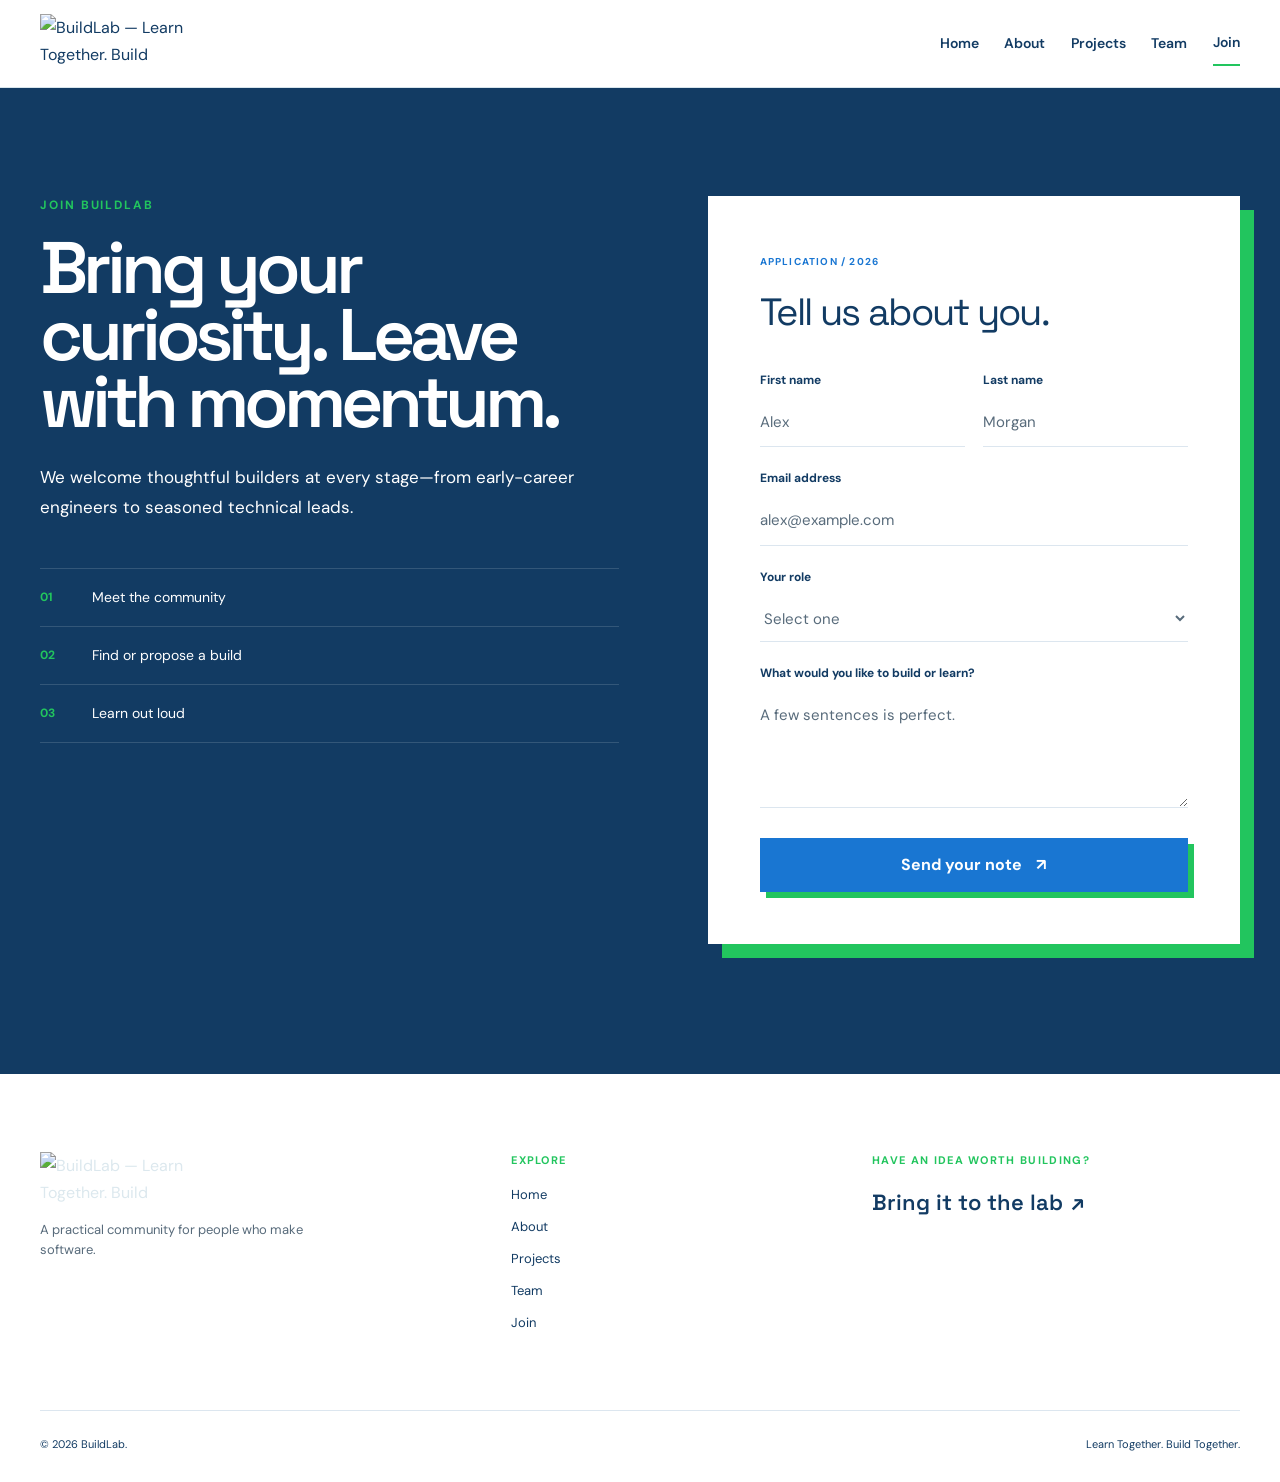
==== commit 3990af58: "Merge community main and resolve page ownership conflicts" ====
--- a/join.html
+++ b/join.html
@@ -9,9 +9,7 @@
     <link rel="preconnect" href="https://fonts.gstatic.com" crossorigin>
     <link href="https://fonts.googleapis.com/css2?family=DM+Sans:wght@400;500;600;700&family=Space+Grotesk:wght@400;500;600&display=swap" rel="stylesheet">
     <link rel="stylesheet" href="css/style.css">
-    <link rel="stylesheet" href="css/join-contributor.css">
     <script src="js/script.js" defer></script>
-    <script src="js/join-contributor.js" defer></script>
   </head>
   <body>
     <div class="page-shell join-shell" id="top">
--- a/css/style.css
+++ b/css/style.css
@@ -1,4 +1,4 @@
-    :root {
+:root {
       --navy: #073B5C;
       --navy-dark: #052D46;
       --blue: #087CC5;
@@ -1128,3 +1128,66 @@
         transition: none !important;
       }
     }
+
+/* =========================================================
+   DEVELOPMENT PLACEHOLDER
+   Used only until an assigned teammate replaces a page body.
+========================================================= */
+
+.development-placeholder {
+    position: relative;
+    min-height: 480px;
+    display: flex;
+    flex-direction: column;
+    justify-content: center;
+    padding: clamp(34px, 7vw, 90px);
+    overflow: hidden;
+    border: 1px solid var(--bl-navy);
+    background: var(--bl-white);
+}
+
+.development-placeholder::before {
+    content: "";
+    position: absolute;
+    top: 0;
+    right: 0;
+    width: 34%;
+    height: 100%;
+    border-left: 1px solid var(--bl-green);
+    background:
+        linear-gradient(90deg, transparent 49.8%, var(--bl-green) 50%, transparent 50.2%),
+        linear-gradient(0deg, transparent 49.8%, var(--bl-green) 50%, transparent 50.2%),
+        var(--bl-navy);
+}
+
+.development-placeholder > * {
+    position: relative;
+    z-index: 1;
+    max-width: 650px;
+}
+
+.development-placeholder__code {
+    margin: 0 0 22px;
+    color: var(--bl-green);
+    font-size: 11px;
+    font-weight: 700;
+    letter-spacing: .15em;
+}
+
+.development-placeholder h1 {
+    margin: 0;
+    font-size: clamp(46px, 6vw, 72px);
+    line-height: 1.05;
+    letter-spacing: -.055em;
+}
+
+.development-placeholder > p:not(.bl-kicker):not(.development-placeholder__code) {
+    max-width: 590px;
+    margin: 26px 0;
+    color: #315f7e;
+}
+
+@media (max-width: 760px) {
+    .development-placeholder { min-height: 520px; padding-bottom: 180px; }
+    .development-placeholder::before { top: auto; bottom: 0; width: 100%; height: 140px; border-top: 1px solid var(--bl-green); border-left: 0; }
+}
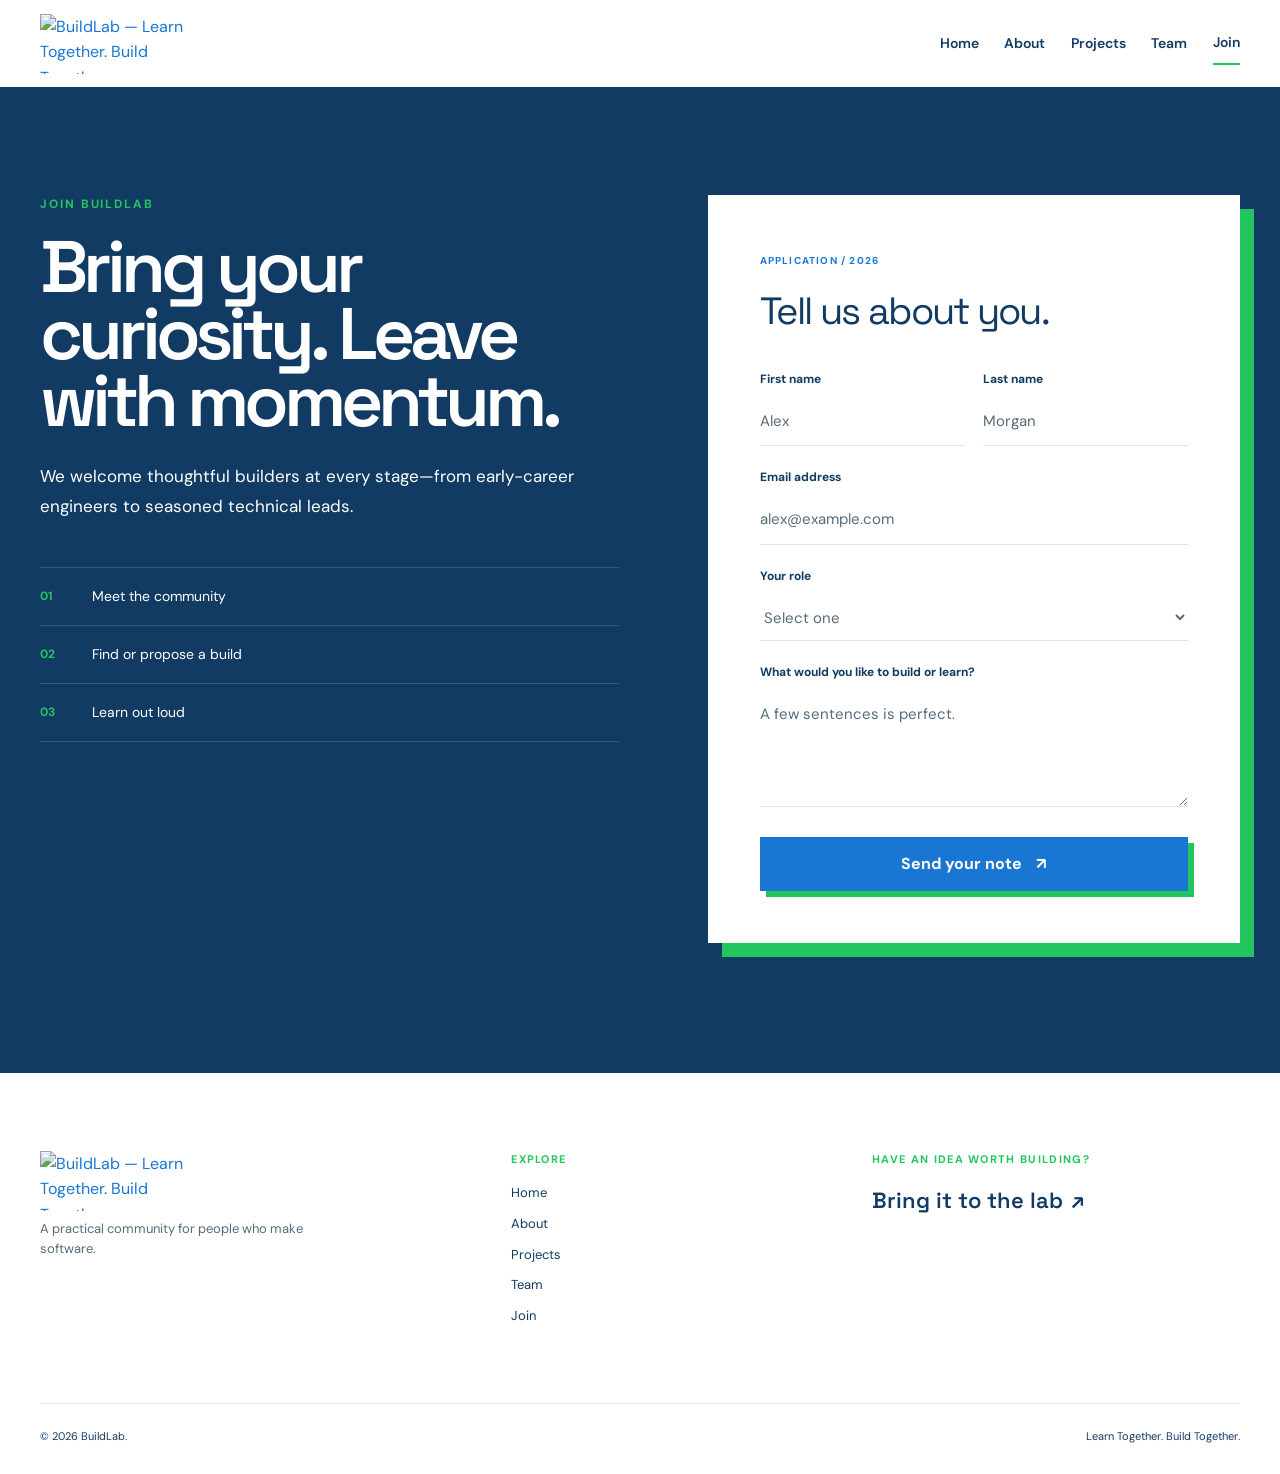
==== commit f8cbd5ca: "Fix: restore bl-* design system to style.css and isolate Join page assets - Rebuild css/style.css to" ====
--- a/join.html
+++ b/join.html
@@ -9,7 +9,9 @@
     <link rel="preconnect" href="https://fonts.gstatic.com" crossorigin>
     <link href="https://fonts.googleapis.com/css2?family=DM+Sans:wght@400;500;600;700&family=Space+Grotesk:wght@400;500;600&display=swap" rel="stylesheet">
     <link rel="stylesheet" href="css/style.css">
+    <link rel="stylesheet" href="css/join-contributor.css">
     <script src="js/script.js" defer></script>
+    <script src="js/join-contributor.js" defer></script>
   </head>
   <body>
     <div class="page-shell join-shell" id="top">
--- a/css/style.css
+++ b/css/style.css
@@ -1,1133 +1,1592 @@
+/* =========================
+   1. RESET AND VARIABLES
+========================= */
+
 :root {
-      --navy: #073B5C;
-      --navy-dark: #052D46;
-      --blue: #087CC5;
-      --green: #00C878;
-      --white: #FFFFFF;
-      --ink: #36566A;
-      --light: #F3F8FB;
-      --line: #D8E5EC;
-      --container: 1120px;
-      --color-navy: #123b63;
-      --color-blue: #1976d2;
-      --color-green: #22c55e;
-      --color-white: #ffffff;
-      --color-muted: #586b7b;
-      --color-surface: #f4f8fc;
-      --color-border: #dce6ef;
-      color-scheme: light;
-    }
-
-    * {
-      margin: 0;
-      padding: 0;
-      box-sizing: border-box;
-      scroll-behavior: smooth;
-    }
-
-    body {
-      font-family: Arial, Helvetica, sans-serif;
-      color: var(--ink);
-      background: var(--white);
-      line-height: 1.7;
-    }
-
-    .page-shell {
-      display: flex;
-      min-height: 100vh;
-      min-height: 100svh;
-      flex-direction: column;
-    }
-
-    a {
-      text-decoration: none;
-      color: inherit;
-    }
-
-    a:focus-visible {
-      outline: 3px solid var(--color-green);
-      outline-offset: 4px;
-    }
-
-    button,
-    input,
-    textarea {
-      font: inherit;
-    }
-
-    button,
-    a {
-      -webkit-tap-highlight-color: transparent;
-    }
-
-    .container {
-      width: min(92%, var(--container));
-      margin: auto;
-    }
-
-    section {
-      padding: 85px 0;
-      scroll-margin-top: 85px;
-    }
-
-    .eyebrow {
-      color: var(--blue);
-      font-size: 0.78rem;
-      font-weight: 800;
-      letter-spacing: 2px;
-      text-transform: uppercase;
-      margin-bottom: 12px;
-    }
-
-    h1, h2, h3 {
-      color: var(--navy);
-      line-height: 1.2;
-    }
-
-    h2 {
-      font-size: clamp(1.9rem, 4vw, 2.7rem);
-      margin-bottom: 18px;
-    }
-
-    .section-heading {
-      max-width: 680px;
-      margin-bottom: 38px;
-    }
-
-    .section-heading p {
-      margin-top: 12px;
-    }
-
-    .btn {
-      display: inline-flex;
-      align-items: center;
-      justify-content: center;
-      gap: 8px;
-      border: 2px solid transparent;
-      border-radius: 7px;
-      padding: 12px 21px;
-      font-weight: 700;
-      cursor: pointer;
-      transition: 0.25s ease;
-    }
-
-    .btn-primary {
-      background: var(--green);
-      color: var(--navy-dark);
-    }
-
-    .btn-primary:hover {
-      background: #00E08A;
-      transform: translateY(-2px);
-    }
-
-    .btn-secondary {
-      border-color: rgba(255,255,255,0.7);
-      color: var(--white);
-      background: transparent;
-    }
-
-    .btn-secondary:hover {
-      background: var(--white);
-      color: var(--navy);
-    }
-
-    /* NAVIGATION */
-
-    header {
-      position: sticky;
-      top: 0;
-      z-index: 1000;
-      background: var(--white);
-      border-bottom: 1px solid var(--line);
-    }
-
+    --bg: #F3F7FC;
+    --surface: #FFFFFF;
+    --purple: #2378CC;
+    --violet: #155E9B;
+    --blue: #2378CC;
+    --pink: #22C55E;
+    --text: #153B5C;
+    --muted: #637789;
+    --border: rgba(21, 59, 92, 0.16);
+}
+
+* {
+    margin: 0;
+    padding: 0;
+    box-sizing: border-box;
+}
+
+html {
+    scroll-behavior: smooth;
+}
+
+body {
+    background: var(--bg);
+    color: var(--text);
+    font-family: Arial, sans-serif;
+    overflow-x: hidden;
+}
+
+a {
+    color: inherit;
+    text-decoration: none;
+}
+
+button,
+a {
+    -webkit-tap-highlight-color: transparent;
+}
+
+/* =========================
+   2. NAVIGATION
+========================= */
+
+.navbar {
+    width: 100%;
+    min-height: 82px;
+    padding: 20px 7%;
+    display: flex;
+    align-items: center;
+    justify-content: space-between;
+    gap: 25px;
+    position: relative;
+    z-index: 10;
+    border-bottom: 1px solid rgba(21, 59, 92, 0.10);
+}
+
+.logo {
+    display: flex;
+    align-items: center;
+    gap: 9px;
+    font-size: 23px;
+    font-weight: 700;
+    letter-spacing: -1px;
+}
+
+.logo-symbol {
+    color: var(--purple);
+    font-size: 32px;
+    text-shadow: 0 0 20px rgba(35, 120, 204, 0.25);
+}
+
+.nav-links {
+    display: flex;
+    align-items: center;
+    gap: 30px;
+}
+
+.nav-links a {
+    color: var(--muted);
+    font-size: 13px;
+    transition: color 0.3s ease;
+}
+
+.nav-links a:hover,
+.nav-links a.active {
+    color: var(--blue);
+}
+
+.nav-links a.active {
+    border-bottom: 2px solid var(--pink);
+    padding-bottom: 7px;
+}
+
+.nav-cta {
+    border: 1px solid var(--purple);
+    padding: 11px 20px;
+    border-radius: 30px;
+    font-size: 12px;
+    transition: 0.3s ease;
+}
+
+.nav-cta:hover {
+    background: var(--purple);
+    color: #FFFFFF;
+    box-shadow: 0 0 25px rgba(35, 120, 204, 0.2);
+}
+
+/* =========================
+   3. HERO LAYOUT
+========================= */
+
+.hero {
+    min-height: 620px;
+    position: relative;
+    isolation: isolate;
+    display: grid;
+    grid-template-columns: 1fr 1fr;
+    align-items: center;
+    padding: 65px 7%;
+    gap: 30px;
+    overflow: hidden;
+}
+
+.hero::before {
+    content: "";
+    position: absolute;
+    inset: 0;
+    z-index: -2;
+    background:
+        radial-gradient(
+            ellipse at 75% 45%,
+            rgba(35, 120, 204, 0.12),
+            transparent 45%
+        ),
+        radial-gradient(
+            ellipse at 10% 80%,
+            rgba(34, 197, 94, 0.08),
+            transparent 40%
+        );
+}
+
+.hero-content {
+    position: relative;
+    z-index: 2;
+    max-width: 560px;
+}
+
+.eyebrow {
+    color: #2378CC;
+    font-size: 10px;
+    letter-spacing: 3px;
+    font-weight: bold;
+    margin-bottom: 27px;
+    display: flex;
+    align-items: center;
+    gap: 10px;
+}
+
+.status-dot {
+    width: 7px;
+    height: 7px;
+    border-radius: 50%;
+    background: #22C55E;
+    box-shadow: 0 0 14px rgba(34, 197, 94, 0.4);
+    animation: pulse 2s infinite;
+}
+
+.hero h1 {
+    font-size: clamp(42px, 5vw, 67px);
+    line-height: 1.08;
+    letter-spacing: -3px;
+    font-weight: 700;
+    color: #153B5C;
+}
+
+.hero h1 span {
+    background: linear-gradient(
+        100deg,
+        #2378CC,
+        #155E9B,
+        #22C55E
+    );
+    -webkit-background-clip: text;
+    background-clip: text;
+    color: transparent;
+}
+
+.hero-description {
+    color: var(--muted);
+    font-size: 15px;
+    line-height: 1.9;
+    margin-top: 25px;
+    max-width: 450px;
+}
+
+.hero-actions {
+    display: flex;
+    align-items: center;
+    flex-wrap: wrap;
+    gap: 22px;
+    margin-top: 30px;
+}
+
+.primary-btn {
+    display: inline-flex;
+    gap: 20px;
+    align-items: center;
+    background: linear-gradient(
+        100deg,
+        var(--violet),
+        var(--purple)
+    );
+    color: #FFFFFF;
+    border-radius: 30px;
+    padding: 15px 22px;
+    font-size: 12px;
+    font-weight: bold;
+    box-shadow: 0 0 30px rgba(35, 120, 204, 0.15);
+    transition: transform 0.3s, box-shadow 0.3s;
+}
+
+.primary-btn:hover {
+    transform: translateY(-3px);
+    box-shadow: 0 0 35px rgba(34, 197, 94, 0.22);
+}
+
+.secondary-btn {
+    display: flex;
+    align-items: center;
+    gap: 10px;
+    font-size: 12px;
+    color: #425C72;
+}
+
+.play-icon {
+    display: grid;
+    place-items: center;
+    width: 36px;
+    height: 36px;
+    border: 1px solid rgba(21, 59, 92, 0.3);
+    border-radius: 50%;
+    font-size: 10px;
+    transition: 0.3s;
+}
+
+.secondary-btn:hover .play-icon {
+    border-color: var(--pink);
+    color: var(--pink);
+}
+
+.hero-note {
+    display: flex;
+    align-items: center;
+    gap: 12px;
+    color: #637789;
+    font-size: 9px;
+    letter-spacing: 2px;
+    margin-top: 48px;
+}
+
+.note-line {
+    width: 32px;
+    height: 1px;
+    background: var(--pink);
+}
+
+/* =========================
+   4. ABSTRACT UNIVERSE
+========================= */
+
+.universe {
+    position: relative;
+    width: 100%;
+    max-width: 550px;
+    height: 450px;
+    justify-self: center;
+    perspective: 900px;
+}
+
+.portal {
+    position: absolute;
+    width: 220px;
+    height: 320px;
+    left: 50%;
+    top: 48%;
+    transform: translate(-50%, -50%) rotate(-7deg);
+    border: 2px solid rgba(35, 120, 204, 0.65);
+    border-radius: 50% 50% 15% 15%;
+    padding: 10px;
+    background: linear-gradient(
+        145deg,
+        rgba(35, 120, 204, 0.15),
+        rgba(34, 197, 94, 0.04)
+    );
+    box-shadow:
+        0 0 20px rgba(35, 120, 204, 0.18),
+        0 0 70px rgba(21, 94, 155, 0.12),
+        inset 0 0 35px rgba(35, 120, 204, 0.08);
+    animation: portal-float 5s ease-in-out infinite;
+}
+
+.portal-inner {
+    width: 100%;
+    height: 100%;
+    display: grid;
+    place-items: center;
+    border: 1px solid rgba(35, 120, 204, 0.4);
+    border-radius: inherit;
+    background:
+        radial-gradient(
+            ellipse at center,
+            rgba(35, 120, 204, 0.22),
+            rgba(34, 197, 94, 0.08) 45%,
+            transparent 75%
+        );
+    box-shadow: inset 0 0 45px rgba(35, 120, 204, 0.12);
+}
+
+.portal-symbol {
+    font-size: 85px;
+    color: #2378CC;
+    text-shadow:
+        0 0 15px rgba(35, 120, 204, 0.4),
+        0 0 45px rgba(34, 197, 94, 0.2);
+    animation: symbol-spin 18s linear infinite;
+}
+
+.orbit {
+    position: absolute;
+    left: 50%;
+    top: 48%;
+    border: 1px solid rgba(35, 120, 204, 0.4);
+    border-radius: 50%;
+    transform: translate(-50%, -50%) rotate(-25deg);
+}
+
+.orbit-one {
+    width: 390px;
+    height: 130px;
+    box-shadow: 0 0 15px rgba(35, 120, 204, 0.08);
+}
+
+.orbit-two {
+    width: 450px;
+    height: 200px;
+    transform: translate(-50%, -50%) rotate(45deg);
+    border-color: rgba(34, 197, 94, 0.35);
+}
+
+.planet {
+    position: absolute;
+    border-radius: 50%;
+}
+
+.planet-one {
+    width: 52px;
+    height: 52px;
+    left: 12%;
+    top: 20%;
+    background: radial-gradient(
+        circle at 30% 30%,
+        #93C5FD,
+        #2378CC 40%,
+        #155E9B 75%
+    );
+    box-shadow: 0 0 25px rgba(35, 120, 204, 0.2);
+    animation: planet-float 6s ease-in-out infinite;
+}
+
+.planet-two {
+    width: 23px;
+    height: 23px;
+    right: 12%;
+    bottom: 22%;
+    background: radial-gradient(circle at 30% 30%, #86EFAC, #22C55E);
+    box-shadow: 0 0 22px rgba(34, 197, 94, 0.25);
+    animation: planet-float 4s ease-in-out infinite reverse;
+}
+
+/* Floating interface cards */
+
+.floating-card {
+    position: absolute;
+    z-index: 3;
+    border: 1px solid var(--border);
+    border-radius: 14px;
+    background: rgba(255, 255, 255, 0.92);
+    backdrop-filter: blur(15px);
+    box-shadow: 0 15px 40px rgba(21, 59, 92, 0.08);
+}
+
+.code-card {
+    top: 16%;
+    left: 0;
+    padding: 18px;
+    display: flex;
+    flex-direction: column;
+    gap: 10px;
+    transform: rotate(-6deg);
+    animation: card-float 5s ease-in-out infinite;
+}
+
+.card-label {
+    color: #637789;
+    font-size: 8px;
+    letter-spacing: 2px;
+    margin-bottom: 5px;
+}
+
+.code-card code {
+    color: #2378CC;
+    font-size: 12px;
+}
+
+.code-card code:last-child {
+    color: #16A34A;
+}
+
+.vision-card {
+    right: 0;
+    bottom: 17%;
+    padding: 19px;
+    min-width: 180px;
+    transform: rotate(5deg);
+    animation: card-float 6s ease-in-out infinite reverse;
+}
+
+.vision-icon {
+    color: #2378CC;
+    font-size: 22px;
+}
+
+.vision-card p {
+    margin-top: 9px;
+    font-size: 12px;
+    color: var(--muted);
+}
+
+.vision-card strong {
+    color: #153B5C;
+}
+
+.universe-caption {
+    position: absolute;
+    bottom: 2%;
+    left: 50%;
+    transform: translateX(-50%);
+    display: flex;
+    align-items: center;
+    gap: 9px;
+    white-space: nowrap;
+    color: #637789;
+    font-size: 8px;
+    letter-spacing: 2px;
+}
+
+.universe-caption span {
+    width: 6px;
+    height: 6px;
+    border-radius: 50%;
+    background: #22C55E;
+    box-shadow: 0 0 12px rgba(34, 197, 94, 0.35);
+}
+
+.hero-bottom-glow {
+    position: absolute;
+    bottom: -170px;
+    left: 30%;
+    width: 500px;
+    height: 220px;
+    background: rgba(35, 120, 204, 0.1);
+    filter: blur(90px);
+    pointer-events: none;
+}
+
+/* =========================
+   5. ANIMATIONS
+========================= */
+
+@keyframes pulse {
+    0%, 100% {
+        opacity: 1;
+        transform: scale(1);
+    }
+
+    50% {
+        opacity: 0.5;
+        transform: scale(0.8);
+    }
+}
+
+@keyframes portal-float {
+    0%, 100% {
+        margin-top: 0;
+    }
+
+    50% {
+        margin-top: -12px;
+    }
+}
+
+@keyframes planet-float {
+    0%, 100% {
+        translate: 0 0;
+    }
+
+    50% {
+        translate: 0 -18px;
+    }
+}
+
+@keyframes card-float {
+    0%, 100% {
+        translate: 0 0;
+    }
+
+    50% {
+        translate: 0 -10px;
+    }
+}
+
+@keyframes symbol-spin {
+    from {
+        rotate: 0deg;
+    }
+
+    to {
+        rotate: 360deg;
+    }
+}
+
+/* =========================
+   6. RESPONSIVE DESIGN
+========================= */
+
+@media (max-width: 900px) {
     .navbar {
-      min-height: 76px;
-      display: flex;
-      align-items: center;
-      justify-content: space-between;
-      gap: 20px;
+        padding: 18px 5%;
+    }
+
+    .nav-links {
+        gap: 16px;
+    }
+
+    .hero {
+        padding: 55px 5%;
+        gap: 10px;
+    }
+
+    .hero h1 {
+        font-size: 48px;
+    }
+
+    .universe {
+        transform: scale(0.85);
+        transform-origin: center;
+    }
+
+    .nav-cta {
+        display: none;
+    }
+}
+
+@media (max-width: 650px) {
+    .navbar {
+        min-height: auto;
+        flex-wrap: wrap;
+        gap: 18px;
     }
 
     .logo {
-      font-size: 1.6rem;
-      font-weight: 900;
-      letter-spacing: -1px;
-      color: var(--navy);
-      white-space: nowrap;
-    }
-
-    .logo span {
-      color: var(--green);
+        font-size: 21px;
     }
 
     .nav-links {
-      display: flex;
-      align-items: center;
-      gap: 24px;
-    }
-
-    .nav-links a:not(.btn) {
-      font-size: 0.92rem;
-      font-weight: 700;
-      transition: color 0.2s;
-    }
-
-    .nav-links a:not(.btn):hover,
-    .nav-links a.active {
-      color: var(--blue);
-    }
-
-    .menu-toggle {
-      display: none;
-      border: 1px solid var(--line);
-      background: var(--white);
-      color: var(--navy);
-      border-radius: 6px;
-      padding: 7px 12px;
-      font-size: 1.4rem;
-      cursor: pointer;
-    }
-
-    /* HOME */
+        order: 2;
+        width: 100%;
+        justify-content: space-between;
+        gap: 10px;
+    }
+
+    .nav-links a {
+        font-size: 11px;
+    }
 
     .hero {
-      color: var(--white);
-      background:
-        radial-gradient(circle at 85% 25%, rgba(0,200,120,0.18), transparent 28%),
-        linear-gradient(135deg, var(--navy-dark), var(--navy), #075A83);
-      padding: 105px 0;
-      overflow: hidden;
-    }
-
-    .hero-grid {
-      display: grid;
-      grid-template-columns: 1.15fr 0.85fr;
-      align-items: center;
-      gap: 55px;
-    }
-
-    .hero .eyebrow {
-      color: var(--green);
+        grid-template-columns: 1fr;
+        padding: 55px 6% 35px;
+        gap: 10px;
     }
 
     .hero h1 {
-      color: var(--white);
-      font-size: clamp(2.5rem, 6vw, 4.5rem);
-      letter-spacing: -2px;
-      margin-bottom: 22px;
-    }
-
-    .hero h1 span {
-      color: var(--green);
-    }
-
-    .hero p {
-      color: #E1EDF3;
-      max-width: 570px;
-      margin-bottom: 28px;
-    }
-
-    .hero-actions {
-      display: flex;
-      flex-wrap: wrap;
-      gap: 13px;
+        font-size: clamp(43px, 11vw, 60px);
+        letter-spacing: -2px;
+    }
+
+    .hero-description {
+        font-size: 14px;
+    }
+
+    .hero-note {
+        font-size: 8px;
+        margin-top: 35px;
+    }
+
+    .universe {
+        width: 100%;
+        height: 370px;
+        transform: none;
+        margin-top: 15px;
+    }
+
+    .portal {
+        width: 170px;
+        height: 250px;
+    }
+
+    .portal-symbol {
+        font-size: 65px;
+    }
+
+    .orbit-one {
+        width: 290px;
+        height: 100px;
+    }
+
+    .orbit-two {
+        width: 320px;
+        height: 160px;
     }
 
     .code-card {
-      border: 1px solid rgba(255,255,255,0.18);
-      background: rgba(0,0,0,0.22);
-      border-radius: 15px;
-      padding: 24px;
-      box-shadow: 0 25px 65px rgba(0,0,0,0.18);
-      transform: rotate(1deg);
-    }
-
-    .code-top {
-      display: flex;
-      gap: 7px;
-      margin-bottom: 25px;
-    }
-
-    .dot {
-      height: 11px;
-      width: 11px;
-      border-radius: 50%;
-      background: #FF6B6B;
-    }
-
-    .dot:nth-child(2) { background: #FFD166; }
-    .dot:nth-child(3) { background: var(--green); }
-
-    .code-card pre {
-      white-space: pre-wrap;
-      overflow-wrap: anywhere;
-      color: #D8F7EA;
-      font: 0.9rem/2 monospace;
-    }
-
-    .code-card .code-blue { color: #72C7FF; }
-    .code-card .code-green { color: #6EF0B5; }
-    .code-card .code-yellow { color: #FFD166; }
-
-    /* GENERAL CARDS */
-
-    .cards {
-      display: grid;
-      grid-template-columns: repeat(3, minmax(0, 1fr));
-      gap: 23px;
-    }
-
-    .card {
-      padding: 27px;
-      background: var(--white);
-      border: 1px solid var(--line);
-      border-radius: 12px;
-      transition: transform 0.25s, box-shadow 0.25s;
-    }
-
-    .card:hover {
-      transform: translateY(-5px);
-      box-shadow: 0 14px 35px rgba(7,59,92,0.09);
-    }
-
-    .placeholder-content {
-      width: min(100%, 48rem);
-      justify-self: center;
-      padding: clamp(2rem, 6vw, 4rem);
-      border: 1px solid var(--color-border);
-      border-radius: 1.25rem;
-      background-color: var(--color-surface);
-    }
-
-    .placeholder-content h1 {
-      font-size: clamp(2.25rem, 5vw, 3.5rem);
-    }
-
-    .placeholder-content p:last-child {
-      margin: 0;
-      color: var(--color-muted);
-      font-size: 1.05rem;
-    }
-
-.join-shell {
-  color: var(--color-navy);
-  font-family: "DM Sans", system-ui, sans-serif;
-}
-
-.join-width {
-  width: min(100% - 3rem, 75rem);
-  margin-inline: auto;
-}
-
-.join-header {
-  position: relative;
-  z-index: 2;
-  background-color: var(--color-white);
-}
-
-.join-header-inner {
-  display: flex;
-  min-height: 5.4375rem;
-  align-items: center;
-  justify-content: space-between;
-  gap: 2rem;
-}
-
-.join-brand {
-  display: inline-flex;
-  flex: 0 0 auto;
-  width: 9.5rem;
-  height: 3.75rem;
-}
-
-.join-brand img {
-  display: block;
-  width: 100%;
-  height: 100%;
-  object-fit: cover;
-  object-position: center;
-}
-
-.join-nav {
-  display: flex;
-  align-items: center;
-  gap: clamp(1rem, 2vw, 1.75rem);
-}
-
-.join-nav a,
-.join-footer-explore a {
-  color: var(--color-navy);
-  font-size: 0.875rem;
-  font-weight: 600;
-  text-decoration: none;
-}
-
-.join-nav a {
-  padding-block: 0.6rem;
-}
-
-.join-nav a[aria-current="page"] {
-  border-bottom: 2px solid var(--color-green);
-}
-
-.join-nav a:hover,
-.join-footer-explore a:hover {
-  color: var(--color-blue);
-}
-
-.join-menu-toggle {
-  display: none;
-}
-
-.join-main {
-  flex: 1 0 auto;
-}
-
-.join-page {
-  padding-block: 6.75rem 8.125rem;
-  background-color: var(--color-navy);
-}
-
-.join-grid {
-  display: grid;
-  grid-template-columns: minmax(0, 1.087fr) minmax(0, 1fr);
-  align-items: center;
-  gap: clamp(3rem, 6.95vw, 6.25rem);
-}
-
-.join-copy {
-  align-self: start;
-  color: var(--color-white);
-}
-
-.join-eyebrow,
-.application-heading > p {
-  margin: 0;
-  font-size: 0.75rem;
-  font-weight: 700;
-  line-height: 1.5;
-  letter-spacing: 0.16em;
-  text-transform: uppercase;
-}
-
-.join-eyebrow {
-  margin-bottom: 1.25rem;
-  color: var(--color-green);
-}
-
-.join-copy h1 {
-  margin: 0;
-  color: var(--color-white);
-  font-family: "Space Grotesk", "DM Sans", sans-serif;
-  font-size: clamp(3.25rem, 5.7vw, 5.125rem);
-  font-weight: 600;
-  letter-spacing: -0.07em;
-  line-height: 0.92;
-}
-
-.join-intro {
-  max-width: 35rem;
-  margin: 1.75rem 0 0;
-  color: var(--color-white);
-  font-size: 1.0625rem;
-  line-height: 1.75;
-}
-
-.join-steps {
-  margin: 2.8125rem 0 0;
-  padding: 0;
-  list-style: none;
-}
-
-.join-steps li {
-  display: grid;
-  grid-template-columns: 3.25rem 1fr;
-  align-items: center;
-  gap: 0;
-  min-height: 3.625rem;
-  padding-block: 1.125rem;
-  border-top: 1px solid rgb(255 255 255 / 14%);
-}
-
-.join-steps li:last-child {
-  border-bottom: 1px solid rgb(255 255 255 / 14%);
-}
-
-.join-steps li > span {
-  color: var(--color-green);
-  font-size: 0.75rem;
-  font-weight: 700;
-}
-
-.join-steps p {
-  margin: 0;
-  color: var(--color-white);
-  font-size: 0.875rem;
-  line-height: 1.5;
-}
-
-.join-card {
-  padding: 3.25rem;
-  background-color: var(--color-white);
-  box-shadow: 14px 14px 0 var(--color-green);
-}
-
-.application-form {
-  display: grid;
-  gap: 1.375rem;
-  margin: 0;
-}
-
-.application-heading {
-  margin-bottom: 0.5rem;
-  padding-top: 0.45rem;
-}
-
-.application-heading > p {
-  margin-bottom: 0.9375rem;
-  color: var(--color-blue);
-  font-size: 0.625rem;
-  letter-spacing: 0.12em;
-  line-height: 1.333;
-}
-
-.application-heading h2 {
-  margin: 0;
-  color: var(--color-navy);
-  font-family: "Space Grotesk", "DM Sans", sans-serif;
-  font-size: 2.375rem;
-  font-weight: 400;
-  letter-spacing: -0.045em;
-  line-height: 1.5;
-}
-
-.application-name-row {
-  display: grid;
-  grid-template-columns: repeat(2, minmax(0, 1fr));
-  gap: 1.125rem;
-}
-
-.application-field {
-  display: grid;
-  min-width: 0;
-  gap: 0.5625rem;
-}
-
-.application-field label {
-  color: var(--color-navy);
-  font-size: 0.75rem;
-  font-weight: 700;
-  line-height: 1.5;
-}
-
-.application-field input,
-.application-field select,
-.application-field textarea {
-  width: 100%;
-  min-width: 0;
-  padding: 0.8125rem 0;
-  border: 0;
-  border-bottom: 1px solid var(--color-border);
-  border-radius: 0;
-  background-color: transparent;
-  color: var(--color-navy);
-  font: inherit;
-  font-size: 0.9375rem;
-  line-height: 1.5;
-}
-
-.application-field select {
-  height: 2.9375rem;
-  min-height: 2.9375rem;
-  cursor: pointer;
-}
-
-.application-field textarea {
-  min-height: 7.3125rem;
-  resize: vertical;
-}
-
-.application-field input::placeholder,
-.application-field textarea::placeholder {
-  color: var(--color-muted);
-  opacity: 1;
-}
-
-.application-field select:invalid {
-  color: var(--color-muted);
-}
-
-.application-field input:focus-visible,
-.application-field select:focus-visible,
-.application-field textarea:focus-visible,
-.application-submit:focus-visible,
-.join-menu-toggle:focus-visible {
-  outline: 3px solid var(--color-green);
-  outline-offset: 3px;
-}
-
-.application-submit {
-  display: flex;
-  min-height: 3.375rem;
-  align-items: center;
-  justify-content: center;
-  gap: 0.875rem;
-  padding: 0 1.5rem;
-  border: 1px solid var(--color-blue);
-  border-radius: 0;
-  margin-top: 0.5rem;
-  background-color: var(--color-blue);
-  box-shadow: 6px 6px 0 var(--color-green);
-  color: var(--color-white);
-  cursor: pointer;
-  font: inherit;
-  font-size: 1rem;
-  font-weight: 700;
-  transition: background-color 150ms ease, box-shadow 150ms ease;
-}
-
-.application-submit:hover {
-  background-color: var(--color-navy);
-  box-shadow: 6px 6px 0 var(--color-green);
-}
-
-.application-feedback {
-  margin: 0;
-  color: var(--color-navy);
-  font-size: 0.8125rem;
-  line-height: 1.5;
-}
-
-.application-feedback:empty {
-  display: none;
-}
-
-.join-footer {
-  padding-block: 4.875rem 1.75rem;
-  background-color: var(--color-white);
-}
-
-.join-footer-main {
-  display: grid;
-  grid-template-columns: 1.15fr 0.85fr 1fr;
-  gap: 3rem;
-  padding-bottom: 4.75rem;
-}
-
-.join-footer-brand .join-brand {
-  margin-bottom: 0.5rem;
-}
-
-.join-footer-brand p,
-.join-footer-cta > p {
-  margin: 0;
-  color: var(--color-muted);
-  font-size: 0.8125rem;
-  line-height: 1.6;
-}
-
-.join-footer-brand p {
-  max-width: 18rem;
-}
-
-.join-footer-explore h2,
-.join-footer-cta > p {
-  margin: 0 0 1rem;
-  color: var(--color-green);
-  font-size: 0.6875rem;
-  font-weight: 700;
-  letter-spacing: 0.12em;
-  line-height: 1.5;
-  text-transform: uppercase;
-}
-
-.join-footer-explore nav {
-  display: grid;
-  justify-items: start;
-  gap: 0.625rem;
-}
-
-.join-footer-explore a {
-  font-size: 0.8125rem;
-  font-weight: 400;
-}
-
-.join-footer-cta > p {
-  color: var(--color-green);
-}
-
-.join-footer-cta > a {
-  display: inline-flex;
-  align-items: center;
-  gap: 0.5rem;
-  color: var(--color-navy);
-  font-family: "Space Grotesk", "DM Sans", sans-serif;
-  font-size: 1.375rem;
-  font-weight: 600;
-  text-decoration: none;
-}
-
-.join-footer-cta > a:hover {
-  color: var(--color-blue);
-}
-
-.join-footer-bottom {
-  display: flex;
-  align-items: center;
-  justify-content: space-between;
-  gap: 1rem;
-  padding-top: 1.5rem;
-  border-top: 1px solid var(--color-border);
-}
-
-.join-footer-bottom p {
-  margin: 0;
-  color: var(--color-navy);
-  font-size: 0.6875rem;
-}
-
-@media (max-width: 56rem) {
-  .join-width {
-    width: min(100% - 2.5rem, 75rem);
-  }
-
-  .join-header-inner {
-    min-height: 4.8125rem;
-  }
-
-  .join-brand {
-    width: 8.625rem;
-    height: 3.5rem;
-  }
-
-  .join-nav {
+        left: 0;
+        top: 13%;
+        padding: 12px;
+    }
+
+    .code-card code {
+        font-size: 10px;
+    }
+
+    .vision-card {
+        right: 0;
+        bottom: 16%;
+        min-width: 145px;
+        padding: 13px;
+    }
+
+    .vision-card p {
+        font-size: 10px;
+    }
+}
+
+@media (prefers-reduced-motion: reduce) {
+    *,
+    *::before,
+    *::after {
+        animation-duration: 0.01ms !important;
+        animation-iteration-count: 1 !important;
+        scroll-behavior: auto !important;
+    }
+}
+
+/* =========================
+   7. MISSION SECTION
+========================= */
+
+.mission-section {
+    position: relative;
+    padding: 100px 7%;
+    display: grid;
+    grid-template-columns: 0.85fr 1.5fr;
+    gap: 65px;
+    align-items: center;
+    border-top: 1px solid rgba(21, 59, 92, 0.10);
+    background:
+        radial-gradient(
+            ellipse at 15% 30%,
+            rgba(35, 120, 204, 0.08),
+            transparent 45%
+        ),
+        var(--bg);
+}
+
+.mission-intro {
+    max-width: 390px;
+}
+
+.section-label {
+    color: #2378CC;
+    font-size: 10px;
+    letter-spacing: 3px;
+    margin-bottom: 25px;
+}
+
+.section-label span {
+    margin-right: 8px;
+    font-size: 15px;
+}
+
+.mission-intro h2 {
+    font-size: clamp(30px, 3vw, 43px);
+    line-height: 1.2;
+    letter-spacing: -1.7px;
+}
+
+.mission-intro h2 span {
+    color: #2378CC;
+}
+
+.mission-description {
+    margin-top: 22px;
+    color: var(--muted);
+    line-height: 1.9;
+    font-size: 13px;
+}
+
+.text-link {
+    display: inline-flex;
+    gap: 14px;
+    align-items: center;
+    margin-top: 25px;
+    color: #155E9B;
+    font-size: 12px;
+    transition: gap 0.3s ease;
+}
+
+.text-link:hover {
+    gap: 22px;
+}
+
+.mission-decoration {
+    display: flex;
+    gap: 15px;
+    align-items: center;
+    margin-top: 45px;
+}
+
+.decoration-line {
+    display: block;
+    height: 50px;
+    width: 2px;
+    background: linear-gradient(
+        to bottom,
+        #22C55E,
+        transparent
+    );
+}
+
+.mission-decoration p {
+    color: #2378CC;
+    font-size: 10px;
+    line-height: 1.8;
+    letter-spacing: 2px;
+}
+
+/* Mission cards */
+
+.mission-cards {
+    display: grid;
+    grid-template-columns: repeat(3, minmax(0, 1fr));
+    gap: 16px;
+}
+
+.mission-card {
+    position: relative;
+    min-height: 310px;
+    padding: 23px 19px;
+    display: flex;
+    flex-direction: column;
+    border: 1px solid rgba(21, 59, 92, 0.14);
+    border-radius: 15px;
+    background: linear-gradient(
+        145deg,
+        #FFFFFF,
+        #EDF4FB
+    );
+    overflow: hidden;
+    transition:
+        transform 0.35s ease,
+        border-color 0.35s ease,
+        box-shadow 0.35s ease;
+}
+
+.mission-card::before {
+    content: "";
     position: absolute;
-    top: 100%;
-    right: 1.25rem;
-    left: 1.25rem;
-    display: none;
-    align-items: stretch;
-    flex-direction: column;
-    gap: 0;
-    padding: 0.5rem 1rem;
-    border-top: 1px solid var(--color-border);
-    background-color: var(--color-white);
-    box-shadow: 0 0.75rem 1rem rgb(18 59 99 / 10%);
-  }
-
-  .join-nav.is-open {
-    display: flex;
-  }
-
-  .join-nav a {
-    padding-block: 0.75rem;
-  }
-
-  .join-menu-toggle {
+    width: 140px;
+    height: 140px;
+    top: -80px;
+    right: -70px;
+    border-radius: 50%;
+    background: var(--card-glow);
+    filter: blur(55px);
+    opacity: 0.25;
+    transition: opacity 0.35s ease;
+}
+
+.card-learn {
+    --card-glow: #2378CC;
+}
+
+.card-collaborate {
+    --card-glow: #22C55E;
+}
+
+.card-build {
+    --card-glow: #155E9B;
+}
+
+.mission-card:hover {
+    transform: translateY(-9px);
+    border-color: rgba(35, 120, 204, 0.55);
+    box-shadow: 0 20px 45px rgba(21, 59, 92, 0.1);
+}
+
+.mission-card:hover::before {
+    opacity: 0.4;
+}
+
+.card-top {
+    display: flex;
+    align-items: center;
+    justify-content: space-between;
+    gap: 10px;
+}
+
+.mission-icon {
     display: grid;
-    width: 2.625rem;
-    height: 2.625rem;
-    align-content: center;
-    justify-items: center;
-    gap: 0.4375rem;
-    border: 1px solid var(--color-navy);
-    border-radius: 0;
-    background-color: var(--color-white);
-    cursor: pointer;
-  }
-
-  .join-menu-toggle span {
-    width: 1.375rem;
-    height: 1px;
-    background-color: var(--color-navy);
-  }
-
-  .join-grid {
-    grid-template-columns: 1fr;
-    gap: 4.5rem;
-  }
-
-  .join-card {
-    padding: 3.25rem;
-  }
-
-  .join-footer-main {
+    place-items: center;
+    width: 43px;
+    height: 43px;
+    border-radius: 13px;
+    border: 1px solid rgba(35, 120, 204, 0.18);
+    background: rgba(35, 120, 204, 0.09);
+    color: #2378CC;
+    font-size: 20px;
+    box-shadow: 0 0 22px rgba(35, 120, 204, 0.06);
+}
+
+.card-number {
+    color: #637789;
+    font-size: 9px;
+}
+
+.card-category {
+    color: #2378CC;
+    font-size: 8px;
+    letter-spacing: 1.5px;
+    margin-top: 29px;
+}
+
+.mission-card h3 {
+    font-size: 25px;
+    line-height: 1.15;
+    letter-spacing: -0.7px;
+    margin-top: 10px;
+    color: #153B5C;
+}
+
+.card-description {
+    color: var(--muted);
+    font-size: 11px;
+    line-height: 1.8;
+    margin-top: 15px;
+}
+
+.card-bottom {
+    display: flex;
+    justify-content: space-between;
+    align-items: center;
+    gap: 5px;
+    margin-top: auto;
+    padding-top: 25px;
+    color: #637789;
+    font-size: 7px;
+    letter-spacing: 1px;
+}
+
+.card-arrow {
+    display: grid;
+    place-items: center;
+    flex-shrink: 0;
+    width: 28px;
+    height: 28px;
+    border: 1px solid rgba(21, 59, 92, 0.15);
+    border-radius: 50%;
+    color: #155E9B;
+    font-size: 13px;
+    transition: background 0.3s, transform 0.3s;
+}
+
+.mission-card:hover .card-arrow {
+    background: #22C55E;
+    color: #153B5C;
+    transform: rotate(45deg);
+}
+
+/* Mission section responsive layout */
+
+@media (max-width: 1000px) {
+    .mission-section {
+        grid-template-columns: 1fr;
+        gap: 45px;
+        padding: 80px 5%;
+    }
+
+    .mission-intro {
+        max-width: 600px;
+    }
+}
+
+@media (max-width: 650px) {
+    .mission-section {
+        padding: 65px 6%;
+        gap: 35px;
+    }
+
+    .mission-cards {
+        grid-template-columns: 1fr;
+        gap: 18px;
+    }
+
+    .mission-card {
+        min-height: 275px;
+        padding: 25px;
+    }
+
+    .mission-card h3 {
+        font-size: 29px;
+    }
+
+    .card-description {
+        max-width: 330px;
+        font-size: 12px;
+    }
+
+    .mission-decoration {
+        margin-top: 30px;
+    }
+}
+
+/* =========================
+   8. OUR STORY
+========================= */
+
+.story-section {
+    position: relative;
+    display: grid;
     grid-template-columns: 1fr 1fr;
-    row-gap: 2.75rem;
-  }
-}
-
-@media (max-width: 36rem) {
-  .join-width {
-    width: min(100% - 2rem, 75rem);
-  }
-
-  .join-grid {
-    gap: 4.5rem;
-  }
-
-  .join-page {
-    padding-block: 4.75rem 6rem;
-  }
-
-  .join-copy h1 {
-    font-size: 3.25rem;
-  }
-
-  .join-intro {
-    margin-top: 1.5rem;
-  }
-
-  .join-steps {
-    margin-top: 3.0625rem;
-  }
-
-  .join-steps li {
-    grid-template-columns: 3.25rem 1fr;
-  }
-
-  .join-card {
-    padding: 2.125rem 1.375rem;
-    box-shadow: 8px 8px 0 var(--color-green);
-  }
-
-  .placeholder-content {
-    padding: 1.5rem;
-  }
-
-  .application-name-row {
-    grid-template-columns: 1fr;
-  }
-
-  .join-footer {
-    padding-top: 3.875rem;
-  }
-
-  .join-footer-main {
-    grid-template-columns: 1fr;
-    gap: 2.75rem;
-    padding-bottom: 4.75rem;
-  }
-
-  .join-footer-bottom {
-    align-items: flex-start;
-    flex-direction: column;
-    gap: 0.625rem;
-  }
-}
-    .card-icon {
-      width: 49px;
-      height: 49px;
-      display: grid;
-      place-items: center;
-      background: #E7F8F0;
-      color: var(--navy);
-      border-radius: 10px;
-      font-size: 1.45rem;
-      margin-bottom: 20px;
-    }
-
-    .card h3 {
-      font-size: 1.2rem;
-      margin-bottom: 11px;
-    }
-
-    .card p {
-      font-size: 0.95rem;
-    }
-
-    .text-link {
-      display: inline-block;
-      margin-top: 18px;
-      color: var(--blue);
-      font-weight: 800;
-    }
-
-    /* ABOUT */
-
-    .about {
-      background: var(--light);
-    }
-
-    .about-grid {
-      display: grid;
-      grid-template-columns: 1fr 1fr;
-      gap: 55px;
-      align-items: center;
-    }
-
-    .about-panel {
-      min-height: 300px;
-      border-radius: 16px;
-      padding: 35px;
-      background: linear-gradient(140deg, var(--navy), #087CC5);
-      color: var(--white);
-      display: flex;
-      flex-direction: column;
-      justify-content: center;
-    }
-
-    .about-panel h3 {
-      color: var(--white);
-      font-size: 1.8rem;
-      margin-bottom: 14px;
-    }
-
-    .about-panel p {
-      color: #E2F0F8;
-    }
-
-    .about-points {
-      list-style: none;
-      margin-top: 22px;
-    }
-
-    .about-points li {
-      margin: 12px 0;
-    }
-
-    .about-points li::before {
-      content: "✓";
-      color: var(--green);
-      font-weight: 900;
-      margin-right: 10px;
-    }
-
-    /* PROJECTS */
-
-    .projects {
-      background: var(--white);
-    }
-
-    .project-label {
-      display: inline-block;
-      color: #067A4E;
-      background: #E4F9EF;
-      padding: 4px 10px;
-      border-radius: 20px;
-      font-size: 0.75rem;
-      font-weight: 800;
-      margin-bottom: 15px;
-    }
-
-    /* TEAM */
-
-    .team {
-      background: var(--light);
-    }
-
-    .team-card {
-      text-align: center;
-    }
-
-    .team-avatar {
-      width: 76px;
-      height: 76px;
-      border-radius: 50%;
-      display: grid;
-      place-items: center;
-      margin: 0 auto 18px;
-      background: var(--navy);
-      color: var(--green);
-      font-size: 1.7rem;
-      font-weight: 900;
-    }
-
-    /* JOIN */
-
-    .join {
-      background: var(--navy);
-      color: var(--white);
-    }
-
-    .join h2 {
-      color: var(--white);
-    }
-
-    .join .section-heading p {
-      color: #DFEAF0;
-    }
-
-    .join-layout {
-      display: grid;
-      grid-template-columns: 0.9fr 1.1fr;
-      align-items: start;
-      gap: 45px;
-    }
-
-    .join-benefits {
-      list-style: none;
-      margin-top: 25px;
-    }
-
-    .join-benefits li {
-      margin: 14px 0;
-      color: #E0ECF2;
-    }
-
-    .join-benefits li::before {
-      content: "✓";
-      color: var(--green);
-      font-weight: 900;
-      margin-right: 10px;
-    }
-
-    .join-form {
-      background: var(--white);
-      color: var(--ink);
-      border-radius: 12px;
-      padding: 28px;
-    }
-
-    .join-form h3 {
-      margin-bottom: 20px;
-    }
-
-    .form-group {
-      margin-bottom: 17px;
-    }
-
-    .form-group label {
-      display: block;
-      font-weight: 700;
-      font-size: 0.9rem;
-      margin-bottom: 7px;
-    }
-
-    .form-group input,
-    .form-group textarea,
-    .form-group select {
-      width: 100%;
-      padding: 12px;
-      border: 1px solid #C7D7E0;
-      border-radius: 6px;
-      outline: none;
-      background: var(--white);
-      color: var(--ink);
-    }
-
-    .form-group input:focus,
-    .form-group textarea:focus,
-    .form-group select:focus {
-      border-color: var(--blue);
-      box-shadow: 0 0 0 3px rgba(8,124,197,0.12);
-    }
-
-    .form-message {
-      margin-top: 14px;
-      font-size: 0.9rem;
-      font-weight: 700;
-      overflow-wrap: anywhere;
-    }
-
-    /* FOOTER */
-
-    footer {
-      background: var(--navy-dark);
-      color: #DCE8EE;
-      padding: 27px 0;
-    }
-
-    .footer-content {
-      display: flex;
-      justify-content: space-between;
-      align-items: center;
-      flex-wrap: wrap;
-      gap: 15px;
-    }
-
-    .footer-content a {
-      color: var(--green);
-      font-weight: 700;
-    }
-
-    /* RESPONSIVE DESIGN */
-
-    @media (max-width: 850px) {
-      .menu-toggle {
-        display: block;
-      }
-
-      .nav-links {
-        display: none;
-        position: absolute;
-        top: 76px;
-        left: 0;
-        right: 0;
-        padding: 20px 4%;
-        background: var(--white);
-        border-bottom: 1px solid var(--line);
-        box-shadow: 0 15px 20px rgba(0,0,0,0.06);
-        flex-direction: column;
-        align-items: stretch;
-        gap: 18px;
-      }
-
-      .nav-links.open {
-        display: flex;
-      }
-
-      .nav-links .btn {
+    align-items: center;
+    gap: 80px;
+    padding: 110px 7%;
+    overflow: hidden;
+    border-top: 1px solid rgba(21, 59, 92, 0.10);
+    background:
+        radial-gradient(
+            ellipse at 15% 50%,
+            rgba(35, 120, 204, 0.08),
+            transparent 45%
+        ),
+        #EDF4FB;
+}
+
+.story-visual {
+    position: relative;
+    min-height: 450px;
+    display: grid;
+    place-items: center;
+    overflow: hidden;
+    border: 1px solid rgba(21, 59, 92, 0.14);
+    border-radius: 24px;
+    background:
+        radial-gradient(
+            circle at center,
+            rgba(35, 120, 204, 0.10),
+            transparent 65%
+        ),
+        #FFFFFF;
+}
+
+.story-grid {
+    position: absolute;
+    inset: 0;
+    background-image:
+        linear-gradient(rgba(35, 120, 204, 0.07) 1px, transparent 1px),
+        linear-gradient(90deg, rgba(35, 120, 204, 0.07) 1px, transparent 1px);
+    background-size: 35px 35px;
+    mask-image: linear-gradient(transparent, black 20%, black 80%, transparent);
+}
+
+.story-orb {
+    display: grid;
+    place-items: center;
+    border-radius: 50%;
+}
+
+.orb-outer {
+    width: 285px;
+    height: 285px;
+    border: 1px solid rgba(35, 120, 204, 0.4);
+    box-shadow: 0 0 60px rgba(35, 120, 204, 0.08);
+    animation: story-rotate 30s linear infinite;
+}
+
+.orb-middle {
+    width: 215px;
+    height: 215px;
+    border: 1px dashed rgba(34, 197, 94, 0.6);
+}
+
+.orb-inner {
+    width: 135px;
+    height: 135px;
+    border: 1px solid rgba(35, 120, 204, 0.4);
+    background: radial-gradient(circle, #2378CC, #DCEBFA 70%);
+    box-shadow:
+        0 0 30px rgba(35, 120, 204, 0.18),
+        inset 0 0 25px rgba(34, 197, 94, 0.12);
+    animation: story-breathe 4s ease-in-out infinite;
+}
+
+.orb-inner span {
+    font-size: 65px;
+    color: #FFFFFF;
+    text-shadow: 0 0 25px rgba(35, 120, 204, 0.4);
+}
+
+.story-label {
+    position: absolute;
+    color: #155E9B;
+    font-size: 8px;
+    letter-spacing: 2px;
+}
+
+.story-label-top {
+    top: 25px;
+    left: 25px;
+    display: flex;
+    align-items: center;
+    gap: 9px;
+}
+
+.story-pulse {
+    width: 6px;
+    height: 6px;
+    border-radius: 50%;
+    background: #22C55E;
+    box-shadow: 0 0 12px rgba(34, 197, 94, 0.35);
+}
+
+.story-floating {
+    position: absolute;
+    display: flex;
+    align-items: center;
+    gap: 10px;
+    padding: 12px 15px;
+    border: 1px solid rgba(21, 59, 92, 0.14);
+    border-radius: 10px;
+    background: rgba(255, 255, 255, 0.94);
+    backdrop-filter: blur(12px);
+    font-size: 11px;
+    color: #153B5C;
+}
+
+.story-floating span {
+    color: #2378CC;
+    font-size: 9px;
+}
+
+.story-float-one {
+    top: 28%;
+    left: 5%;
+}
+
+.story-float-two {
+    right: 4%;
+    top: 47%;
+}
+
+.story-float-three {
+    bottom: 22%;
+    left: 8%;
+}
+
+.story-coordinate {
+    position: absolute;
+    bottom: 23px;
+    right: 23px;
+    color: #637789;
+    font-size: 8px;
+    letter-spacing: 1.5px;
+}
+
+.story-content {
+    max-width: 500px;
+}
+
+.story-content h2 {
+    font-size: clamp(37px, 4vw, 55px);
+    line-height: 1.13;
+    letter-spacing: -2.5px;
+    color: #153B5C;
+}
+
+.story-content h2 span {
+    color: #2378CC;
+}
+
+.story-description {
+    margin-top: 22px;
+    color: var(--muted);
+    font-size: 13px;
+    line-height: 1.9;
+}
+
+.story-signature {
+    display: flex;
+    align-items: center;
+    gap: 15px;
+    margin-top: 30px;
+    padding-top: 22px;
+    border-top: 1px solid rgba(21, 59, 92, 0.12);
+}
+
+.signature-symbol {
+    display: grid;
+    place-items: center;
+    width: 44px;
+    height: 44px;
+    border-radius: 13px;
+    background: rgba(35, 120, 204, 0.09);
+    color: #2378CC;
+    font-size: 24px;
+}
+
+.story-signature strong {
+    font-size: 12px;
+}
+
+.story-signature p {
+    margin-top: 6px;
+    color: var(--muted);
+    font-size: 11px;
+}
+
+.story-button {
+    margin-top: 28px;
+}
+
+/* =========================
+   9. CLOSING SECTION
+========================= */
+
+.closing-section {
+    position: relative;
+    isolation: isolate;
+    overflow: hidden;
+    text-align: center;
+    padding: 100px 7% 30px;
+    border-top: 1px solid rgba(21, 59, 92, 0.10);
+    background: #F3F7FC;
+}
+
+.closing-section > .section-label {
+    position: relative;
+    z-index: 1;
+}
+
+.closing-section h2 {
+    position: relative;
+    z-index: 1;
+    margin-top: 20px;
+    font-size: clamp(42px, 6vw, 75px);
+    line-height: 1.08;
+    letter-spacing: -3px;
+    color: #153B5C;
+}
+
+.closing-section h2 span {
+    background: linear-gradient(90deg, #2378CC, #155E9B, #22C55E);
+    background-clip: text;
+    -webkit-background-clip: text;
+    color: transparent;
+}
+
+.closing-section > p:not(.section-label) {
+    position: relative;
+    z-index: 1;
+    margin: 22px auto 28px;
+    max-width: 440px;
+    color: var(--muted);
+    font-size: 13px;
+    line-height: 1.8;
+}
+
+.closing-section > .primary-btn {
+    position: relative;
+    z-index: 1;
+}
+
+.closing-orb {
+    position: absolute;
+    z-index: -1;
+    width: 320px;
+    height: 320px;
+    border-radius: 50%;
+    filter: blur(100px);
+    opacity: 0.12;
+    pointer-events: none;
+}
+
+.closing-orb-one {
+    background: #2378CC;
+    top: 0;
+    left: 10%;
+}
+
+.closing-orb-two {
+    background: #22C55E;
+    right: 5%;
+    top: 10%;
+}
+
+.closing-footer {
+    display: flex;
+    justify-content: space-between;
+    align-items: center;
+    gap: 20px;
+    margin-top: 100px;
+    padding-top: 25px;
+    border-top: 1px solid rgba(21, 59, 92, 0.12);
+    text-align: left;
+}
+
+.closing-footer > span,
+.closing-footer > a:last-child {
+    color: #637789;
+    font-size: 8px;
+    letter-spacing: 1.3px;
+}
+
+/* Story animations */
+
+@keyframes story-rotate {
+    from {
+        transform: rotate(0deg);
+    }
+
+    to {
+        transform: rotate(360deg);
+    }
+}
+
+@keyframes story-breathe {
+    0%, 100% {
+        transform: scale(1);
+        box-shadow: 0 0 30px rgba(35, 120, 204, 0.18);
+    }
+
+    50% {
+        transform: scale(1.06);
+        box-shadow: 0 0 55px rgba(34, 197, 94, 0.22);
+    }
+}
+
+/* Story responsive layout */
+
+@media (max-width: 900px) {
+    .story-section {
+        grid-template-columns: 1fr;
+        gap: 45px;
+        padding: 80px 5%;
+    }
+
+    .story-content {
+        max-width: 650px;
+    }
+
+    .story-visual {
         width: 100%;
-      }
-
-      .hero-grid,
-      .about-grid,
-      .join-layout {
-        grid-template-columns: 1fr;
-      }
-
-      .hero-grid {
-        gap: 40px;
-      }
-
-      .code-card {
-        max-width: 600px;
+    }
+}
+
+@media (max-width: 650px) {
+    .story-section {
+        padding: 60px 6%;
+        gap: 35px;
+    }
+
+    .story-visual {
+        min-height: 350px;
+    }
+
+    .orb-outer {
+        width: 220px;
+        height: 220px;
+    }
+
+    .orb-middle {
+        width: 170px;
+        height: 170px;
+    }
+
+    .orb-inner {
+        width: 105px;
+        height: 105px;
+    }
+
+    .orb-inner span {
+        font-size: 48px;
+    }
+
+    .story-floating {
+        padding: 9px 11px;
+        font-size: 9px;
+    }
+
+    .story-label-top {
+        left: 14px;
+        top: 18px;
+        font-size: 7px;
+    }
+
+    .story-coordinate {
+        right: 12px;
+        bottom: 14px;
+        font-size: 7px;
+    }
+
+    .story-content h2 {
+        font-size: 42px;
+        letter-spacing: -1.7px;
+    }
+
+    .closing-section {
+        padding: 75px 6% 25px;
+    }
+
+    .closing-section h2 {
+        font-size: clamp(39px, 10vw, 55px);
+        letter-spacing: -2px;
+    }
+
+    .closing-footer {
+        flex-wrap: wrap;
+        margin-top: 70px;
+    }
+
+    .closing-footer > span {
+        order: 3;
         width: 100%;
-      }
-
-      .cards {
-        grid-template-columns: repeat(2, minmax(0, 1fr));
-      }
-    }
-
-    @media (max-width: 560px) {
-      section {
-        padding: 62px 0;
-      }
-
-      .hero {
-        padding: 75px 0;
-      }
-
-      .hero h1 {
-        letter-spacing: -1px;
-      }
-
-      .cards {
-        grid-template-columns: 1fr;
-      }
-
-      .join-form {
-        padding: 21px;
-      }
-
-      .footer-content {
-        flex-direction: column;
-        align-items: flex-start;
-      }
-    }
-
-    @media (prefers-reduced-motion: reduce) {
-      *,
-      *::before,
-      *::after {
-        scroll-behavior: auto !important;
-        transition: none !important;
-      }
-    }
+        line-height: 1.8;
+    }
+}
+
+/* =========================
+   10. JAVASCRIPT EFFECTS
+========================= */
+
+.reveal {
+    opacity: 0;
+    transform: translateY(25px);
+    transition:
+        opacity 0.8s ease,
+        transform 0.8s ease;
+}
+
+.reveal.visible {
+    opacity: 1;
+    transform: translateY(0);
+}
+
+.mission-card {
+    position: relative;
+}
+
+.mission-card::after {
+    content: "";
+    position: absolute;
+    inset: 0;
+    border-radius: inherit;
+    pointer-events: none;
+    opacity: 0;
+    background: radial-gradient(
+        180px circle at var(--pointer-x, 50%) var(--pointer-y, 50%),
+        rgba(35, 120, 204, 0.10),
+        transparent 75%
+    );
+    transition: opacity 0.25s ease;
+}
+
+.mission-card:hover::after {
+    opacity: 1;
+}
+
+@media (prefers-reduced-motion: reduce) {
+    .reveal {
+        opacity: 1;
+        transform: none;
+        transition: none;
+    }
+}
+
+/* =========================================================
+   BUILDLAB SHARED DESIGN SYSTEM
+   Reuse the bl-container, bl-section, bl-kicker, bl-button,
+   bl-header, bl-nav and bl-footer components on every page.
+========================================================= */
+
+:root {
+    --bl-navy: #003f68;
+    --bl-navy-dark: #003555;
+    --bl-blue: #087bd0;
+    --bl-green: #00c96b;
+    --bl-white: #ffffff;
+    --bl-ink: #073f64;
+    --bl-line: #a8cbe1;
+    --bl-font-display: "DM Sans", Arial, sans-serif;
+    --bl-font-body: "Manrope", Arial, sans-serif;
+    --bl-container: 1124px;
+    --bl-space-section: clamp(72px, 9vw, 132px);
+}
+
+.home-page {
+    background: var(--bl-white);
+    color: var(--bl-ink);
+    font-family: var(--bl-font-body);
+    font-size: 16px;
+    line-height: 1.7;
+}
+
+.home-page img { display: block; max-width: 100%; }
+.home-page h1, .home-page h2, .home-page h3 { font-family: var(--bl-font-display); color: var(--bl-navy); }
+
+.bl-container { width: min(calc(100% - 64px), var(--bl-container)); margin-inline: auto; }
+.bl-section { padding-block: var(--bl-space-section); }
+.sr-only { position: absolute; width: 1px; height: 1px; padding: 0; margin: -1px; overflow: hidden; clip: rect(0, 0, 0, 0); white-space: nowrap; border: 0; }
+.skip-link { position: fixed; top: 12px; left: 12px; z-index: 100; padding: 10px 16px; background: var(--bl-navy); color: white; transform: translateY(-150%); }
+.skip-link:focus { transform: translateY(0); }
+
+.bl-header { height: 90px; border-top: 3px solid #292929; border-bottom: 1px solid var(--bl-line); background: white; }
+.bl-header__inner { height: 100%; display: flex; align-items: center; justify-content: space-between; }
+.bl-logo { width: 230px; }
+.bl-logo img { width: 100%; height: 65px; object-fit: contain; object-position: left center; }
+.bl-nav { display: flex; align-items: center; gap: 34px; height: 100%; }
+.bl-nav__link { position: relative; display: inline-flex; align-items: center; height: 100%; color: var(--bl-navy); font-size: 14px; font-weight: 600; }
+.bl-nav__link::after { content: ""; position: absolute; left: 0; right: 0; bottom: 24px; height: 2px; background: var(--bl-green); transform: scaleX(0); transition: transform .2s ease; }
+.bl-nav__link:hover::after, .bl-nav__link:focus-visible::after, .bl-nav__link.is-active::after { transform: scaleX(1); }
+.bl-menu-toggle { display: none; border: 0; background: none; padding: 10px; }
+.bl-menu-toggle > span:not(.sr-only) { display: block; width: 25px; height: 2px; margin: 5px 0; background: var(--bl-navy); transition: .2s ease; }
+
+.bl-button { min-height: 54px; display: inline-flex; align-items: center; justify-content: center; gap: 18px; padding: 0 24px; border: 1px solid var(--bl-navy); font-weight: 700; font-size: 15px; transition: transform .2s ease, background .2s ease, color .2s ease, box-shadow .2s ease; }
+.bl-button:hover { transform: translateY(-2px); }
+.bl-button--nav { min-height: 42px; padding-inline: 22px; background: var(--bl-navy); color: white; font-size: 13px; }
+.bl-button--primary { position: relative; background: var(--bl-blue); border-color: var(--bl-blue); color: white; box-shadow: 7px 7px 0 var(--bl-green); }
+.bl-button--primary:hover { box-shadow: 4px 4px 0 var(--bl-green); }
+.bl-button--secondary { background: white; color: var(--bl-navy); }
+.bl-button--secondary:hover { background: var(--bl-navy); color: white; }
+
+.bl-kicker { margin: 0 0 18px; color: var(--bl-blue); font-family: var(--bl-font-body); font-size: 12px; font-weight: 700; letter-spacing: .2em; text-transform: uppercase; }
+.bl-hero { padding-block: 52px 38px; }
+.bl-hero__grid { display: grid; grid-template-columns: 1.05fr .9fr; gap: 72px; align-items: center; }
+.bl-hero__copy h1 { margin: 0; font-size: clamp(58px, 6.2vw, 82px); line-height: .99; letter-spacing: -.065em; }
+.bl-hero__tagline { margin: 25px 0 20px; color: var(--bl-green); font-size: clamp(20px, 2.1vw, 24px); font-weight: 600; }
+.bl-hero__description { max-width: 570px; margin: 0; font-size: 17px; line-height: 1.75; color: #315f7e; }
+.bl-actions { display: flex; flex-wrap: wrap; gap: 12px; margin-top: 38px; }
+
+.bl-hero-art { position: relative; aspect-ratio: 1 / .965; overflow: hidden; background: var(--bl-navy); border-right: 1px solid var(--bl-navy); }
+.bl-hero-art::before, .bl-hero-art::after { content: ""; position: absolute; background: var(--bl-green); opacity: .85; }
+.bl-hero-art::before { width: 1px; top: 0; bottom: 0; left: 33%; }
+.bl-hero-art::after { height: 1px; left: 0; right: 0; top: 70%; }
+.bl-hero-art__code { position: absolute; right: 28px; top: 22px; color: var(--bl-green); font-size: 12px; font-weight: 700; letter-spacing: .15em; }
+.bl-hero-art__side { position: absolute; left: 25px; top: 27px; color: white; font-size: 10px; font-weight: 700; text-transform: uppercase; writing-mode: vertical-rl; }
+.bl-hero-art__tile { position: absolute; display: grid; place-items: center; border: 1px solid var(--bl-green); }
+.bl-hero-art__tile span { font-family: Georgia, serif; font-size: clamp(105px, 12vw, 155px); font-weight: 700; line-height: 1; }
+.bl-hero-art__tile--b { left: 9%; top: 12%; width: 40%; height: 65%; color: white; }
+.bl-hero-art__tile--l { right: 10%; top: 20%; width: 40%; height: 65%; color: var(--bl-green); }
+.bl-hero-art__tile--l span { font-family: Arial, sans-serif; font-size: clamp(90px, 10vw, 130px); }
+.bl-hero-art__axis { position: absolute; left: 9%; right: 9%; bottom: 7%; display: flex; align-items: center; gap: 12px; color: white; font-size: 10px; font-weight: 700; text-transform: uppercase; }
+.bl-hero-art__axis i { flex: 1; height: 4px; background: var(--bl-blue); }
+
+.bl-principles {
+    margin-block: 32px;
+    background: var(--bl-green);
+    color: var(--bl-navy);
+}
+.bl-principles__inner { min-height: 88px; display: flex; align-items: center; justify-content: space-between; font-size: 12px; font-weight: 700; text-transform: uppercase; }
+.bl-principles__inner i { width: 8px; height: 8px; background: var(--bl-navy); transform: rotate(45deg); }
+
+.bl-section-heading { display: grid; grid-template-columns: 1fr 284px; align-items: end; gap: 64px; margin-bottom: 62px; }
+.bl-section-heading h2 { margin: 0; font-size: clamp(43px, 5.2vw, 62px); line-height: 1.08; letter-spacing: -.04em; }
+.bl-section-heading > p { margin: 0 0 4px; color: #315f7e; line-height: 1.75; }
+.bl-value-grid { display: grid; grid-template-columns: repeat(3, 1fr); border: 1px solid var(--bl-navy); }
+.bl-value-card { min-height: 340px; display: flex; flex-direction: column; justify-content: flex-end; padding: 38px 34px 82px; }
+.bl-value-card + .bl-value-card { border-left: 1px solid var(--bl-line); }
+.bl-value-card__number { margin-bottom: auto; color: var(--bl-blue); font-size: 12px; font-weight: 700; }
+.bl-value-card h3 { margin: 0 0 18px; font-size: 27px; font-weight: 500; letter-spacing: -.03em; }
+.bl-value-card p { margin: 0; color: #315f7e; font-size: 15px; }
+
+.bl-featured { padding-top: 36px; }
+.bl-feature-card { display: grid; grid-template-columns: 55% 45%; min-height: 492px; border: 1px solid var(--bl-navy); }
+.bl-feature-card__visual { position: relative; overflow: hidden; background: var(--bl-blue); }
+.bl-feature-card__number { position: absolute; top: 27px; left: 30px; z-index: 2; color: white; font-size: 12px; font-weight: 700; }
+.bl-shape { position: absolute; border: 12px solid var(--bl-navy); }
+.bl-shape--green { width: 48%; height: 38%; left: 21%; top: 16%; background: var(--bl-green); }
+.bl-shape--navy { width: 26%; height: 32%; left: 10%; bottom: 17%; background: var(--bl-navy); }
+.bl-shape--outline { width: 38%; height: 34%; right: 10%; bottom: 10%; background: white; }
+.bl-feature-card__content { display: flex; flex-direction: column; justify-content: center; padding: 70px; }
+.bl-feature-card__content h2 { margin: 0 0 16px; font-size: clamp(50px, 5vw, 62px); font-weight: 500; letter-spacing: -.05em; }
+.bl-feature-card__content > p:not(.bl-kicker) { max-width: 400px; margin: 0 0 30px; color: #315f7e; }
+.bl-text-link { align-self: flex-start; padding-bottom: 5px; border-bottom: 1px solid var(--bl-blue); color: var(--bl-blue); font-weight: 700; }
+
+.bl-footer { margin-top: 76px; padding-top: 78px; border-top: 1px solid var(--bl-navy); }
+.bl-footer__grid { display: grid; grid-template-columns: 1.25fr .7fr 1fr; gap: 80px; min-height: 260px; }
+.bl-footer__brand img { width: 230px; height: 90px; object-fit: contain; object-position: left; }
+.bl-footer__brand p { max-width: 320px; margin-top: 24px; color: #315f7e; font-size: 13px; }
+.bl-footer__label { margin: 0 0 18px; color: var(--bl-green); font-size: 10px; font-weight: 700; letter-spacing: .14em; text-transform: uppercase; }
+.bl-footer__links { display: flex; flex-direction: column; align-items: flex-start; }
+.bl-footer__links a { margin-bottom: 10px; font-size: 13px; }
+.bl-footer__links a:hover { color: var(--bl-green); }
+.bl-footer__cta > a { font-family: var(--bl-font-display); font-size: 25px; font-weight: 600; }
+.bl-footer__bottom { min-height: 62px; display: flex; align-items: center; justify-content: space-between; border-top: 1px solid var(--bl-line); font-size: 11px; }
+.bl-reveal { opacity: 0; transform: translateY(18px); transition: opacity .55s ease, transform .55s ease; }
+.bl-reveal.is-visible { opacity: 1; transform: translateY(0); }
+
+@media (max-width: 920px) {
+    .bl-nav { gap: 20px; }
+    .bl-hero__grid { gap: 38px; }
+    .bl-hero__copy h1 { font-size: clamp(52px, 7vw, 68px); }
+    .bl-section-heading { grid-template-columns: 1fr 240px; }
+    .bl-feature-card__content { padding: 46px; }
+}
+
+@media (max-width: 760px) {
+    .bl-container { width: min(calc(100% - 40px), var(--bl-container)); }
+    .bl-section { padding-block: 72px; }
+    .bl-header { height: 76px; }
+    .bl-logo { width: 190px; }
+    .bl-logo img { height: 54px; }
+    .bl-menu-toggle { display: block; position: relative; z-index: 12; }
+    .bl-menu-toggle[aria-expanded="true"] > span:nth-last-child(3) { transform: translateY(7px) rotate(45deg); }
+    .bl-menu-toggle[aria-expanded="true"] > span:nth-last-child(2) { opacity: 0; }
+    .bl-menu-toggle[aria-expanded="true"] > span:last-child { transform: translateY(-7px) rotate(-45deg); }
+    .bl-nav { position: fixed; inset: 0; z-index: 11; display: flex; flex-direction: column; justify-content: center; gap: 8px; height: 100dvh; padding: 90px 30px 40px; background: white; opacity: 0; visibility: hidden; transform: translateY(-12px); transition: .25s ease; }
+    .bl-nav.is-open { opacity: 1; visibility: visible; transform: translateY(0); }
+    .bl-nav__link { height: auto; padding: 9px; font-size: 25px; }
+    .bl-nav__link::after { bottom: 4px; }
+    .bl-button--nav { margin-top: 16px; }
+    .menu-open { overflow: hidden; }
+    .bl-hero { padding-block: 55px 38px; }
+    .bl-hero__grid, .bl-section-heading, .bl-feature-card, .bl-footer__grid { grid-template-columns: 1fr; }
+    .bl-hero__grid { gap: 58px; }
+    .bl-hero__copy h1 { font-size: clamp(51px, 15vw, 67px); }
+    .bl-hero__description { font-size: 15px; }
+    .bl-hero-art { width: 100%; max-width: 520px; justify-self: center; }
+    .bl-principles__inner { min-height: 72px; }
+    .bl-principles { margin-block: 20px; }
+    .bl-principles__inner i { display: none; }
+    .bl-principles__inner span { max-width: 28%; font-size: 9px; text-align: center; }
+    .bl-section-heading { align-items: start; gap: 28px; margin-bottom: 44px; }
+    .bl-section-heading h2 { font-size: clamp(39px, 11vw, 52px); }
+    .bl-section-heading br { display: none; }
+    .bl-value-grid { grid-template-columns: 1fr; }
+    .bl-value-card { min-height: 260px; padding: 30px; }
+    .bl-value-card + .bl-value-card { border-left: 0; border-top: 1px solid var(--bl-line); }
+    .bl-value-card__number { margin-bottom: 60px; }
+    .bl-featured { padding-top: 0; }
+    .bl-feature-card__visual { min-height: 360px; }
+    .bl-feature-card__content { padding: 42px 30px 48px; }
+    .bl-footer { margin-top: 20px; padding-top: 58px; }
+    .bl-footer__grid { gap: 42px; padding-bottom: 50px; }
+}
+
+@media (max-width: 420px) {
+    .bl-actions { align-items: stretch; flex-direction: column; }
+    .bl-button { width: 100%; }
+    .bl-feature-card__visual { min-height: 300px; }
+    .bl-shape { border-width: 9px; }
+    .bl-footer__bottom { align-items: flex-start; flex-direction: column; justify-content: center; gap: 3px; }
+}
+
+@media (prefers-reduced-motion: reduce) {
+    .bl-reveal, .bl-button, .bl-nav, .bl-menu-toggle > span { opacity: 1; transform: none; transition: none; }
+}
 
 /* =========================================================
    DEVELOPMENT PLACEHOLDER
--- a/css/join-contributor.css
+++ b/css/join-contributor.css
@@ -0,0 +1,816 @@
+:root {
+  --color-navy: #123b63;
+  --color-blue: #1976d2;
+  --color-green: #22c55e;
+  --color-white: #ffffff;
+  --color-muted: #586b7b;
+  --color-surface: #f4f8fc;
+  --color-border: #dce6ef;
+
+  color-scheme: light;
+  font-family: system-ui, -apple-system, BlinkMacSystemFont, "Segoe UI", sans-serif;
+  color: var(--color-navy);
+  background-color: var(--color-white);
+}
+
+*,
+*::before,
+*::after {
+  box-sizing: border-box;
+}
+
+body {
+  min-height: 100vh;
+  margin: 0;
+  line-height: 1.6;
+}
+
+a {
+  color: var(--color-blue);
+}
+
+a:focus-visible {
+  outline: 3px solid var(--color-green);
+  outline-offset: 4px;
+}
+
+.page-shell {
+  display: flex;
+  min-height: 100vh;
+  min-height: 100svh;
+  flex-direction: column;
+}
+
+.container {
+  width: min(100% - 3rem, 72rem);
+  margin-inline: auto;
+}
+
+.site-header {
+  display: flex;
+  min-height: 7.5rem;
+  align-items: center;
+  justify-content: space-between;
+  gap: 1.5rem;
+  padding-block: 1rem;
+}
+
+.brand {
+  display: inline-flex;
+  max-width: 11rem;
+}
+
+.brand img {
+  display: block;
+  width: 100%;
+  height: auto;
+}
+
+.status-label {
+  display: inline-flex;
+  align-items: center;
+  gap: 0.6rem;
+  padding: 0.5rem 0.8rem;
+  border: 1px solid var(--color-border);
+  border-radius: 999px;
+  background-color: var(--color-white);
+  color: var(--color-navy);
+  font-size: 0.75rem;
+  font-weight: 700;
+  letter-spacing: 0.08em;
+  text-transform: uppercase;
+}
+
+.status-indicator {
+  width: 0.55rem;
+  height: 0.55rem;
+  flex: 0 0 auto;
+  border-radius: 50%;
+  background-color: var(--color-green);
+}
+
+.main-content {
+  display: grid;
+  flex: 1;
+  align-content: center;
+  padding-block: clamp(2rem, 6vh, 4rem);
+}
+
+.welcome-panel {
+  display: grid;
+  grid-template-columns: minmax(0, 1.2fr) minmax(15rem, 0.8fr);
+  align-items: center;
+  gap: clamp(2rem, 7vw, 6rem);
+  padding: clamp(2rem, 6vw, 5rem);
+  border: 1px solid var(--color-border);
+  border-radius: 1.25rem;
+  background-color: var(--color-surface);
+}
+
+.welcome-copy {
+  max-width: 40rem;
+}
+
+.eyebrow {
+  margin: 0 0 1rem;
+  color: var(--color-blue);
+  font-size: 0.8rem;
+  font-weight: 700;
+  letter-spacing: 0.14em;
+  text-transform: uppercase;
+}
+
+.welcome-copy h1 {
+  margin: 0 0 0.4rem;
+  font-size: clamp(1.75rem, 3vw, 2.25rem);
+  letter-spacing: -0.03em;
+  line-height: 1.15;
+}
+
+.welcome-title {
+  max-width: 15ch;
+  margin: 0 0 1.25rem;
+  color: var(--color-navy);
+  font-size: clamp(2.5rem, 5.4vw, 4.5rem);
+  letter-spacing: -0.045em;
+  line-height: 1.06;
+}
+
+h1 {
+  max-width: 15ch;
+  margin: 0 0 1.25rem;
+  color: var(--color-navy);
+  font-size: clamp(2.5rem, 5.4vw, 4.5rem);
+  letter-spacing: -0.045em;
+  line-height: 1.06;
+}
+
+.welcome-message {
+  max-width: 58ch;
+  margin: 0;
+  color: var(--color-muted);
+  font-size: clamp(1rem, 1.5vw, 1.15rem);
+}
+
+.approval-note {
+  display: inline-flex;
+  align-items: center;
+  gap: 0.65rem;
+  margin: 1.75rem 0 0;
+  color: var(--color-navy);
+  font-size: 0.9rem;
+  font-weight: 600;
+}
+
+.approval-note::before {
+  width: 1.5rem;
+  height: 2px;
+  background-color: var(--color-green);
+  content: "";
+}
+
+.welcome-visual {
+  display: grid;
+  min-height: 17rem;
+  grid-template-columns: repeat(6, 1fr);
+  grid-template-rows: repeat(6, 1fr);
+  align-items: center;
+  justify-items: center;
+  padding: 1.5rem;
+  border: 1px solid var(--color-border);
+  border-radius: 1rem;
+  background-color: var(--color-white);
+}
+
+.visual-mark {
+  width: clamp(2.5rem, 5vw, 4.25rem);
+  aspect-ratio: 1;
+  border-radius: 0.8rem;
+}
+
+.visual-mark-blue {
+  grid-area: 2 / 2 / 4 / 4;
+  background-color: var(--color-blue);
+}
+
+.visual-mark-green {
+  grid-area: 2 / 4 / 4 / 6;
+  background-color: var(--color-green);
+}
+
+.visual-mark-navy {
+  grid-area: 3 / 3 / 5 / 5;
+  border: 0.5rem solid var(--color-white);
+  background-color: var(--color-navy);
+}
+
+.visual-caption {
+  display: flex;
+  grid-area: 5 / 1 / 7 / 7;
+  align-items: center;
+  justify-content: center;
+  gap: 0.6rem;
+  color: var(--color-muted);
+  font-size: 0.72rem;
+  font-weight: 600;
+  text-align: center;
+}
+
+.caption-line {
+  width: clamp(1rem, 3vw, 2rem);
+  height: 2px;
+  flex: 0 0 auto;
+  background-color: var(--color-green);
+}
+
+.site-footer {
+  padding-block: 1.5rem 2rem;
+  border-top: 1px solid var(--color-border);
+  color: var(--color-muted);
+  font-size: 0.875rem;
+  text-align: center;
+}
+
+.site-footer p {
+  margin: 0;
+}
+
+.placeholder-content {
+  width: min(100%, 48rem);
+  justify-self: center;
+  padding: clamp(2rem, 6vw, 4rem);
+  border: 1px solid var(--color-border);
+  border-radius: 1.25rem;
+  background-color: var(--color-surface);
+}
+
+.placeholder-content h1 {
+  font-size: clamp(2.25rem, 5vw, 3.5rem);
+}
+
+.placeholder-content p:last-child {
+  margin: 0;
+  color: var(--color-muted);
+  font-size: 1.05rem;
+}
+
+@media (max-width: 48rem) {
+  .welcome-panel {
+    grid-template-columns: 1fr;
+  }
+
+  .welcome-visual {
+    min-height: 14rem;
+  }
+
+}
+
+@media (max-width: 36rem) {
+  .container {
+    width: min(100% - 2rem, 72rem);
+  }
+
+  .site-header {
+    min-height: 6.25rem;
+    align-items: center;
+  }
+
+  .brand {
+    max-width: 8.5rem;
+  }
+
+  .status-label {
+    gap: 0.45rem;
+    padding: 0.45rem 0.6rem;
+    font-size: 0.65rem;
+    letter-spacing: 0.05em;
+  }
+
+  .main-content {
+    padding-block: 1.5rem 2.5rem;
+  }
+
+  .welcome-panel {
+    gap: 2rem;
+    padding: 1.5rem;
+    border-radius: 1rem;
+  }
+
+  .welcome-visual {
+    min-height: 12rem;
+    padding: 1rem;
+  }
+
+  .visual-caption {
+    flex-wrap: wrap;
+    font-size: 0.68rem;
+  }
+
+  .placeholder-content {
+    padding: 1.5rem;
+  }
+
+}
+
+.join-shell {
+  color: var(--color-navy);
+  font-family: "DM Sans", system-ui, sans-serif;
+}
+
+.join-width {
+  width: min(100% - 3rem, 75rem);
+  margin-inline: auto;
+}
+
+.join-header {
+  position: relative;
+  z-index: 2;
+  background-color: var(--color-white);
+}
+
+.join-header-inner {
+  display: flex;
+  min-height: 5.4375rem;
+  align-items: center;
+  justify-content: space-between;
+  gap: 2rem;
+}
+
+.join-brand {
+  display: inline-flex;
+  flex: 0 0 auto;
+  width: 9.5rem;
+  height: 3.75rem;
+}
+
+.join-brand img {
+  display: block;
+  width: 100%;
+  height: 100%;
+  object-fit: cover;
+  object-position: center;
+}
+
+.join-nav {
+  display: flex;
+  align-items: center;
+  gap: clamp(1rem, 2vw, 1.75rem);
+}
+
+.join-nav a,
+.join-footer-explore a {
+  color: var(--color-navy);
+  font-size: 0.875rem;
+  font-weight: 600;
+  text-decoration: none;
+}
+
+.join-nav a {
+  padding-block: 0.6rem;
+}
+
+.join-nav a[aria-current="page"] {
+  border-bottom: 2px solid var(--color-green);
+}
+
+.join-nav a:hover,
+.join-footer-explore a:hover {
+  color: var(--color-blue);
+}
+
+.join-menu-toggle {
+  display: none;
+}
+
+.join-main {
+  flex: 1 0 auto;
+}
+
+.join-page {
+  padding-block: 6.75rem 8.125rem;
+  background-color: var(--color-navy);
+}
+
+.join-grid {
+  display: grid;
+  grid-template-columns: minmax(0, 1.087fr) minmax(0, 1fr);
+  align-items: center;
+  gap: clamp(3rem, 6.95vw, 6.25rem);
+}
+
+.join-copy {
+  align-self: start;
+  color: var(--color-white);
+}
+
+.join-eyebrow,
+.application-heading > p {
+  margin: 0;
+  font-size: 0.75rem;
+  font-weight: 700;
+  line-height: 1.5;
+  letter-spacing: 0.16em;
+  text-transform: uppercase;
+}
+
+.join-eyebrow {
+  margin-bottom: 1.25rem;
+  color: var(--color-green);
+}
+
+.join-copy h1 {
+  margin: 0;
+  color: var(--color-white);
+  font-family: "Space Grotesk", "DM Sans", sans-serif;
+  font-size: clamp(3.25rem, 5.7vw, 5.125rem);
+  font-weight: 600;
+  letter-spacing: -0.07em;
+  line-height: 0.92;
+}
+
+.join-intro {
+  max-width: 35rem;
+  margin: 1.75rem 0 0;
+  color: var(--color-white);
+  font-size: 1.0625rem;
+  line-height: 1.75;
+}
+
+.join-steps {
+  margin: 2.8125rem 0 0;
+  padding: 0;
+  list-style: none;
+}
+
+.join-steps li {
+  display: grid;
+  grid-template-columns: 3.25rem 1fr;
+  align-items: center;
+  gap: 0;
+  min-height: 3.625rem;
+  padding-block: 1.125rem;
+  border-top: 1px solid rgb(255 255 255 / 14%);
+}
+
+.join-steps li:last-child {
+  border-bottom: 1px solid rgb(255 255 255 / 14%);
+}
+
+.join-steps li > span {
+  color: var(--color-green);
+  font-size: 0.75rem;
+  font-weight: 700;
+}
+
+.join-steps p {
+  margin: 0;
+  color: var(--color-white);
+  font-size: 0.875rem;
+  line-height: 1.5;
+}
+
+.join-card {
+  padding: 3.25rem;
+  background-color: var(--color-white);
+  box-shadow: 14px 14px 0 var(--color-green);
+}
+
+.application-form {
+  display: grid;
+  gap: 1.375rem;
+  margin: 0;
+}
+
+.application-heading {
+  margin-bottom: 0.5rem;
+  padding-top: 0.45rem;
+}
+
+.application-heading > p {
+  margin-bottom: 0.9375rem;
+  color: var(--color-blue);
+  font-size: 0.625rem;
+  letter-spacing: 0.12em;
+  line-height: 1.333;
+}
+
+.application-heading h2 {
+  margin: 0;
+  color: var(--color-navy);
+  font-family: "Space Grotesk", "DM Sans", sans-serif;
+  font-size: 2.375rem;
+  font-weight: 400;
+  letter-spacing: -0.045em;
+  line-height: 1.5;
+}
+
+.application-name-row {
+  display: grid;
+  grid-template-columns: repeat(2, minmax(0, 1fr));
+  gap: 1.125rem;
+}
+
+.application-field {
+  display: grid;
+  min-width: 0;
+  gap: 0.5625rem;
+}
+
+.application-field label {
+  color: var(--color-navy);
+  font-size: 0.75rem;
+  font-weight: 700;
+  line-height: 1.5;
+}
+
+.application-field input,
+.application-field select,
+.application-field textarea {
+  width: 100%;
+  min-width: 0;
+  padding: 0.8125rem 0;
+  border: 0;
+  border-bottom: 1px solid var(--color-border);
+  border-radius: 0;
+  background-color: transparent;
+  color: var(--color-navy);
+  font: inherit;
+  font-size: 0.9375rem;
+  line-height: 1.5;
+}
+
+.application-field select {
+  height: 2.9375rem;
+  min-height: 2.9375rem;
+  cursor: pointer;
+}
+
+.application-field textarea {
+  min-height: 7.3125rem;
+  resize: vertical;
+}
+
+.application-field input::placeholder,
+.application-field textarea::placeholder {
+  color: var(--color-muted);
+  opacity: 1;
+}
+
+.application-field select:invalid {
+  color: var(--color-muted);
+}
+
+.application-field input:focus-visible,
+.application-field select:focus-visible,
+.application-field textarea:focus-visible,
+.application-submit:focus-visible,
+.join-menu-toggle:focus-visible {
+  outline: 3px solid var(--color-green);
+  outline-offset: 3px;
+}
+
+.application-submit {
+  display: flex;
+  min-height: 3.375rem;
+  align-items: center;
+  justify-content: center;
+  gap: 0.875rem;
+  padding: 0 1.5rem;
+  border: 1px solid var(--color-blue);
+  border-radius: 0;
+  margin-top: 0.5rem;
+  background-color: var(--color-blue);
+  box-shadow: 6px 6px 0 var(--color-green);
+  color: var(--color-white);
+  cursor: pointer;
+  font: inherit;
+  font-size: 1rem;
+  font-weight: 700;
+  transition: background-color 150ms ease, box-shadow 150ms ease;
+}
+
+.application-submit:hover {
+  background-color: var(--color-navy);
+  box-shadow: 6px 6px 0 var(--color-green);
+}
+
+.application-feedback {
+  margin: 0;
+  color: var(--color-navy);
+  font-size: 0.8125rem;
+  line-height: 1.5;
+}
+
+.application-feedback:empty {
+  display: none;
+}
+
+.join-footer {
+  padding-block: 4.875rem 1.75rem;
+  background-color: var(--color-white);
+}
+
+.join-footer-main {
+  display: grid;
+  grid-template-columns: 1.15fr 0.85fr 1fr;
+  gap: 3rem;
+  padding-bottom: 4.75rem;
+}
+
+.join-footer-brand .join-brand {
+  margin-bottom: 0.5rem;
+}
+
+.join-footer-brand p,
+.join-footer-cta > p {
+  margin: 0;
+  color: var(--color-muted);
+  font-size: 0.8125rem;
+  line-height: 1.6;
+}
+
+.join-footer-brand p {
+  max-width: 18rem;
+}
+
+.join-footer-explore h2,
+.join-footer-cta > p {
+  margin: 0 0 1rem;
+  color: var(--color-green);
+  font-size: 0.6875rem;
+  font-weight: 700;
+  letter-spacing: 0.12em;
+  line-height: 1.5;
+  text-transform: uppercase;
+}
+
+.join-footer-explore nav {
+  display: grid;
+  justify-items: start;
+  gap: 0.625rem;
+}
+
+.join-footer-explore a {
+  font-size: 0.8125rem;
+  font-weight: 400;
+}
+
+.join-footer-cta > p {
+  color: var(--color-green);
+}
+
+.join-footer-cta > a {
+  display: inline-flex;
+  align-items: center;
+  gap: 0.5rem;
+  color: var(--color-navy);
+  font-family: "Space Grotesk", "DM Sans", sans-serif;
+  font-size: 1.375rem;
+  font-weight: 600;
+  text-decoration: none;
+}
+
+.join-footer-cta > a:hover {
+  color: var(--color-blue);
+}
+
+.join-footer-bottom {
+  display: flex;
+  align-items: center;
+  justify-content: space-between;
+  gap: 1rem;
+  padding-top: 1.5rem;
+  border-top: 1px solid var(--color-border);
+}
+
+.join-footer-bottom p {
+  margin: 0;
+  color: var(--color-navy);
+  font-size: 0.6875rem;
+}
+
+@media (max-width: 56rem) {
+  .join-width {
+    width: min(100% - 2.5rem, 75rem);
+  }
+
+  .join-header-inner {
+    min-height: 4.8125rem;
+  }
+
+  .join-brand {
+    width: 8.625rem;
+    height: 3.5rem;
+  }
+
+  .join-nav {
+    position: absolute;
+    top: 100%;
+    right: 1.25rem;
+    left: 1.25rem;
+    display: none;
+    align-items: stretch;
+    flex-direction: column;
+    gap: 0;
+    padding: 0.5rem 1rem;
+    border-top: 1px solid var(--color-border);
+    background-color: var(--color-white);
+    box-shadow: 0 0.75rem 1rem rgb(18 59 99 / 10%);
+  }
+
+  .join-nav.is-open {
+    display: flex;
+  }
+
+  .join-nav a {
+    padding-block: 0.75rem;
+  }
+
+  .join-menu-toggle {
+    display: grid;
+    width: 2.625rem;
+    height: 2.625rem;
+    align-content: center;
+    justify-items: center;
+    gap: 0.4375rem;
+    border: 1px solid var(--color-navy);
+    border-radius: 0;
+    background-color: var(--color-white);
+    cursor: pointer;
+  }
+
+  .join-menu-toggle span {
+    width: 1.375rem;
+    height: 1px;
+    background-color: var(--color-navy);
+  }
+
+  .join-grid {
+    grid-template-columns: 1fr;
+    gap: 4.5rem;
+  }
+
+  .join-card {
+    padding: 3.25rem;
+  }
+
+  .join-footer-main {
+    grid-template-columns: 1fr 1fr;
+    row-gap: 2.75rem;
+  }
+}
+
+@media (max-width: 36rem) {
+  .join-width {
+    width: min(100% - 2rem, 75rem);
+  }
+
+  .join-grid {
+    gap: 4.5rem;
+  }
+
+  .join-page {
+    padding-block: 4.75rem 6rem;
+  }
+
+  .join-copy h1 {
+    font-size: 3.25rem;
+  }
+
+  .join-intro {
+    margin-top: 1.5rem;
+  }
+
+  .join-steps {
+    margin-top: 3.0625rem;
+  }
+
+  .join-steps li {
+    grid-template-columns: 3.25rem 1fr;
+  }
+
+  .join-card {
+    padding: 2.125rem 1.375rem;
+    box-shadow: 8px 8px 0 var(--color-green);
+  }
+
+  .application-name-row {
+    grid-template-columns: 1fr;
+  }
+
+  .join-footer {
+    padding-top: 3.875rem;
+  }
+
+  .join-footer-main {
+    grid-template-columns: 1fr;
+    gap: 2.75rem;
+    padding-bottom: 4.75rem;
+  }
+
+  .join-footer-bottom {
+    align-items: flex-start;
+    flex-direction: column;
+    gap: 0.625rem;
+  }
+}
